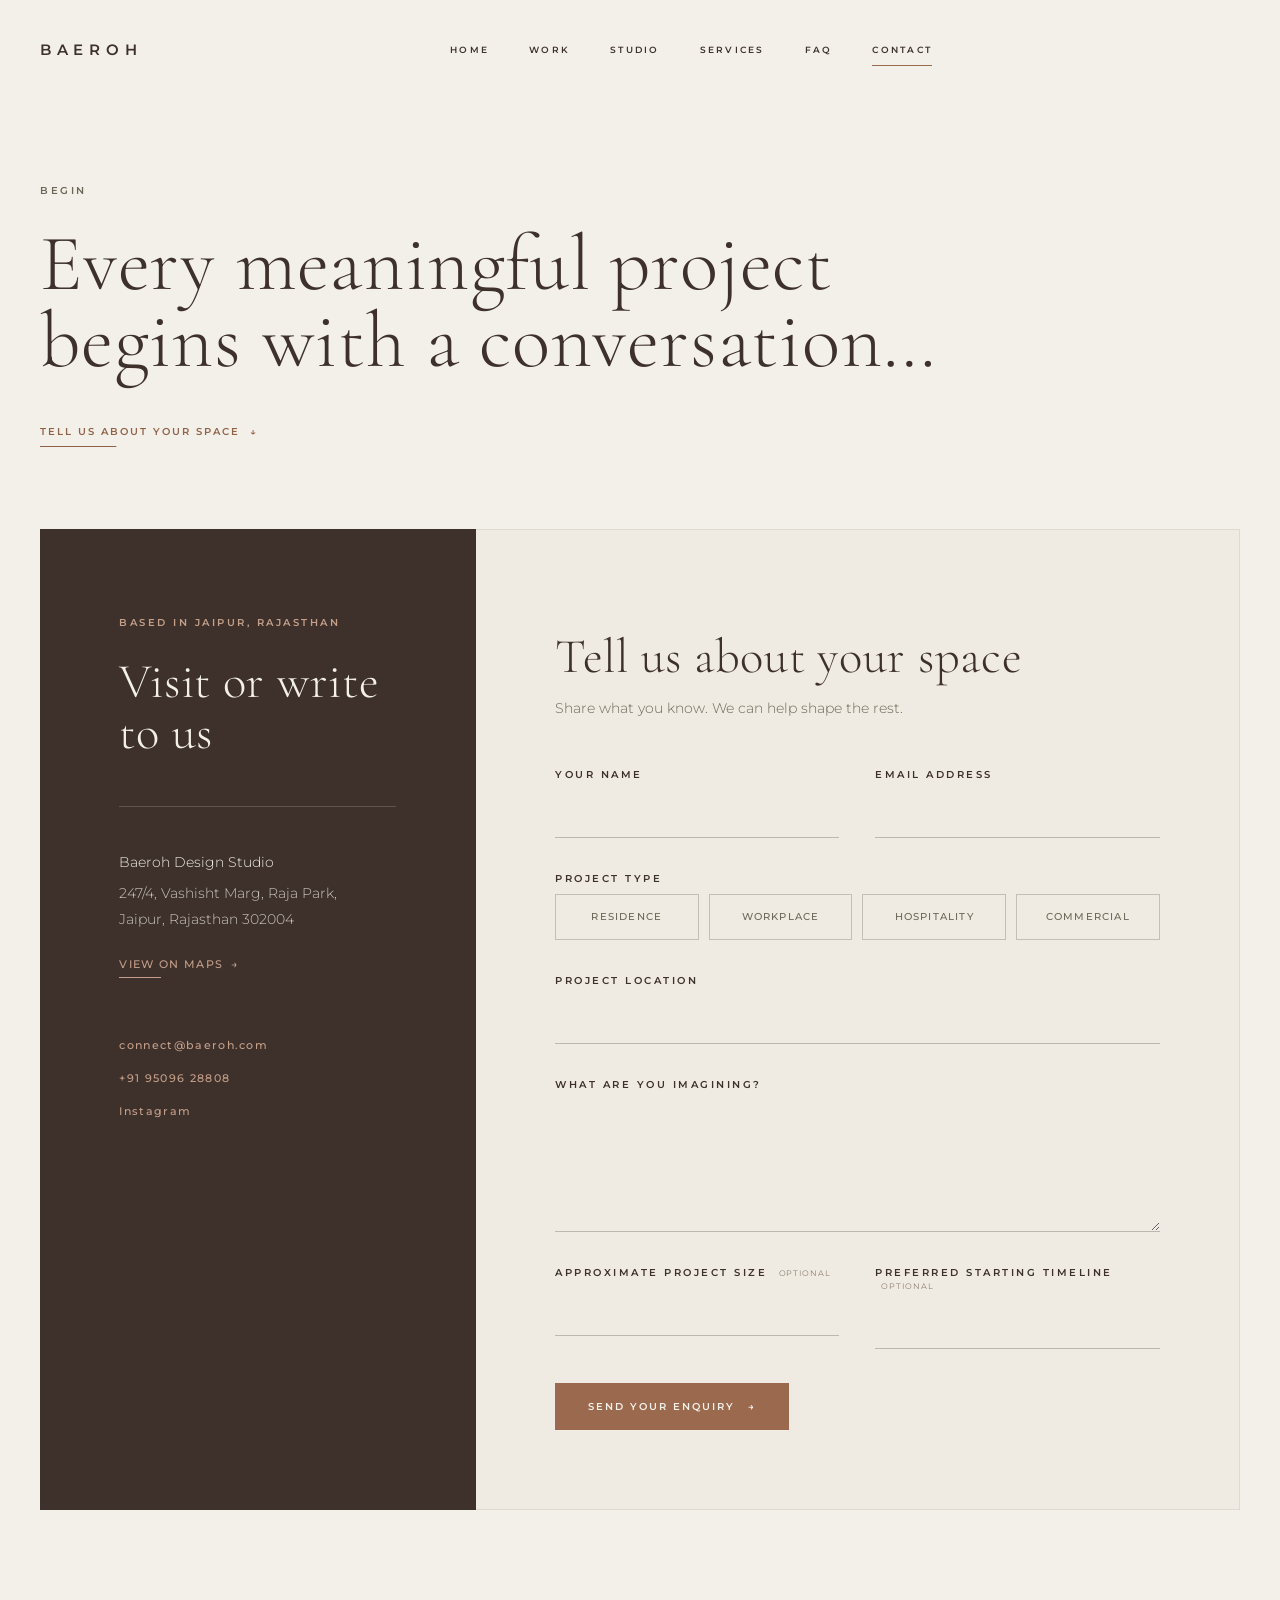
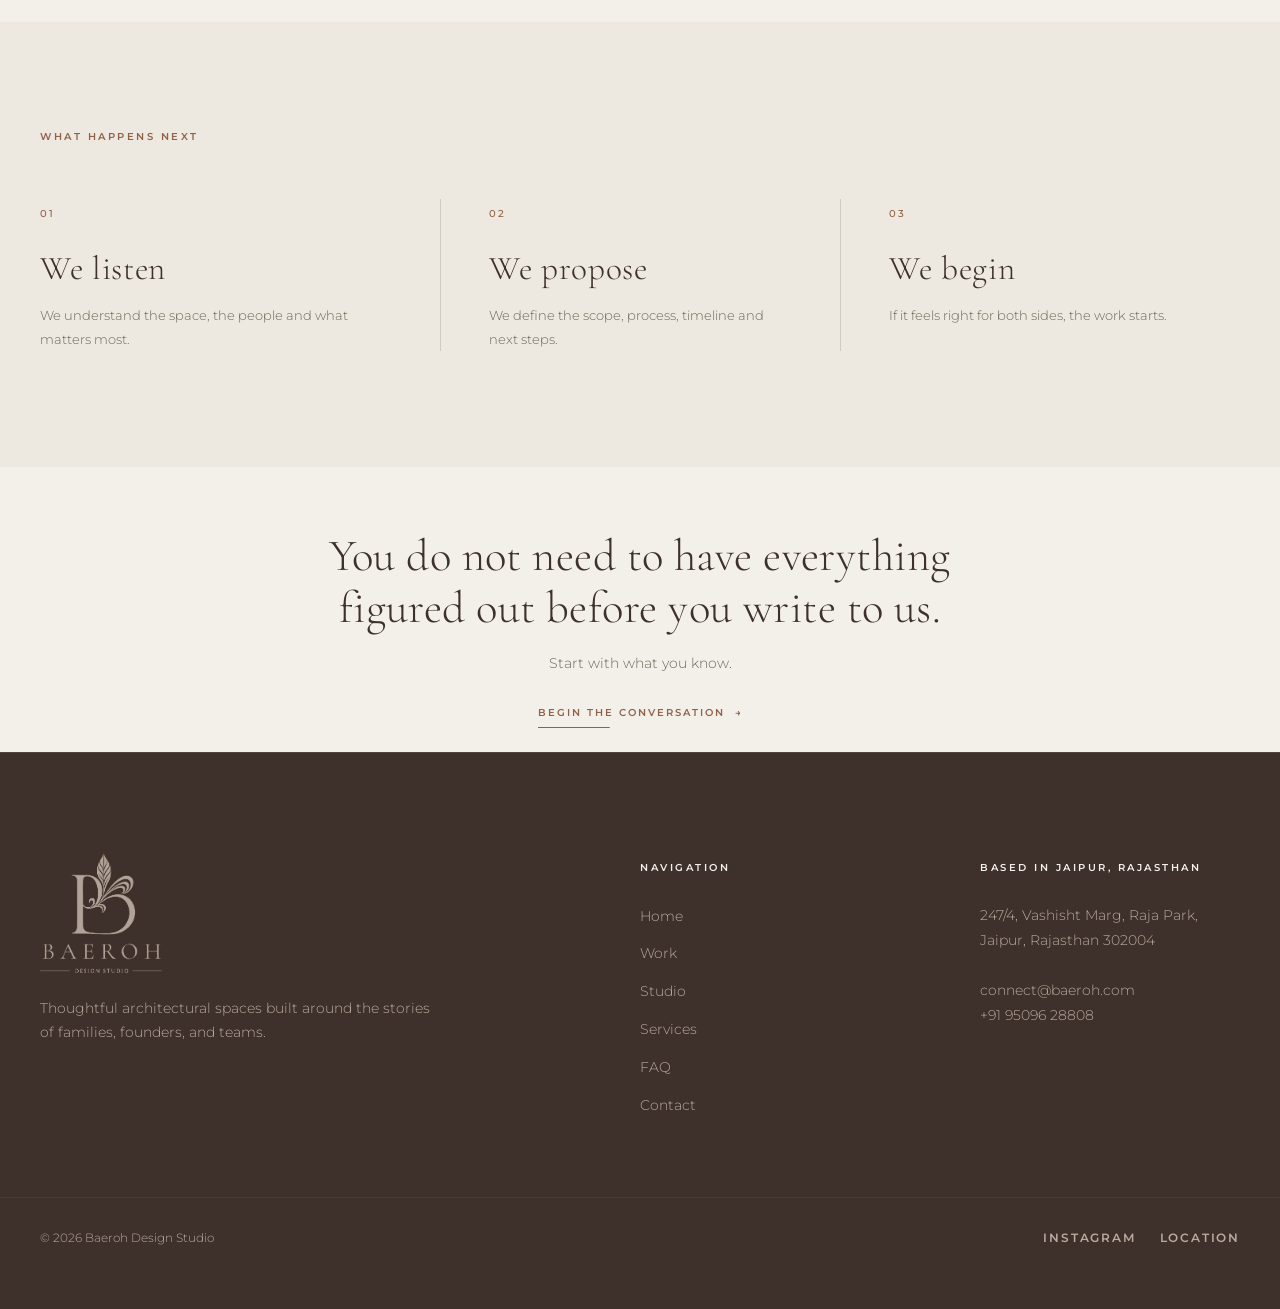
==== contact.html @ a04943b4 "Remove project card border and update stylesheet cache version" ====
<!DOCTYPE html>
<html lang="en">
<head>
  <meta charset="UTF-8">
  <meta name="viewport" content="width=device-width, initial-scale=1.0">
  <script>
    try {
      if (!sessionStorage.getItem('baeroh-loader-seen')) {
        document.documentElement.classList.add('site-loader-enabled');
      }
    } catch (error) {
      document.documentElement.classList.add('site-loader-enabled');
    }
  </script>
  <style>html.site-loader-enabled { background: #3E312B; }</style>
  <title>Contact | Baeroh Interior Architecture &amp; Design</title>
  <meta name="description" content="Get in touch with Baeroh. Start a conversation about your interior architecture or design project in Jaipur, Rajasthan or globally.">
  <link rel="stylesheet" href="style.css?v=9.0">
  <link rel="icon" type="image/png" href="assets/favicon.png?v=6.0">
</head>
<body class="page-contact">
  <div class="site-loader" id="site-loader" role="status" aria-label="Loading Baeroh">
    <div class="site-loader__content">
      <img class="site-loader__logo" src="assets/logo.png" width="614" height="602" alt="Baeroh">
      <span class="site-loader__bar" aria-hidden="true">
        <span class="site-loader__progress"></span>
      </span>
    </div>
  </div>

  <!-- Header -->
  <header id="main-header">
    <div class="container header-inner">
      <a href="index.html" class="logo">BAEROH</a>
      <nav>
        <a href="index.html">Home</a>
        <a href="work.html">Work</a>
        <a href="studio.html">Studio</a>
        <a href="services.html">Services</a>
        <a href="faq.html" data-faq-trigger>FAQ</a>
        <a href="contact.html" class="active">Contact</a>
      </nav>
      
      <div style="display: flex; align-items: center; gap: 30px;">
        <button type="button" class="menu-toggle" aria-label="Toggle Menu" aria-expanded="false" aria-controls="mobile-menu">
          <span></span>
          <span></span>
          <span></span>
        </button>
      </div>
    </div>
  </header>

  <!-- Mobile Menu -->
  <div class="mobile-nav" id="mobile-menu" aria-hidden="true" inert>
    <a href="index.html">Home</a>
    <a href="work.html">Work</a>
    <a href="studio.html">Studio</a>
    <a href="services.html">Services</a>
    <a href="faq.html" data-faq-trigger>FAQ</a>
    <a href="contact.html">Contact</a>
  </div>

  <!-- Contact Hero -->
  <section class="contact-hero fade-in-up">
    <div class="container contact-hero__inner">
      <span class="font-label">Begin</span>
      <h1 class="contact-hero__title">
        <span>Every meaningful project</span>
        <span>begins with a conversation…</span>
      </h1>
      <a class="contact-text-link" href="#contact-enquiry">
        Tell us about your space <span aria-hidden="true">↓</span>
      </a>
    </div>
  </section>

  <!-- Contact and Enquiry -->
  <section class="contact-enquiry fade-in-up" id="contact-enquiry">
    <div class="container contact-enquiry__shell">
      <div class="contact-enquiry__grid">
        <aside class="contact-enquiry__details" aria-labelledby="contact-details-title">
          <span class="font-label">Based in Jaipur, Rajasthan</span>
          <h2 id="contact-details-title">Visit or write to us</h2>

          <div class="contact-enquiry__divider" aria-hidden="true"></div>

          <address class="contact-enquiry__address">
            <span>Baeroh Design Studio</span>
            247/4, Vashisht Marg, Raja Park,<br>
            Jaipur, Rajasthan 302004
          </address>

          <a class="contact-panel-link contact-panel-link--map" href="https://www.google.com/maps/place/Baeroh+Design+Studio/@26.8921555,75.8314193,17z/data=!3m1!4b1!4m6!3m5!1s0x396db7003423f92f:0xc23689486fbf39b3!8m2!3d26.8921555!4d75.8314193!16s%2Fg%2F11zbff_2l9?entry=ttu&amp;g_ep=EgoyMDI2MDcyNy4wIKXMDSoASAFQAw%3D%3D" target="_blank" rel="noopener noreferrer">View on Maps <span aria-hidden="true">→</span></a>

          <div class="contact-enquiry__links">
            <a class="contact-panel-link" href="mailto:connect@baeroh.com">connect@baeroh.com</a>
            <a class="contact-panel-link" href="tel:+919509628808">+91 95096 28808</a>
            <a class="contact-panel-link" href="https://www.instagram.com/baerohdesigns/" target="_blank" rel="noopener noreferrer">Instagram</a>
          </div>
        </aside>

        <div class="contact-enquiry__form-panel">
          <h2>Tell us about your space</h2>
          <p class="contact-enquiry__form-intro">Share what you know. We can help shape the rest.</p>

          <form class="contact-form" id="contact-form" novalidate>
            <div class="form-row-2">
              <div class="form-group">
                <label for="name" class="font-label">Your name</label>
                <input type="text" id="name" name="name" autocomplete="name" required aria-invalid="false" aria-describedby="name-error">
                <span class="field-error-msg" id="name-error" role="alert" hidden>Please enter your name.</span>
              </div>
              <div class="form-group">
                <label for="email" class="font-label">Email address</label>
                <input type="email" id="email" name="email" autocomplete="email" required aria-invalid="false" aria-describedby="email-error">
                <span class="field-error-msg" id="email-error" role="alert" hidden>Please enter a valid email address.</span>
              </div>
            </div>

            <fieldset class="form-group contact-project-type" aria-invalid="false" aria-describedby="project-type-error">
              <legend class="font-label">Project type</legend>
              <div class="contact-project-type__options">
                <label>
                  <input type="radio" name="project_type" value="Residence" required aria-invalid="false">
                  <span>Residence</span>
                </label>
                <label>
                  <input type="radio" name="project_type" value="Workplace" required aria-invalid="false">
                  <span>Workplace</span>
                </label>
                <label>
                  <input type="radio" name="project_type" value="Hospitality" required aria-invalid="false">
                  <span>Hospitality</span>
                </label>
                <label>
                  <input type="radio" name="project_type" value="Commercial" required aria-invalid="false">
                  <span>Commercial</span>
                </label>
              </div>
              <span class="field-error-msg" id="project-type-error" role="alert" hidden>Please select a project type.</span>
            </fieldset>

            <div class="form-group">
              <label for="project-location" class="font-label">Project location</label>
              <input type="text" id="project-location" name="project_location" required aria-invalid="false" aria-describedby="project-location-error">
              <span class="field-error-msg" id="project-location-error" role="alert" hidden>Please enter the project location.</span>
            </div>

            <div class="form-group">
              <label for="message" class="font-label">What are you imagining?</label>
              <textarea id="message" name="message" rows="5" required aria-invalid="false" aria-describedby="message-error"></textarea>
              <span class="field-error-msg" id="message-error" role="alert" hidden>Please tell us a little about your project.</span>
            </div>

            <div class="form-row-2 contact-form__optional-row">
              <div class="form-group">
                <label for="project-size" class="font-label">Approximate project size <span>Optional</span></label>
                <input type="text" id="project-size" name="project_size">
              </div>
              <div class="form-group">
                <label for="project-timeline" class="font-label">Preferred starting timeline <span>Optional</span></label>
                <input type="text" id="project-timeline" name="project_timeline">
              </div>
            </div>

            <div>
              <button type="submit" class="btn btn-primary contact-form__submit">Send your enquiry <span aria-hidden="true">→</span></button>
            </div>
            <div id="form-confirmation" class="form-confirmation" role="status" aria-live="polite" hidden>
              Your enquiry is ready. WhatsApp will open so you can send it directly to our studio.
            </div>
          </form>
        </div>
      </div>
    </div>
  </section>

  <!-- What Happens Next -->
  <section class="contact-next fade-in-up" aria-labelledby="contact-next-title">
    <div class="container">
      <h2 class="font-label contact-next__eyebrow" id="contact-next-title">What happens next</h2>
      <div class="contact-next__grid">
        <article class="contact-next__step">
          <span class="contact-next__number">01</span>
          <h3>We listen</h3>
          <p>We understand the space, the people and what matters most.</p>
        </article>
        <article class="contact-next__step">
          <span class="contact-next__number">02</span>
          <h3>We propose</h3>
          <p>We define the scope, process, timeline and next steps.</p>
        </article>
        <article class="contact-next__step">
          <span class="contact-next__number">03</span>
          <h3>We begin</h3>
          <p>If it feels right for both sides, the work starts.</p>
        </article>
      </div>
    </div>
  </section>

  <!-- Closing Invitation -->
  <section class="contact-closing fade-in-up">
    <div class="container contact-closing__inner">
      <h2>
        <span>You do not need to have everything</span>
        <span>figured out before you write to us.</span>
      </h2>
      <p>Start with what you know.</p>
      <a class="contact-text-link" href="#contact-enquiry">
        Begin the conversation <span aria-hidden="true">→</span>
      </a>
    </div>
  </section>

  <!-- Footer -->
  <footer>
    <div class="container footer-grid">
      <div class="footer-brand">
        <img src="assets/logo.png" width="614" height="602" alt="Baeroh Logo" class="footer-logo" loading="lazy">
        <p class="font-body-copy" style="font-size: 14px;">Thoughtful architectural spaces built around the stories of families, founders, and teams.</p>
      </div>
      <div class="footer-links">
        <span class="font-label" style="color: var(--color-ivory);">Navigation</span>
        <ul style="margin-top: 24px;">
          <li><a href="index.html">Home</a></li>
          <li><a href="work.html">Work</a></li>
          <li><a href="studio.html">Studio</a></li>
          <li><a href="services.html">Services</a></li>
          <li><a href="faq.html" data-faq-trigger>FAQ</a></li>
          <li><a href="contact.html">Contact</a></li>
        </ul>
      </div>
      <div class="footer-links">
        <span class="font-label" style="color: var(--color-ivory);">Based in Jaipur, Rajasthan</span>
        <p style="margin-top: 24px; font-size: 14px; color: var(--color-taupe); line-height: 1.8;">
          <a href="https://www.google.com/maps/place/Baeroh+Design+Studio/@26.8921555,75.8314193,17z/data=!3m1!4b1!4m6!3m5!1s0x396db7003423f92f:0xc23689486fbf39b3!8m2!3d26.8921555!4d75.8314193!16s%2Fg%2F11zbff_2l9?entry=ttu&amp;g_ep=EgoyMDI2MDcyNy4wIKXMDSoASAFQAw%3D%3D" target="_blank" rel="noopener noreferrer" style="color: inherit; text-decoration: none;">247/4, Vashisht Marg, Raja Park,<br>Jaipur, Rajasthan 302004</a><br>
          <br>
          <a href="mailto:connect@baeroh.com">connect@baeroh.com</a><br>
          <a href="tel:+919509628808">+91 95096 28808</a>
        </p>
      </div>
    </div>
    <div class="container footer-bottom">
      <p>&copy; 2026 Baeroh Design Studio</p>
      <div class="social-links">
        <a href="https://www.instagram.com/baerohdesigns/" target="_blank" rel="noopener noreferrer">Instagram</a>
        <a href="https://www.google.com/maps/place/Baeroh+Design+Studio/@26.8921555,75.8314193,17z/data=!3m1!4b1!4m6!3m5!1s0x396db7003423f92f:0xc23689486fbf39b3!8m2!3d26.8921555!4d75.8314193!16s%2Fg%2F11zbff_2l9?entry=ttu&amp;g_ep=EgoyMDI2MDcyNy4wIKXMDSoASAFQAw%3D%3D" target="_blank" rel="noopener noreferrer">Location</a>
      </div>
    </div>
  </footer>


  <!-- Scripts -->
  <script src="script.js?v=7.9"></script>
</body>
</html>
---- style.css ----
/* 
  Baeroh Design Studio CSS Reference & Design System
  Based on the Baeroh Colour & Typography Specification
*/

/* Imports & Fonts */
@import url('https://fonts.googleapis.com/css2?family=Cormorant+Garamond:ital,wght@0,300;0,400;0,500;0,600;1,300;1,400;1,500;1,600&family=Montserrat:ital,wght@0,300;0,400;0,600;0,700;1,300;1,400;1,600;1,700&display=swap');

:root {
  /* Color Tokens */
  --color-ivory: #F3F0EA;
  --color-sand: #D2C4B2;
  --color-taupe: #B8AA9D;
  --color-charcoal: #3E312B;
  --color-olive: #6B6857;
  --color-cinnamon: #9B6A4E;
  --color-cinnamon-tint: #C49F8A;
  --color-cinnamon-deep: #906348;
  --color-sandstone: #8D806F;
  --color-where-help: #D5C6B3;

  /* Typography */
  --font-display: 'Cormorant Garamond', serif;
  --font-body: 'Montserrat', sans-serif;

  /* Grid & Spacing */
  --max-width: 1280px;
  --header-height: 100px;
  --header-height-fixed: 80px;
}

/* Reset & Base Styles */
* {
  box-sizing: border-box;
  margin: 0;
  padding: 0;
}

html {
  scroll-behavior: smooth;
  background-color: var(--color-ivory);
  color: var(--color-charcoal);
  font-family: var(--font-body);
  font-weight: 300; /* Body copy is Light (300) */
  -webkit-font-smoothing: antialiased;
  max-width: 100%;
  overflow-x: hidden;
  scrollbar-width: none;
  -ms-overflow-style: none;
}

body {
  max-width: 100%;
  overflow-x: hidden;
  line-height: 1.7;
  font-size: 15px;
  scrollbar-width: none;
  -ms-overflow-style: none;
}

/* Branded page loader */
.site-loader {
  position: fixed;
  inset: 0;
  z-index: 20000;
  display: none;
  place-items: center;
  overflow: hidden;
  min-height: 100vh;
  min-height: 100svh;
  padding:
    env(safe-area-inset-top)
    env(safe-area-inset-right)
    env(safe-area-inset-bottom)
    env(safe-area-inset-left);
  background: var(--color-charcoal);
  clip-path: inset(0);
  opacity: 0;
  visibility: hidden;
  pointer-events: none;
  transition:
    opacity 250ms ease-out,
    visibility 250ms step-start,
    clip-path 500ms cubic-bezier(0.22, 1, 0.36, 1);
}

html.site-loader-enabled,
html.site-loader-enabled body {
  overflow: hidden;
}

html.site-loader-enabled .site-loader {
  display: grid;
}

.site-loader.is-active {
  opacity: 1;
  visibility: visible;
  pointer-events: auto;
}

.site-loader__content {
  display: flex;
  flex-direction: column;
  align-items: center;
  gap: clamp(26px, 3.2vh, 36px);
  transform: translateY(-4vh);
  transition:
    opacity 250ms ease-out,
    transform 250ms ease-out;
}

.site-loader__logo {
  display: block;
  width: clamp(142px, 13vw, 188px);
  height: auto;
  opacity: 0;
  transform: translateY(8px);
  transition:
    opacity 450ms ease-out 80ms,
    transform 450ms cubic-bezier(0.22, 1, 0.36, 1) 80ms;
}

.site-loader.is-active .site-loader__logo {
  opacity: 1;
  transform: translateY(0);
}

.site-loader__bar {
  position: relative;
  display: block;
  width: 240px;
  height: 2px;
  overflow: hidden;
  background: rgba(243, 240, 234, 0.18);
  opacity: 0;
  transition: opacity 300ms ease-out 230ms;
}

.site-loader.is-active .site-loader__bar {
  opacity: 1;
}

.site-loader__progress {
  position: absolute;
  inset: 0;
  background: var(--color-cinnamon);
  transform: scaleX(0);
  transform-origin: left center;
  transition: transform 320ms ease-out;
}

.site-loader.is-content-leaving .site-loader__content {
  opacity: 0;
  transform: translateY(calc(-4vh - 6px));
}

.site-loader.is-leaving {
  clip-path: inset(0 0 100% 0);
  pointer-events: none;
}

@media (max-width: 768px) {
  .site-loader__content {
    gap: 26px;
  }

  .site-loader__logo {
    width: 138px;
  }

  .site-loader__bar {
    width: 170px;
  }
}

@media (prefers-reduced-motion: reduce) {
  .site-loader,
  .site-loader__content,
  .site-loader__logo,
  .site-loader__bar,
  .site-loader__progress {
    transform: none;
    transition:
      opacity 180ms ease-out,
      visibility 180ms step-start;
  }

  .site-loader.is-leaving {
    clip-path: inset(0);
    opacity: 0;
    visibility: hidden;
  }
}

h1, h2, h3, h4, h5, h6 {
  font-family: var(--font-display);
  font-weight: 400;
  text-transform: uppercase;
  letter-spacing: 0.18em;
}

a {
  color: inherit;
  text-decoration: none;
  transition: color 0.3s ease, border-color 0.3s ease;
}

:where(a, button, input, textarea, select, [tabindex]):focus-visible {
  outline: 2px solid var(--color-cinnamon);
  outline-offset: 4px;
}

/* Hide the document scrollbar without disabling scrolling. */
html::-webkit-scrollbar,
body::-webkit-scrollbar {
  width: 0;
  height: 0;
  display: none;
}

/* Typography Classes */
.font-display-hero {
  font-family: var(--font-display);
  font-weight: 300;
  font-size: clamp(44px, 6vw, 84px);
  line-height: 1.1;
  text-transform: uppercase;
  letter-spacing: 0.18em;
  overflow-wrap: break-word;
  word-wrap: break-word;
}

@media (max-width: 768px) {
  .font-display-hero {
    font-size: clamp(28px, 8vw, 48px);
    letter-spacing: 0.1em;
  }
}

.font-display-section {
  font-family: var(--font-display);
  font-weight: 400;
  font-size: clamp(28px, 4vw, 46px);
  line-height: 1.25;
  text-transform: uppercase;
  letter-spacing: 0.18em;
}

.font-display-lead {
  font-family: var(--font-display);
  font-weight: 300;
  font-size: clamp(16px, 2vw, 22px);
  line-height: 1.5;
}

.font-body-copy {
  font-family: var(--font-body);
  font-weight: 300;
  font-size: 15px;
  line-height: 1.7;
}

/* Capitalized labels */
.font-label {
  font-family: var(--font-body);
  font-weight: 600;
  font-size: 10px;
  line-height: 1.3;
  text-transform: uppercase;
  letter-spacing: 0.25em;
  color: var(--color-olive);
}

.font-quote {
  font-family: var(--font-body);
  font-style: italic;
  font-weight: 300;
  font-size: clamp(16px, 2.2vw, 26px);
  line-height: 1.5;
}

/* Emphasis inside body copy is italic Cormorant Garamond, not bold Montserrat */
.em-serif {
  font-family: var(--font-display);
  font-style: italic;
  font-weight: 400;
}

/* Layout Utilities */
.container {
  width: 100%;
  max-width: var(--max-width);
  margin: 0 auto;
  padding: 0 40px;
}

@media (max-width: 768px) {
  .container {
    padding: 0 24px;
  }
}

section {
  padding: 120px 0;
  position: relative;
}

@media (max-width: 768px) {
  section {
    padding: 80px 0;
  }
}

.bg-sand {
  background-color: var(--color-sand);
}

.bg-charcoal {
  background-color: var(--color-charcoal);
  color: var(--color-ivory);
}

.bg-charcoal .font-label {
  color: var(--color-taupe);
}

.bg-charcoal .cinnamon-text {
  color: var(--color-cinnamon-tint);
}

.cinnamon-text {
  color: var(--color-cinnamon-deep);
}

.methodology-heading {
  margin-top: 20px;
  color: var(--color-ivory);
  font-size: clamp(30px, 2.8vw, 42px);
  letter-spacing: 0.12em;
  white-space: nowrap;
}

.methodology-intro {
  max-width: none;
}

@media (max-width: 768px) {
  .methodology-heading {
    font-size: clamp(28px, 8vw, 38px);
    white-space: normal;
  }
}

/* Header & Navigation */
header {
  position: fixed;
  top: 0;
  left: 0;
  width: 100%;
  height: var(--header-height);
  z-index: 1100;
  display: flex;
  align-items: center;
  transition: all 0.5s cubic-bezier(0.16, 1, 0.3, 1);
  background-color: transparent;
}

header.scrolled {
  height: var(--header-height-fixed);
  background-color: rgba(243, 240, 234, 0.95);
  backdrop-filter: blur(10px);
  border-bottom: 1px solid var(--color-sandstone);
}

header .header-inner {
  display: flex;
  justify-content: space-between;
  align-items: center;
  width: 100%;
}

.logo {
  display: flex;
  align-items: center;
  font-family: var(--font-body);
  font-weight: 600;
  font-size: 15px;
  text-transform: uppercase;
  letter-spacing: 0.38em;
  color: var(--color-charcoal);
  transition: color 0.4s ease, opacity 0.3s ease;
  text-decoration: none;
}

.logo:hover {
  opacity: 0.85;
}

header.header-transparent .logo {
  color: #ffffff;
}

header.scrolled .logo {
  color: var(--color-charcoal);
}

header.menu-open .logo {
  color: var(--color-charcoal) !important;
}

header nav {
  display: flex;
  gap: 40px;
}

header nav a {
  position: relative;
  font-family: var(--font-body);
  font-weight: 600;
  font-size: 9px;
  text-transform: uppercase;
  letter-spacing: 0.25em;
  padding: 8px 0;
  color: var(--color-charcoal);
  transition: color 0.4s ease;
}

header.header-transparent nav a {
  color: #ffffff;
}

header nav a::after {
  content: '';
  position: absolute;
  bottom: 0;
  left: 0;
  width: 100%;
  height: 1px;
  background-color: var(--color-cinnamon);
  transform: scaleX(0);
  transform-origin: right;
  transition: transform 0.4s cubic-bezier(0.16, 1, 0.3, 1);
}

header nav a:hover::after,
header nav a.active::after {
  transform: scaleX(1);
  transform-origin: left;
}

.search-icon-btn {
  color: var(--color-charcoal);
  transition: color 0.4s ease;
}

header.header-transparent .search-icon-btn {
  color: #ffffff;
}

/* Mobile Menu Toggle */
.menu-toggle {
  display: none;
  flex-direction: column;
  justify-content: space-between;
  width: 22px;
  height: 11px;
  padding: 0;
  background: transparent;
  border: none;
  cursor: pointer;
  z-index: 110;
}
body.modal-active .menu-toggle {
  display: none !important;
}

.menu-toggle span {
  width: 100%;
  height: 1px;
  background-color: var(--color-charcoal);
  transition: all 0.3s ease;
}

header.header-transparent .menu-toggle span {
  background-color: #ffffff;
}

@media (max-width: 768px) {
  :root {
    --header-height: 72px;
    --header-height-fixed: 64px;
  }

  header nav {
    display: none;
  }

  .menu-toggle {
    display: flex;
  }

  header .container {
    padding-inline: 22px;
  }
}

/* Mobile Fullscreen Menu */
.mobile-nav {
  position: fixed;
  top: 0;
  left: 0;
  width: 100%;
  height: 100vh;
  height: 100dvh;
  background-color: var(--color-ivory);
  z-index: 1090;
  display: flex;
  flex-direction: column;
  justify-content: center;
  align-items: center;
  gap: 24px;
  opacity: 0;
  pointer-events: none;
  transition: opacity 0.5s ease;
}

.mobile-nav.active {
  opacity: 1;
  pointer-events: auto;
}

.mobile-nav a {
  font-family: var(--font-body);
  font-weight: 600;
  font-size: 16px;
  text-transform: uppercase;
  letter-spacing: 0.25em;
  color: var(--color-charcoal);
  transition: color 0.3s ease;
}

.mobile-nav a:hover {
  color: var(--color-cinnamon);
}

.menu-toggle.active span:nth-child(1) {
  transform: translateY(5px) rotate(45deg);
}

.menu-toggle.active span:nth-child(2) {
  opacity: 0;
}

.menu-toggle.active span:nth-child(3) {
  transform: translateY(-5px) rotate(-45deg);
}

.menu-toggle.active span {
  background-color: var(--color-charcoal) !important;
}

/* Hero Section & Slider (Norm Architects style) */
.hero-slider {
  position: relative;
  width: 100%;
  height: 100vh;
  overflow: hidden;
  background-color: #000000;
}

.slide {
  position: absolute;
  top: 0;
  left: 0;
  width: 100%;
  height: 100%;
  opacity: 0;
  transition: opacity 1.5s cubic-bezier(0.25, 0.46, 0.45, 0.94);
  display: flex;
  flex-direction: column;
  justify-content: flex-end;
  align-items: center;
  z-index: 1;
}

.slide.active {
  opacity: 1;
  z-index: 2;
}

.slide-bg {
  position: absolute;
  top: 0;
  left: 0;
  width: 100%;
  height: 100%;
  background-size: cover;
  background-position: center;
  transform: scale(1.02);
  transition: transform 8s cubic-bezier(0.25, 0.46, 0.45, 0.94);
  filter: brightness(0.7);
}

.slide.active .slide-bg {
  transform: scale(1);
}

.slide-content {
  position: absolute;
  left: 50%;
  bottom: 80px;
  z-index: 3;
  color: #ffffff;
  text-align: center;
  width: 100%;
  max-width: 800px;
  padding: 0 40px;
  margin-bottom: 0;
  transform: translateX(-50%);
  opacity: 1;
}

.slide-title {
  font-family: var(--font-display);
  font-weight: 400;
  font-size: 15px;
  text-transform: uppercase;
  letter-spacing: 0.35em;
  margin-bottom: 24px;
  color: #ffffff;
}

.slide-cta-btn {
  display: inline-flex;
  align-items: center;
  justify-content: center;
  margin-top: 10px;
  text-decoration: none;
  backdrop-filter: blur(6px);
  background-color: rgba(255, 255, 255, 0.12);
  border: 1px solid rgba(255, 255, 255, 0.4);
  color: #ffffff;
  padding: 12px 32px;
  border-radius: 50px;
  font-family: var(--font-body);
  font-weight: 600;
  font-size: 11px;
  letter-spacing: 0.2em;
  text-transform: uppercase;
  transition: all 0.35s cubic-bezier(0.16, 1, 0.3, 1);
}

.slide-cta-btn:hover {
  background-color: #ffffff;
  color: var(--color-charcoal);
  border-color: #ffffff;
  transform: translateY(-2px);
  box-shadow: 0 8px 24px rgba(0, 0, 0, 0.2);
}

.slide-desc {
  display: none;
}

/* Slider Controls */
.slider-arrow {
  position: absolute;
  top: 50%;
  transform: translateY(-50%);
  background: transparent;
  border: none;
  color: rgba(255, 255, 255, 0.6);
  cursor: pointer;
  z-index: 10;
  padding: 16px;
  display: flex;
  align-items: center;
  justify-content: center;
  transition: color 0.3s ease, transform 0.3s ease;
  outline: none;
}

.slider-arrow svg {
  width: 28px;
  height: 28px;
  stroke: currentColor;
  transition: transform 0.3s cubic-bezier(0.16, 1, 0.3, 1);
}

.slider-arrow:hover {
  color: #ffffff;
}

.prev-arrow {
  left: 30px;
}

.prev-arrow:hover svg {
  transform: translateX(-4px);
}

.next-arrow {
  right: 30px;
}

.next-arrow:hover svg {
  transform: translateX(4px);
}

.slider-dots {
  position: absolute;
  bottom: 40px;
  left: 50%;
  width: 120px;
  height: 32px;
  transform: translate(-50%, 5px);
  z-index: 10;
  display: flex;
  align-items: center;
  gap: 0;
  opacity: 0;
  pointer-events: none;
  transition:
    opacity 320ms ease-out,
    transform 320ms cubic-bezier(0.22, 1, 0.36, 1);
}

.slider-dots::before {
  content: '';
  position: absolute;
  top: 50%;
  left: 0;
  width: 100%;
  height: 2px;
  background: rgba(243, 240, 234, 0.25);
  transform: translateY(-50%);
}

.hero-slider:hover .slider-dots,
.hero-slider:focus-within .slider-dots,
.slider-dots.is-visible {
  opacity: 1;
  pointer-events: auto;
  transform: translate(-50%, 0);
}

.slider-dot {
  position: relative;
  flex: 1 1 33.333%;
  width: 40px;
  height: 32px;
  padding: 0;
  border: 0;
  background: transparent;
  cursor: pointer;
}

.slider-dot::after {
  content: '';
  position: absolute;
  top: 50%;
  left: 0;
  width: 100%;
  height: 2px;
  background: transparent;
  transform: translateY(-50%);
  transition: background-color 360ms ease-out;
}

.slider-dot.active::after {
  background-color: var(--color-cinnamon-tint);
}

.slider-dot:focus-visible {
  outline: 1px solid rgba(243, 240, 234, 0.8);
  outline-offset: 1px;
}

/* Buttons */
.btn-group {
  display: flex;
  gap: 20px;
  justify-content: center;
  margin-top: 40px;
}

.btn {
  display: inline-block;
  font-family: var(--font-body);
  font-weight: 600;
  font-size: 10px;
  text-transform: uppercase;
  letter-spacing: 0.2em;
  padding: 16px 32px;
  border: 1px solid var(--color-ivory);
  background-color: transparent;
  color: var(--color-ivory);
  cursor: pointer;
  transition: all 0.3s ease;
}

.btn:hover {
  background-color: var(--color-ivory);
  color: var(--color-charcoal);
}

.btn-primary {
  background-color: var(--color-cinnamon);
  border-color: var(--color-cinnamon);
}

.btn-primary:hover {
  background-color: var(--color-cinnamon-deep);
  border-color: var(--color-cinnamon-deep);
  color: var(--color-ivory);
}

.btn-dark {
  border-color: var(--color-charcoal);
  color: var(--color-charcoal);
}

.btn-dark:hover {
  background-color: var(--color-charcoal);
  color: var(--color-ivory);
}

/* Hero Slider Responsiveness Optimization */
@media (max-width: 768px) {
  .hero-slider {
    height: 80vh;
    height: 80dvh;
  }
  .slide-content {
    bottom: 60px;
    padding: 0 24px;
  }
  .slide-desc {
    font-size: 12px;
    max-width: 580px;
    margin: 0 auto;
  }
  .prev-arrow {
    left: 12px;
  }
  .next-arrow {
    right: 12px;
  }
  .slider-arrow {
    font-size: 20px;
    padding: 10px;
  }

  /* Optimize Background Position focal points for mobile view */
  .slide:nth-of-type(1) .slide-bg {
    background-position: 35% center;
  }
  .slide:nth-of-type(2) .slide-bg {
    background-position: 75% center;
  }
  .slide:nth-of-type(3) .slide-bg {
    background-position: 40% center;
  }
  .slide:nth-of-type(4) .slide-bg {
    background-position: 25% center;
  }
}

@media (max-width: 500px) {
  .slide-content {
    bottom: 80px;
  }
}

/* Text Section & Spacing */
.text-lead-container {
  max-width: 800px;
  margin: 0 auto 60px auto;
  text-align: center;
}

.text-lead-container h2 {
  margin-bottom: 24px;
}

.narrative-editorial {
  background-color: var(--color-ivory);
  overflow: hidden;
  padding: 60px 0 50px;
}

.narrative-editorial-inner {
  width: 100%;
  max-width: 1400px;
  margin: 0 auto;
  padding: 0 7vw;
  display: grid;
  grid-template-columns: minmax(0, 58%) minmax(0, 42%);
  gap: clamp(48px, 6vw, 90px);
  align-items: center;
}

.narrative-copy {
  display: grid;
  grid-template-columns: 1px minmax(0, 1fr);
  gap: 34px;
  align-items: start;
  max-width: 620px;
  animation: narrativeFadeUp 900ms cubic-bezier(0.16, 1, 0.3, 1) both;
}

.narrative-rule {
  width: 1px;
  height: 100%;
  min-height: 220px;
  background: linear-gradient(180deg, var(--color-cinnamon), rgba(155, 106, 78, 0.08));
}

.narrative-label {
  color: var(--color-cinnamon);
  letter-spacing: 0.32em;
}

.narrative-editorial-title {
  margin-top: 14px;
  max-width: 560px;
  font-family: var(--font-display);
  font-weight: 400;
  font-size: clamp(36px, 4vw, 54px);
  line-height: 1.08;
  text-transform: uppercase;
  letter-spacing: 0.14em;
  color: var(--color-charcoal);
}

.narrative-kicker {
  margin-top: 16px;
  max-width: 520px;
  font-family: var(--font-display);
  font-weight: 300;
  font-size: clamp(18px, 1.8vw, 24px);
  line-height: 1.35;
  color: var(--color-sandstone);
}

.narrative-body {
  margin-top: 14px;
  max-width: 520px;
  font-family: var(--font-body);
  font-weight: 300;
  font-size: clamp(15px, 1.2vw, 17px);
  line-height: 1.7;
  color: var(--color-olive);
}

.narrative-italic {
  margin-top: 16px;
  max-width: 520px;
  font-family: var(--font-display) !important;
  font-style: normal !important;
  font-weight: 400;
  font-size: clamp(22px, 2.5vw, 32px);
  line-height: 1.28;
  color: var(--color-charcoal);
}

.narrative-statement {
  margin-top: 20px;
  font-family: var(--font-body) !important;
  font-weight: 700 !important;
  font-size: clamp(28px, 3.2vw, 44px) !important;
  line-height: 1.05;
  color: var(--color-cinnamon);
}

.narrative-visual {
  margin: 0 auto;
  max-width: 420px;
  width: 100%;
  animation: narrativeImageReveal 1000ms cubic-bezier(0.16, 1, 0.3, 1) 120ms both;
}

.narrative-image-wrap {
  position: relative;
  overflow: hidden;
  aspect-ratio: 4 / 3.8;
  background-color: var(--color-sand);
  border-radius: 2px;
  box-shadow: 0 26px 60px rgba(62, 49, 43, 0.08);
}

.narrative-image-wrap::after {
  content: '';
  position: absolute;
  inset: 0;
  background: linear-gradient(135deg, rgba(155, 106, 78, 0.08), rgba(62, 49, 43, 0.12));
  pointer-events: none;
}

.narrative-image-wrap img {
  width: 100%;
  height: 100%;
  display: block;
  object-fit: cover;
  object-position: center;
  transform: scale(1);
  animation: narrativeImageSettle 1000ms cubic-bezier(0.16, 1, 0.3, 1) 120ms both;
}

.narrative-visual figcaption {
  margin-top: 16px;
  font-family: var(--font-body);
  font-weight: 600;
  font-size: 10px;
  letter-spacing: 0.25em;
  line-height: 1.4;
  text-transform: uppercase;
  color: var(--color-sandstone);
}

.philosophy-strip {
  background-color: var(--color-ivory);
  padding: 26px 7vw;
  border-top: 1px solid rgba(141, 128, 111, 0.32);
  border-bottom: 1px solid rgba(141, 128, 111, 0.32);
}

.philosophy-strip p {
  margin: 0 auto;
  max-width: 1400px;
  text-align: center;
  font-family: var(--font-body);
  font-weight: 600;
  font-size: 10px;
  line-height: 1.6;
  letter-spacing: 0.28em;
  text-transform: uppercase;
  color: var(--color-sandstone);
}

.philosophy-strip span {
  color: var(--color-cinnamon);
  margin: 0 18px;
}

.approach-editorial {
  position: relative;
  overflow: hidden;
  background-color: var(--color-charcoal);
  padding: 120px 0 80px;
  border-top: 1px solid rgba(243, 240, 234, 0.15);
  border-bottom: 1px solid rgba(243, 240, 234, 0.15);
  color: var(--color-ivory);
}

.approach-editorial-bg {
  position: absolute;
  inset: 0;
  background-size: cover;
  background-position: center;
  background-repeat: no-repeat;
  filter: brightness(0.85);
  transform: scale(1.02);
  transition: transform 1.5s cubic-bezier(0.16, 1, 0.3, 1);
  z-index: 1;
}

.approach-editorial:hover .approach-editorial-bg {
  transform: scale(1.04);
}

.approach-editorial-mask {
  position: absolute;
  inset: 0;
  background: linear-gradient(135deg, rgba(25, 20, 17, 0.82) 0%, rgba(45, 35, 30, 0.72) 50%, rgba(20, 16, 14, 0.85) 100%);
  backdrop-filter: blur(1px);
  z-index: 2;
}

.approach-editorial-shell {
  position: relative;
  z-index: 3;
  width: 100%;
  max-width: 1400px;
  margin: 0 auto;
  padding: 0 7vw;
}

.approach-editorial-inner {
  display: flex;
  justify-content: center;
  align-items: center;
  text-align: center;
}

.approach-editorial-heading {
  border-left: none;
  padding-left: 0;
  text-align: center;
  animation: narrativeFadeUp 820ms cubic-bezier(0.16, 1, 0.3, 1) both;
}

.approach-editorial-heading .font-label {
  color: var(--color-cinnamon-tint);
  letter-spacing: 0.32em;
}

.approach-editorial-heading h2 {
  margin-top: 20px;
  font-family: var(--font-display);
  font-weight: 400;
  font-size: clamp(24px, 2.7vw, 42px);
  line-height: 1.2;
  letter-spacing: 0.05em;
  text-transform: uppercase;
  color: var(--color-ivory);
  white-space: nowrap;
}

@media (max-width: 900px) {
  .approach-editorial-heading h2 {
    white-space: normal;
  }
}

.approach-editorial-body {
  max-width: 570px;
  margin-top: 34px;
  font-family: var(--font-body);
  font-weight: 300;
  font-size: clamp(16px, 1.35vw, 19px);
  line-height: 1.85;
  color: var(--color-taupe);
}

.approach-editorial-copy {
  max-width: 560px;
  animation: narrativeFadeUp 820ms cubic-bezier(0.16, 1, 0.3, 1) 120ms both;
}

.approach-editorial-divider {
  width: 100%;
  height: 1px;
  margin: 0 0 50px;
  background-color: rgba(243, 240, 234, 0.2);
}

.approach-editorial-statement {
  margin: 0;
  font-family: var(--font-body);
  font-weight: 300;
  font-size: clamp(20px, 1.8vw, 28px);
  line-height: 1.6;
  letter-spacing: 0.02em;
  color: var(--color-ivory);
  text-shadow: 0 2px 14px rgba(0, 0, 0, 0.4);
}

.approach-editorial-detail {
  margin: 62px 0 0;
  text-align: center;
  font-family: var(--font-display);
  font-weight: 400;
  font-size: 14px;
  line-height: 1.5;
  letter-spacing: 0.22em;
  text-transform: uppercase;
  color: var(--color-ivory);
}

.approach-editorial-detail span {
  color: var(--color-cinnamon-tint);
  margin: 0 24px;
}

@keyframes narrativeFadeUp {
  from {
    opacity: 0;
    transform: translateY(28px);
  }
  to {
    opacity: 1;
    transform: translateY(0);
  }
}

@keyframes narrativeImageReveal {
  from {
    opacity: 0;
    clip-path: inset(0 0 100% 0);
  }
  to {
    opacity: 1;
    clip-path: inset(0 0 0 0);
  }
}

@keyframes narrativeImageSettle {
  from {
    transform: scale(1.03);
  }
  to {
    transform: scale(1);
  }
}

@media (max-width: 1024px) {
  .narrative-editorial {
    padding: 100px 0 90px;
  }

  .narrative-editorial-inner {
    grid-template-columns: 1fr;
    gap: 58px;
  }

  .narrative-copy {
    max-width: 720px;
  }

  .narrative-visual {
    margin-right: 0;
    max-width: 760px;
  }

  .approach-editorial-inner {
    column-gap: 54px;
  }

  .approach-editorial-heading h2 {
    font-size: clamp(36px, 4vw, 42px);
  }

  .approach-editorial-statement {
    font-size: clamp(31px, 3.8vw, 38px);
  }
}

@media (max-width: 768px) {
  .narrative-editorial {
    padding: 82px 0 72px;
  }

  .narrative-editorial-inner {
    padding: 0 24px;
    gap: 42px;
  }

  .narrative-copy {
    grid-template-columns: 1fr;
    gap: 22px;
  }

  .narrative-rule {
    width: 72px;
    height: 1px;
    min-height: 1px;
    background: linear-gradient(90deg, var(--color-cinnamon), rgba(155, 106, 78, 0.08));
  }

  .narrative-editorial-title {
    font-size: clamp(34px, 10vw, 46px);
    letter-spacing: 0.1em;
  }

  .narrative-kicker,
  .narrative-body,
  .narrative-italic {
    max-width: none;
  }

  .narrative-image-wrap {
    aspect-ratio: 4 / 5;
  }

  .philosophy-strip {
    padding: 22px 24px;
  }

  .philosophy-strip p {
    text-align: left;
  }

  .philosophy-strip span {
    margin: 0 10px;
  }

  .approach-editorial {
    padding: 76px 0 56px;
  }

  .approach-editorial-shell {
    padding: 0 24px;
  }

  .approach-editorial-inner {
    grid-template-columns: minmax(0, 1fr);
    gap: 48px;
  }

  .approach-editorial-heading {
    padding-left: 22px;
    min-width: 0;
  }

  .approach-editorial-heading h2 {
    margin-top: 24px;
    font-size: clamp(34px, 9.4vw, 42px);
    line-height: 1.14;
    letter-spacing: 0.035em;
    overflow-wrap: anywhere;
  }

  .approach-editorial-body {
    margin-top: 26px;
    font-size: 15px;
    line-height: 1.78;
  }

  .approach-editorial-copy {
    width: 100%;
    min-width: 0;
    max-width: none;
  }

  .approach-editorial-divider {
    margin: 0 0 30px;
  }

  .approach-statement-card {
    padding: 30px 22px;
  }

  .approach-statement-card .approach-editorial-statement {
    font-size: clamp(22px, 6vw, 30px);
    line-height: 1.34;
  }

  .approach-editorial-statement {
    font-size: clamp(28px, 8vw, 34px);
    line-height: 1.34;
  }

  .approach-editorial-detail {
    margin-top: 44px;
    font-size: 12px;
    letter-spacing: 0.18em;
  }

  .approach-editorial-detail span {
    margin: 0 12px;
  }
}

@media (prefers-reduced-motion: reduce) {
  .narrative-copy,
  .narrative-visual,
  .narrative-image-wrap img,
  .approach-editorial-heading,
  .approach-editorial-copy,
  .process-intro {
    animation: none;
  }
}

.bullet-list {
  list-style: none;
  margin-bottom: 40px;
  display: flex;
  flex-direction: column;
  gap: 15px;
}

.bullet-list li {
  font-family: var(--font-display);
  font-size: 24px;
  line-height: 1.4;
  color: var(--color-olive);
  position: relative;
  padding-left: 0;
  transition: color 0.3s ease;
}

.bullet-list li:hover {
  color: var(--color-charcoal);
}

/* Two Column Layouts */
.grid-2col {
  display: grid;
  grid-template-columns: 1fr 1fr;
  gap: 80px;
  align-items: center;
}

@media (max-width: 900px) {
  .grid-2col {
    grid-template-columns: 1fr;
    gap: 40px;
  }
}

.text-block h3 {
  margin-bottom: 24px;
  color: var(--color-cinnamon);
}

.text-block p {
  margin-bottom: 20px;
  color: var(--color-olive);
}

/* Staggered Editorial Project Gallery */
.project-gallery-title {
  margin-bottom: 60px;
  text-align: center;
}

.project-gallery {
  display: grid;
  grid-template-columns: repeat(12, 1fr);
  gap: 40px;
  row-gap: 80px;
}

@media (max-width: 768px) {
  .project-gallery {
    display: flex;
    flex-direction: column;
    gap: 40px;
  }
}

.project-card {
  position: relative;
  cursor: pointer;
  overflow: hidden;
}

.project-card .img-wrapper {
  overflow: hidden;
  position: relative;
  aspect-ratio: 4 / 5;
  background-color: var(--color-sand);
}

.project-card img {
  width: 100%;
  height: 100%;
  object-fit: cover;
  transition: transform 1.2s cubic-bezier(0.16, 1, 0.3, 1);
}

.project-card:hover img {
  transform: scale(1.04);
}

.project-card .project-info {
  margin-top: 16px;
  display: flex;
  justify-content: space-between;
  align-items: baseline;
}

.project-card .project-title {
  font-family: var(--font-display);
  font-size: 20px;
  font-weight: 400;
  color: var(--color-charcoal);
}

.project-card .project-category {
  font-family: var(--font-body);
  font-size: 9px;
  font-weight: 600;
  text-transform: uppercase;
  letter-spacing: 0.15em;
  color: var(--color-olive);
}

/* Staggering sizes for editorial layout */
.project-card.size-wide {
  grid-column: span 7;
}

.project-card.size-narrow {
  grid-column: span 5;
}

.project-card.shift-down {
  transform: translateY(60px);
}

@media (max-width: 768px) {
  .project-card.shift-down {
    transform: translateY(0);
  }
}

/* Approach & Where We Help Grid */
.approach-grid {
  display: grid;
  grid-template-columns: repeat(4, 1fr);
  gap: 40px;
  margin-top: 60px;
}

.approach-grid--three {
  grid-template-columns: repeat(3, minmax(0, 1fr));
}

@media (max-width: 900px) {
  .approach-grid {
    grid-template-columns: 1fr 1fr;
  }
}

@media (max-width: 480px) {
  .approach-grid {
    grid-template-columns: 1fr;
  }
}

.approach-card {
  border-top: 1px solid var(--color-sand);
  padding-top: 24px;
}

.approach-card.dark-border {
  border-top-color: rgba(243, 240, 234, 0.15);
}

.bg-sand .approach-card {
  border-top-color: rgba(62, 49, 43, 0.22);
}

.approach-number {
  font-family: var(--font-body);
  font-weight: 600;
  font-size: 10px;
  letter-spacing: 0.25em;
  color: var(--color-cinnamon);
  margin-bottom: 16px;
  display: block;
}

.approach-title {
  font-family: var(--font-display);
  font-size: 20px;
  font-weight: 400;
  margin-bottom: 12px;
  color: var(--color-charcoal);
}

.approach-desc {
  font-size: 14px;
  color: var(--color-olive);
}

.bg-charcoal .approach-desc {
  color: var(--color-taupe);
}

/* Services Page: premium Design Support cards */
.design-services-section {
  position: relative;
  overflow: hidden;
  padding: calc(var(--header-height) + clamp(34px, 4vw, 60px)) 0 0;
  background: var(--color-ivory);
  border-top: 1px solid rgba(62, 49, 43, 0.14);
}

.design-services-inner {
  width: 100%;
  max-width: 1600px;
  margin: 0 auto;
  padding: 0 clamp(22px, 4.5vw, 72px);
}

.design-services-intro {
  display: grid;
  grid-template-columns: minmax(0, 1.25fr) minmax(300px, 0.65fr);
  gap: clamp(48px, 9vw, 150px);
  align-items: start;
}

.design-services-label {
  display: block;
  margin-bottom: clamp(16px, 1.7vw, 22px);
  color: var(--color-cinnamon-deep);
}

.design-services-heading {
  margin: 0;
  font-family: var(--font-display);
  font-weight: 400;
  font-size: clamp(54px, 5.1vw, 82px);
  line-height: 0.95;
  letter-spacing: 0.09em;
  text-transform: uppercase;
  color: var(--color-charcoal);
}

.design-services-intro > p {
  max-width: 430px;
  margin: clamp(28px, 3vw, 44px) 0 0;
  font-family: var(--font-body);
  font-weight: 300;
  font-size: clamp(14px, 1.05vw, 16px);
  line-height: 1.8;
  color: var(--color-olive);
}

.design-services-rule {
  display: block;
  width: 100%;
  height: 1px;
  margin: clamp(26px, 2.8vw, 38px) 0 18px;
  background: rgba(141, 128, 111, 0.42);
}

.design-services-grid {
  display: grid;
  grid-template-columns: repeat(3, minmax(0, 1fr));
  grid-auto-rows: 1fr;
  gap: clamp(16px, 1.4vw, 22px);
}

.design-service-card {
  --design-card-active-ink: #FFFDF9;
  position: relative;
  isolation: isolate;
  display: flex;
  min-width: 0;
  min-height: 322px;
  flex-direction: column;
  padding: clamp(22px, 2vw, 30px);
  overflow: hidden;
  background: rgba(255, 253, 249, 0.28);
  border: 1px solid rgba(141, 128, 111, 0.38);
  border-radius: 20px;
  color: var(--color-charcoal);
  box-shadow: 0 1px 2px rgba(62, 49, 43, 0.025);
  transition:
    transform 400ms cubic-bezier(0.16, 1, 0.3, 1),
    background-color 400ms ease,
    border-color 400ms ease,
    box-shadow 400ms ease,
    color 400ms ease;
}

.design-service-card::before {
  content: '';
  position: absolute;
  z-index: -1;
  inset: 0;
  background-image:
    linear-gradient(rgba(255, 253, 249, 0.09) 1px, transparent 1px),
    linear-gradient(90deg, rgba(255, 253, 249, 0.09) 1px, transparent 1px);
  background-position: 18px 18px;
  background-size: 58px 58px;
  opacity: 0;
  pointer-events: none;
  transition: opacity 400ms ease;
}

.design-service-number {
  display: block;
  margin-bottom: 14px;
  font-family: var(--font-display);
  font-size: 20px;
  font-weight: 500;
  line-height: 1;
  letter-spacing: 0.03em;
  color: var(--color-cinnamon-deep);
  transition: color 400ms ease;
}

.design-service-content {
  display: grid;
  grid-template-columns: minmax(110px, 0.82fr) minmax(0, 1.35fr);
  gap: clamp(18px, 2vw, 30px);
  align-items: center;
  flex: 1;
}

.design-service-icon {
  width: 100%;
  color: var(--color-cinnamon);
  transition: color 400ms ease, transform 400ms cubic-bezier(0.16, 1, 0.3, 1);
}

.design-service-icon svg {
  display: block;
  width: 100%;
  max-width: 158px;
  height: auto;
  overflow: visible;
}

.design-service-copy {
  min-width: 0;
}

.design-service-copy h2 {
  margin: 0;
  font-family: var(--font-display);
  font-size: clamp(24px, 1.8vw, 30px);
  font-weight: 400;
  line-height: 1;
  letter-spacing: 0.015em;
  text-transform: uppercase;
  color: var(--color-charcoal);
  transition: color 400ms ease;
}

.design-service-divider {
  display: block;
  width: 100%;
  height: 1px;
  margin: 13px 0 11px;
  background: rgba(141, 128, 111, 0.58);
  transition: background-color 400ms ease;
}

.design-service-copy p {
  margin: 0;
  font-family: var(--font-body);
  font-size: 13px;
  font-weight: 300;
  line-height: 1.62;
  color: var(--color-olive);
  transition: color 400ms ease;
}

.design-service-link {
  display: inline-flex;
  align-items: center;
  align-self: flex-start;
  gap: 18px;
  margin-top: 16px;
  padding: 4px 0 5px;
  border-bottom: 1px solid transparent;
  font-family: var(--font-body);
  font-size: 10px;
  font-weight: 600;
  line-height: 1;
  letter-spacing: 0.18em;
  text-transform: uppercase;
  color: var(--color-cinnamon-deep);
  transition: color 400ms ease, border-color 400ms ease;
}

.design-service-link span {
  display: inline-block;
  font-size: 17px;
  line-height: 1;
  transition: transform 400ms cubic-bezier(0.16, 1, 0.3, 1);
}

.design-service-link:hover {
  border-color: currentColor;
}

.design-service-link:focus-visible {
  outline: 2px solid currentColor;
  outline-offset: 4px;
  border-color: currentColor;
}

.design-service-card:focus-within {
  background-color: var(--color-cinnamon);
  border-color: var(--color-cinnamon);
  color: var(--design-card-active-ink);
  box-shadow: 0 12px 30px rgba(62, 49, 43, 0.12);
  transform: translateY(-4px);
}

.design-service-card:focus-within::before {
  opacity: 0.72;
}

.design-service-card:focus-within .design-service-number,
.design-service-card:focus-within .design-service-icon,
.design-service-card:focus-within .design-service-copy h2,
.design-service-card:focus-within .design-service-copy p,
.design-service-card:focus-within .design-service-link {
  color: var(--design-card-active-ink);
}

.design-service-card:focus-within .design-service-divider {
  background-color: rgba(255, 253, 249, 0.68);
}

.design-service-card:focus-within .design-service-icon {
  transform: translateY(-2px);
}

.design-service-card:focus-within .design-service-link span {
  transform: translateX(5px);
}

@media (hover: hover) and (pointer: fine) {
  .design-service-card:hover {
    background-color: var(--color-cinnamon);
    border-color: var(--color-cinnamon);
    color: var(--design-card-active-ink);
    box-shadow: 0 12px 30px rgba(62, 49, 43, 0.12);
    transform: translateY(-4px);
  }

  .design-service-card:hover::before {
    opacity: 0.72;
  }

  .design-service-card:hover .design-service-number,
  .design-service-card:hover .design-service-icon,
  .design-service-card:hover .design-service-copy h2,
  .design-service-card:hover .design-service-copy p,
  .design-service-card:hover .design-service-link {
    color: var(--design-card-active-ink);
  }

  .design-service-card:hover .design-service-divider {
    background-color: rgba(255, 253, 249, 0.68);
  }

  .design-service-card:hover .design-service-icon {
    transform: translateY(-2px);
  }

  .design-service-card:hover .design-service-link span {
    transform: translateX(5px);
  }
}

@media (hover: none) {
  .design-service-card:active {
    border-color: rgba(155, 106, 78, 0.68);
    transform: scale(0.995);
  }
}

.design-services-closing {
  margin: clamp(46px, 5vw, 74px) calc(-1 * clamp(22px, 4.5vw, 72px)) 0;
  padding: clamp(28px, 3vw, 44px) clamp(22px, 4.5vw, 72px) clamp(34px, 3.5vw, 52px);
  border-top: 1px solid rgba(243, 240, 234, 0.1);
  background: var(--color-charcoal);
  text-align: center;
}

.design-services-closing p {
  margin: 0;
  font-family: var(--font-display);
  font-size: clamp(30px, 3.2vw, 48px);
  font-weight: 400;
  line-height: 1.12;
  letter-spacing: 0.035em;
  color: var(--color-ivory);
}

.design-services-closing a {
  display: inline-flex;
  align-items: center;
  gap: 18px;
  margin-top: 13px;
  padding-bottom: 6px;
  border-bottom: 1px solid rgba(243, 240, 234, 0.24);
  font-family: var(--font-body);
  font-size: 11px;
  font-weight: 600;
  letter-spacing: 0.2em;
  text-transform: uppercase;
  color: var(--color-taupe);
}

.design-services-closing a:hover,
.design-services-closing a:focus-visible {
  color: var(--color-ivory);
  border-bottom-color: rgba(243, 240, 234, 0.62);
}

.design-services-closing a span {
  display: inline-block;
  font-size: 18px;
  transition: transform 400ms cubic-bezier(0.16, 1, 0.3, 1);
}

.design-services-closing a:hover span,
.design-services-closing a:focus-visible span {
  transform: translateX(5px);
}

.design-services-closing a:focus-visible {
  outline: 2px solid var(--color-ivory);
  outline-offset: 5px;
}

@media (max-width: 1100px) {
  .design-services-intro {
    grid-template-columns: minmax(0, 1fr) minmax(270px, 0.7fr);
    gap: 46px;
  }

  .design-services-heading {
    font-size: clamp(48px, 6.5vw, 64px);
  }

  .design-services-grid {
    grid-template-columns: repeat(2, minmax(0, 1fr));
  }

  .design-service-card {
    min-height: 314px;
  }

  .design-service-copy h2 {
    font-size: clamp(25px, 2.8vw, 30px);
  }
}

@media (max-width: 720px) {
  .design-services-section {
    padding-top: calc(var(--header-height-fixed) + 30px);
  }

  .design-services-inner {
    padding: 0 clamp(18px, 5vw, 28px);
  }

  .design-services-intro {
    display: block;
  }

  .design-services-label {
    margin-bottom: 17px;
  }

  .design-services-heading {
    font-size: clamp(40px, 13vw, 60px);
    line-height: 0.98;
    letter-spacing: 0.075em;
  }

  .design-services-intro > p {
    max-width: 520px;
    margin-top: 20px;
    font-size: 14px;
  }

  .design-services-rule {
    margin: 24px 0 16px;
  }

  .design-services-grid {
    grid-template-columns: 1fr;
    gap: 14px;
  }

  .design-service-card {
    min-height: 0;
    padding: 22px;
  }

  .design-service-content {
    grid-template-columns: minmax(100px, 0.72fr) minmax(0, 1.28fr);
    gap: 18px;
  }

  .design-service-icon svg {
    max-width: 132px;
  }

  .design-service-copy h2 {
    font-size: clamp(24px, 7.2vw, 29px);
  }

  .design-service-copy p {
    font-size: 13px;
  }

  .design-services-closing {
    margin-right: calc(-1 * clamp(18px, 5vw, 28px));
    margin-left: calc(-1 * clamp(18px, 5vw, 28px));
  }
}

@media (max-width: 360px) {
  .design-services-heading {
    font-size: 38px;
  }

  .design-service-card {
    padding: 20px;
    border-radius: 18px;
  }

  .design-service-content {
    grid-template-columns: 1fr;
    gap: 8px;
  }

  .design-service-icon {
    width: 118px;
  }

  .design-service-copy h2 {
    font-size: 25px;
  }

  .design-service-divider {
    margin: 11px 0 10px;
  }

  .design-services-closing p {
    font-size: 29px;
  }
}

@media (prefers-reduced-motion: reduce) {
  .design-service-card,
  .design-service-card::before,
  .design-service-number,
  .design-service-icon,
  .design-service-copy h2,
  .design-service-divider,
  .design-service-copy p,
  .design-service-link,
  .design-service-link span,
  .design-services-closing a span {
    transition-duration: 0.01ms !important;
  }
}

.process-chapter {
  background-color: var(--color-ivory);
  border-top: 1px solid rgba(62, 49, 43, 0.12);
  overflow: hidden;
  padding: clamp(58px, 5.5vw, 82px) 0 clamp(50px, 4.5vw, 70px);
}

.process-horizontal-inner {
  width: 100%;
  max-width: 1540px;
  margin: 0 auto;
  padding: 0 clamp(28px, 7vw, 112px);
}

.process-intro {
  max-width: 900px;
  animation: narrativeFadeUp 900ms cubic-bezier(0.16, 1, 0.3, 1) both;
}

.process-label {
  color: var(--color-cinnamon);
  letter-spacing: 0.32em;
}

.process-title {
  margin-top: 18px;
  max-width: 880px;
  font-family: var(--font-display);
  font-weight: 400;
  font-size: clamp(44px, 4.5vw, 68px);
  line-height: 1.02;
  text-transform: uppercase;
  letter-spacing: 0.13em;
  color: var(--color-charcoal);
}

.process-body {
  margin-top: 20px;
  max-width: 620px;
  font-family: var(--font-body);
  font-weight: 300;
  font-size: clamp(16px, 1.25vw, 18px);
  line-height: 1.62;
  color: var(--color-olive);
}

.process-timeline-scroller {
  margin-top: clamp(36px, 4vw, 56px);
  padding: 8px 0 10px;
  overflow-x: auto;
  overflow-y: hidden;
  overscroll-behavior-inline: contain;
  scrollbar-width: none;
  -webkit-overflow-scrolling: touch;
}

.process-timeline-scroller::-webkit-scrollbar {
  display: none;
}

.process-timeline {
  --process-progress: 0%;
  position: relative;
  min-width: 760px;
  display: grid;
  grid-template-columns: repeat(6, minmax(0, 1fr));
}

.process-timeline-line {
  position: absolute;
  z-index: 0;
  top: 13px;
  left: calc(100% / 12);
  right: calc(100% / 12);
  display: block;
  height: 1px;
  background: rgba(62, 49, 43, 0.34);
}

.process-timeline-line i {
  display: block;
  width: var(--process-progress);
  height: 100%;
  background: var(--color-cinnamon);
  transition: width 400ms cubic-bezier(0.16, 1, 0.3, 1);
}

.process-tab {
  position: relative;
  z-index: 1;
  min-height: 94px;
  padding: 4px 10px 8px;
  display: flex;
  flex-direction: column;
  align-items: center;
  border: 0;
  background: transparent;
  color: var(--color-charcoal);
  cursor: pointer;
  text-align: center;
  scroll-snap-align: center;
}

.process-marker {
  box-sizing: border-box;
  width: 18px;
  height: 18px;
  flex: 0 0 18px;
  border: 1px solid var(--color-sandstone);
  border-radius: 50%;
  background: var(--color-ivory);
  transition: border-color 380ms ease, background-color 380ms ease, box-shadow 380ms ease;
}

.process-tab-number {
  margin-top: 20px;
  font-family: var(--font-body);
  font-weight: 500;
  font-size: 12px;
  line-height: 1;
  letter-spacing: 0.2em;
  transition: color 380ms ease;
}

.process-tab-heading {
  margin-top: 8px;
  font-family: var(--font-display);
  font-weight: 400;
  font-size: clamp(18px, 1.55vw, 23px);
  line-height: 1.2;
  letter-spacing: 0.045em;
  transition: color 380ms ease;
}

.process-tab-description {
  display: none;
}

.process-tab.is-active {
  color: var(--color-cinnamon);
}

.process-tab.is-active .process-marker {
  border-color: var(--color-cinnamon);
  background: var(--color-cinnamon);
  box-shadow: 0 0 0 5px var(--color-ivory), 0 0 0 6px rgba(155, 106, 78, 0.52);
}

.process-tab:focus-visible {
  outline: 1px solid var(--color-cinnamon);
  outline-offset: -2px;
}

.process-active-content {
  max-width: 920px;
  margin: clamp(24px, 3vw, 38px) auto 0 auto;
  text-align: center;
}

.process-panel {
  margin-bottom: 44px;
  display: flex;
  flex-direction: column;
  align-items: center;
  text-align: center;
}

.js .process-active-content {
  display: grid;
  min-height: clamp(128px, 12vw, 176px);
}

.js .process-panel {
  grid-area: 1 / 1;
  margin-bottom: 0;
  opacity: 0;
  visibility: hidden;
  pointer-events: none;
  transform: translateY(12px);
  transition: opacity 380ms ease, transform 420ms cubic-bezier(0.16, 1, 0.3, 1), visibility 380ms step-end;
}

.js .process-panel.is-active {
  opacity: 1;
  visibility: visible;
  pointer-events: auto;
  transform: translateY(0);
  transition: opacity 380ms ease, transform 420ms cubic-bezier(0.16, 1, 0.3, 1), visibility 0ms step-start;
}

.process-active-label {
  display: block;
  font-family: var(--font-body);
  font-weight: 600;
  font-size: 10px;
  line-height: 1.4;
  letter-spacing: 0.3em;
  text-transform: uppercase;
  color: var(--color-cinnamon-deep);
  text-align: center;
}

.process-active-hairline {
  display: block;
  width: 138px;
  height: 1px;
  margin-top: 14px;
  margin-inline: auto;
  background: var(--color-cinnamon);
}

.process-panel p {
  max-width: 900px;
  margin: 16px auto 0 auto;
  font-family: var(--font-display);
  font-weight: 300;
  font-size: clamp(26px, 2.55vw, 36px);
  line-height: 1.28;
  letter-spacing: 0.015em;
  color: var(--color-charcoal);
  text-align: center;
}

@media (max-width: 768px) {
  .process-chapter {
    padding: 34px 0 28px;
  }

  .process-horizontal-inner {
    padding-inline: 24px;
  }

  .process-title {
    margin-top: 14px;
    font-size: clamp(32px, 9.8vw, 42px);
    line-height: 1.06;
    letter-spacing: 0.075em;
  }

  .process-body {
    margin-top: 16px;
    max-width: 560px;
    font-size: 15px;
    line-height: 1.6;
  }

  .process-timeline-scroller {
    margin: 30px -24px 0;
    padding: 8px 24px 12px;
    scroll-snap-type: x mandatory;
    scroll-padding-inline: 24px;
  }

  .process-timeline {
    min-width: 720px;
  }

  .process-tab {
    min-width: 112px;
    min-height: 96px;
    padding-inline: 7px;
  }

  .process-tab-heading {
    font-size: 19px;
  }

  .process-active-content {
    margin-top: 22px;
  }

  .js .process-active-content {
    min-height: 176px;
  }

  .process-panel p {
    margin-top: 15px;
    font-size: clamp(24px, 7.3vw, 30px);
    line-height: 1.32;
  }
}

@media (max-width: 480px) {
  .process-horizontal-inner {
    padding-inline: 18px;
  }

  .process-title {
    font-size: clamp(31px, 9.6vw, 40px);
  }

  .process-timeline-scroller {
    margin-inline: -18px;
    padding-inline: 18px;
    scroll-padding-inline: 18px;
  }

  .process-active-hairline {
    width: 108px;
  }
}

/* Mobile-only editorial process stepper. Desktop and tablet retain the timeline. */
@media (max-width: 767px) {
  .process-timeline-scroller {
    margin: 30px 0 0;
    padding: 0;
    overflow: visible;
    overscroll-behavior-inline: auto;
    scroll-snap-type: none;
  }

  .process-timeline {
    min-width: 0;
    display: flex;
    flex-direction: column;
  }

  .process-timeline-line {
    top: 13px;
    bottom: 13px;
    left: 51px;
    right: auto;
    width: 1px;
    height: auto;
  }

  .process-timeline-line i {
    display: none;
  }

  .process-tab {
    width: 100%;
    min-width: 0;
    min-height: 70px;
    padding: 0 0 30px;
    display: grid;
    grid-template-columns: 30px 18px minmax(0, 1fr);
    column-gap: 12px;
    align-items: start;
    text-align: left;
    scroll-snap-align: none;
  }

  .process-tab:last-child {
    min-height: 18px;
    padding-bottom: 0;
  }

  .process-marker {
    grid-column: 2;
    grid-row: 1;
  }

  .process-tab-number {
    grid-column: 1;
    grid-row: 1;
    margin-top: 3px;
    font-size: 11px;
    letter-spacing: 0.12em;
  }

  .process-tab-heading {
    grid-column: 3;
    grid-row: 1;
    margin-top: -2px;
    font-size: 21px;
    line-height: 1.05;
    text-transform: uppercase;
    letter-spacing: 0.055em;
  }

  .process-tab-description {
    grid-column: 3;
    grid-row: 2;
    max-width: 480px;
    margin-top: 10px;
    font-family: var(--font-body);
    font-size: 14px;
    font-weight: 300;
    line-height: 1.55;
    color: var(--color-olive);
  }

  .process-tab.is-active .process-tab-description {
    display: block;
  }

  .process-active-content,
  .js .process-active-content {
    display: none !important;
  }
}

@media (prefers-reduced-motion: reduce) {
  .process-intro {
    animation: none;
  }

  .process-timeline-line i,
  .process-marker,
  .process-tab-number,
  .process-tab-heading,
  .process-panel {
    transition-duration: 0.01ms !important;
  }
}

/* Philosophy Page Details */
.philosophy-grid {
  display: grid;
  grid-template-columns: 1fr 1.2fr;
  gap: 100px;
  margin-top: 60px;
}

@media (max-width: 900px) {
  .philosophy-grid {
    grid-template-columns: 1fr;
    gap: 40px;
  }
}

.studio-concept-img {
  width: 100%;
  aspect-ratio: 4 / 3;
  object-fit: cover;
  background-color: var(--color-sand);
}

/* Contact Form */
.contact-section-inner {
  max-width: 800px;
  margin: 0 auto;
}

.contact-form {
  margin-top: 60px;
  display: flex;
  flex-direction: column;
  gap: 40px;
}

.form-row-2 {
  display: grid;
  grid-template-columns: 1fr 1fr;
  gap: 40px;
}

@media (max-width: 600px) {
  .form-row-2 {
    grid-template-columns: 1fr;
    gap: 40px;
  }
}

.form-group {
  display: flex;
  flex-direction: column;
  position: relative;
}

.form-group label {
  margin-bottom: 10px;
}

.form-group input,
.form-group textarea {
  background-color: transparent;
  border: none;
  border-bottom: 1px solid var(--color-sand);
  padding: 12px 0;
  color: var(--color-charcoal);
  font-family: var(--font-body);
  font-weight: 300;
  font-size: 15px;
  outline: none;
  transition: border-color 0.3s ease;
}

.bg-charcoal .form-group input,
.bg-charcoal .form-group textarea {
  border-bottom-color: rgba(243, 240, 234, 0.2);
  color: var(--color-ivory);
}

.bg-sand .form-group input,
.bg-sand .form-group textarea {
  border-bottom-color: rgba(62, 49, 43, 0.25);
  color: var(--color-charcoal);
}

.form-group input:focus,
.form-group textarea:focus {
  border-bottom-color: var(--color-cinnamon);
}

.bg-charcoal .form-group input:focus,
.bg-charcoal .form-group textarea:focus {
  border-bottom-color: var(--color-cinnamon-tint);
}

/* Footer */
footer {
  background-color: var(--color-charcoal);
  color: var(--color-ivory);
  padding: 100px 0 60px 0;
  border-top: 1px solid rgba(243, 240, 234, 0.1);
}

.footer-grid {
  display: grid;
  grid-template-columns: 2fr 1fr 1fr;
  gap: 80px;
  margin-bottom: 80px;
}

@media (max-width: 768px) {
  .footer-grid {
    grid-template-columns: 1fr;
    gap: 40px;
  }
}

.footer-brand h2 {
  font-family: var(--font-display);
  font-size: clamp(24px, 4vw, 36px);
  font-weight: 300;
  letter-spacing: 0.15em;
  margin-bottom: 16px;
  text-transform: uppercase;
}

.footer-brand p {
  color: var(--color-taupe);
  max-width: 400px;
}

.footer-links h4 {
  margin-bottom: 24px;
}

.footer-links ul {
  list-style: none;
  display: flex;
  flex-direction: column;
  gap: 12px;
}

.footer-links a {
  color: var(--color-taupe);
  font-size: 14px;
}

.footer-links a:hover {
  color: var(--color-ivory);
}

.footer-bottom {
  border-top: 1px solid rgba(243, 240, 234, 0.05);
  padding-top: 30px;
  display: flex;
  justify-content: space-between;
  align-items: center;
  flex-wrap: wrap;
  gap: 20px;
}

.footer-bottom p {
  font-size: 12px;
  color: var(--color-taupe);
}

.social-links {
  display: flex;
  gap: 24px;
}

.social-links a {
  font-size: 12px;
  text-transform: uppercase;
  font-weight: 600;
  letter-spacing: 0.15em;
  color: var(--color-taupe);
}

.social-links a:hover {
  color: var(--color-cinnamon-tint);
}

/* Animations */
.fade-in-up {
  opacity: 0;
  transform: translateY(30px);
  transition: opacity 1s cubic-bezier(0.16, 1, 0.3, 1), transform 1s cubic-bezier(0.16, 1, 0.3, 1);
}

.fade-in-up.appeared {
  opacity: 1;
  transform: translateY(0);
}

/* Homepage - Interactive Story Split */
.story-split {
  position: relative;
  display: flex;
  width: 100%;
  min-height: max(720px, calc(100svh - var(--header-height)));
  padding: 0;
  overflow: hidden;
  background: var(--color-charcoal);
  border-block: 1px solid rgba(210, 196, 178, 0.55);
}

.story-panel {
  position: relative;
  isolation: isolate;
  flex: 0 0 50%;
  min-width: 0;
  min-height: inherit;
  overflow: hidden;
}

.story-panel--origin {
  background-color: #2E2623;
  color: var(--color-ivory);
}

.story-panel--name {
  background-color: #CFC2B2;
  color: var(--color-charcoal);
  border-left: 1px solid rgba(243, 240, 234, 0.78);
}

.story-panel:focus-visible {
  outline: 2px solid currentColor;
  outline-offset: -10px;
}

.story-split__image {
  position: absolute;
  inset: 0;
  z-index: -2;
  width: 100%;
  height: 100%;
  object-fit: cover;
  opacity: 0;
  transform: scale(1.04);
  transition:
    opacity 600ms ease,
    transform 820ms cubic-bezier(0.22, 1, 0.36, 1);
}

.story-split__image--origin {
  object-position: center;
}

.story-split__image--name {
  object-position: center;
}

.story-panel::before {
  content: '';
  position: absolute;
  inset: 0;
  z-index: -1;
  pointer-events: none;
  opacity: 0;
  transition: opacity 600ms ease;
}

.story-panel--origin::before {
  background: linear-gradient(
    90deg,
    rgba(46, 38, 35, 0.88) 0%,
    rgba(46, 38, 35, 0.72) 58%,
    rgba(46, 38, 35, 0.62) 100%
  );
}

.story-panel--name::before {
  background: linear-gradient(
    90deg,
    rgba(207, 194, 178, 0.9) 0%,
    rgba(207, 194, 178, 0.76) 55%,
    rgba(207, 194, 178, 0.62) 100%
  );
}

.story-split[data-active="origin"] .story-panel--origin::before,
.story-split[data-active="origin"] .story-split__image--origin,
.story-split[data-active="name"] .story-panel--name::before,
.story-split[data-active="name"] .story-split__image--name,
.story-panel--origin:focus-within::before,
.story-panel--origin:focus-within .story-split__image--origin,
.story-panel--name:focus-within::before,
.story-panel--name:focus-within .story-split__image--name {
  opacity: 1;
}

.story-split[data-active="origin"] .story-split__image--origin,
.story-split[data-active="name"] .story-split__image--name,
.story-panel:focus-within .story-split__image {
  transform: scale(1);
}

@media (hover: hover) and (pointer: fine) and (min-width: 769px) {
  .story-panel--origin:hover::before,
  .story-panel--origin:hover .story-split__image--origin,
  .story-panel--name:hover::before,
  .story-panel--name:hover .story-split__image--name {
    opacity: 1;
  }

  .story-panel:hover .story-split__image {
    transform: scale(1);
  }
}

.story-split__inner {
  position: relative;
  z-index: 2;
  display: flex;
  flex-direction: column;
  width: 100%;
  min-height: inherit;
  padding: clamp(54px, 6vw, 96px) clamp(42px, 5vw, 82px) clamp(48px, 5vw, 78px);
}

.story-split__column {
  display: flex;
  flex: 1;
  flex-direction: column;
  min-width: 0;
}

.story-split__label {
  font-family: var(--font-body);
  font-weight: 400;
  text-transform: uppercase;
}

.story-split__label {
  font-size: clamp(10px, 0.85vw, 13px);
  letter-spacing: 0.28em;
}

.story-panel--origin .story-split__label {
  color: var(--color-sand);
}

.story-split__title {
  display: flex;
  flex-direction: column;
  margin: clamp(48px, 6vh, 74px) 0 0;
  font-family: var(--font-display);
  font-weight: 300;
  font-size: clamp(54px, 5.35vw, 90px);
  line-height: 0.98;
  letter-spacing: 0.075em;
  text-transform: uppercase;
}

.story-split__title--origin {
  color: var(--color-ivory);
}

.story-split__title--name {
  color: var(--color-charcoal);
}

.story-split__lead {
  margin-top: clamp(18px, 2.2vh, 26px);
  font-family: var(--font-display);
  font-size: clamp(27px, 2.4vw, 40px);
  line-height: 1.2;
}

.story-split__lead--origin {
  color: var(--color-sand);
}

.story-split__statements {
  max-width: 590px;
  max-height: 0;
  margin-top: 0;
  overflow: hidden;
  opacity: 0;
  visibility: hidden;
  transform: translateY(14px);
  list-style: none;
  font-family: var(--font-body);
  font-weight: 400;
  font-size: clamp(13px, 1vw, 15px);
  line-height: 1.55;
  letter-spacing: 0.035em;
  transition:
    max-height 420ms cubic-bezier(0.22, 1, 0.36, 1),
    margin-top 420ms cubic-bezier(0.22, 1, 0.36, 1),
    opacity 320ms ease,
    transform 420ms cubic-bezier(0.22, 1, 0.36, 1),
    visibility 0s linear 420ms;
}

.story-split__statements li {
  display: grid;
  grid-template-columns: 16px minmax(0, 1fr);
  gap: 12px;
  align-items: start;
  padding: 10px 0;
}

.story-split__statements li::before {
  content: '';
  width: 16px;
  height: 1px;
  margin-top: 0.75em;
  background: var(--color-cinnamon);
  opacity: 0.9;
}

.story-panel--name:is(:hover, :focus-within) .story-split__statements,
.story-split[data-active="name"] .story-panel--name .story-split__statements {
  max-height: 220px;
  margin-top: clamp(18px, 2.2vh, 26px);
  opacity: 1;
  visibility: visible;
  transform: translateY(0);
  transition-delay: 0s;
}

.story-split__footer {
  margin-top: 0;
  padding-top: clamp(20px, 2.5vh, 30px);
}

.story-split__details {
  max-width: 560px;
  max-height: 0;
  margin-top: 0;
  overflow: hidden;
  opacity: 0;
  visibility: hidden;
  transform: translateY(14px);
  font-family: var(--font-body);
  font-weight: 400;
  font-size: clamp(13px, 1vw, 15px);
  line-height: 1.75;
  letter-spacing: 0.035em;
  transition:
    max-height 420ms cubic-bezier(0.22, 1, 0.36, 1),
    margin-top 420ms cubic-bezier(0.22, 1, 0.36, 1),
    opacity 320ms ease,
    transform 420ms cubic-bezier(0.22, 1, 0.36, 1),
    visibility 0s linear 420ms;
}

.story-panel:is(:hover, :focus-within) .story-split__details,
.story-split[data-active="origin"] .story-panel--origin .story-split__details,
.story-split[data-active="name"] .story-panel--name .story-split__details {
  max-height: 440px;
  margin-top: 20px;
  opacity: 1;
  visibility: visible;
  transform: translateY(0);
  transition-delay: 0s;
}

.story-split__details p + p {
  margin-top: 16px;
}

.story-split__detail-lead {
  font-family: inherit;
  font-size: inherit;
  line-height: inherit;
}

.story-split__detail-quote {
  font-family: inherit !important;
  font-style: normal !important;
  font-size: inherit;
  line-height: inherit;
}

.story-split__detail-signoff {
  font-family: var(--font-body) !important;
  font-weight: 700 !important;
  font-style: italic !important;
  font-size: clamp(20px, 1.8vw, 26px) !important;
  line-height: 1.2;
}

.story-panel--origin .story-split__details {
  color: rgba(243, 240, 234, 0.9);
}

.story-panel--name .story-split__details {
  color: rgba(62, 49, 43, 0.92);
}

.story-split__hint {
  display: none;
}

@media (hover: hover) and (pointer: fine) and (min-width: 769px) {
  .story-split__hint {
    position: absolute;
    left: 50%;
    bottom: 22px;
    z-index: 4;
    display: inline-flex;
    align-items: center;
    gap: 12px;
    margin: 0;
    padding: 9px 12px 8px;
    border: 0;
    border-bottom: 1px solid rgba(243, 240, 234, 0.72);
    background: rgba(30, 23, 20, 0.14);
    color: var(--color-ivory);
    font-family: var(--font-body);
    font-size: 10px;
    font-weight: 600;
    line-height: 1;
    letter-spacing: 0.24em;
    text-transform: uppercase;
    text-shadow: 0 1px 8px rgba(30, 23, 20, 0.68);
    cursor: pointer;
    opacity: 0.92;
    transform: translateX(-50%);
    transition: color 240ms ease, border-color 240ms ease, background-color 240ms ease;
  }

  .story-split__hint:hover {
    border-color: var(--color-cinnamon-tint);
    background: rgba(30, 23, 20, 0.28);
    color: var(--color-cinnamon-tint);
  }

  .story-split__hint:focus-visible {
    outline: 2px solid var(--color-ivory);
    outline-offset: 4px;
  }

  .story-split__hint-arrow {
    display: inline-block;
    font-size: 15px;
    letter-spacing: 0;
    animation: storyHintNudge 1800ms ease-in-out infinite;
  }
}

@keyframes storyHintNudge {
  0%, 100% {
    transform: scaleX(0.86);
  }
  50% {
    transform: scaleX(1.08);
  }
}

@media (max-width: 1100px) and (min-width: 769px) {
  .story-split__inner {
    padding-inline: 42px;
  }

  .story-split__title {
    font-size: clamp(48px, 5.2vw, 58px);
  }
}

@media (max-width: 768px) {
  .story-split {
    display: block;
    min-height: 0;
  }

  .story-panel {
    width: 100%;
    min-height: auto;
  }

  .story-panel--name {
    border-top: 1px solid rgba(243, 240, 234, 0.78);
    border-left: 0;
  }

  .story-split[data-active] .story-panel {
    flex-basis: auto;
  }

  .story-split__image,
  .story-panel::before {
    opacity: 0;
    transform: scale(1);
  }

  .story-split__inner {
    min-height: auto;
    padding: 48px 24px 44px;
  }

  .story-split__title {
    margin-top: 24px;
    font-size: clamp(34px, 9.5vw, 48px);
    line-height: 1.05;
  }

  .story-split__title--name {
    font-size: clamp(38px, 10.5vw, 54px);
    line-height: 1.05;
  }

  .story-split__lead {
    font-size: clamp(20px, 5.5vw, 26px);
  }

  .story-split__statements {
    max-height: none;
    margin-top: 20px;
    overflow: visible;
    opacity: 1;
    visibility: visible;
    transform: none;
    font-size: 13px;
  }

  .story-split__details {
    max-height: none;
    margin-top: 20px;
    overflow: visible;
    opacity: 1;
    visibility: visible;
    transform: none;
  }

  .story-split__hint {
    display: none;
  }
}

@media (max-width: 360px) {
  .story-split__inner {
    padding-inline: 18px;
    padding-block: 36px 32px;
  }

  .story-split__title {
    font-size: clamp(28px, 8.5vw, 36px);
    letter-spacing: 0.055em;
  }

  .story-split__title--name {
    font-size: clamp(32px, 9.5vw, 40px);
  }
}

@media (prefers-reduced-motion: reduce) {
  .story-panel {
    transition: none;
  }

  .story-split__image {
    transform: scale(1);
    transition: opacity 160ms linear;
  }

  .story-panel::before,
  .story-split__statements,
  .story-split__details {
    transition-duration: 160ms;
  }

  .story-split__hint-arrow {
    animation: none;
  }
}

/* Studio Page - restrained editorial system */
.page-studio .studio-main {
  overflow: hidden;
  background: var(--color-ivory);
}

/* Studio content remains available if JavaScript fails. */
.page-studio .fade-in-up {
  opacity: 1;
  transform: none;
}

.js .page-studio .fade-in-up {
  opacity: 0;
  transform: translateY(18px);
  transition: opacity 650ms cubic-bezier(0.16, 1, 0.3, 1), transform 650ms cubic-bezier(0.16, 1, 0.3, 1);
}

.js .page-studio .fade-in-up.appeared {
  opacity: 1;
  transform: translateY(0);
}

.page-studio .studio-intro {
  padding: clamp(100px, 8vw, 140px) 0 clamp(60px, 5vw, 80px);
  background: var(--color-ivory);
}

.page-studio .studio-intro__split {
  display: grid;
  grid-template-columns: 1.05fr 0.95fr;
  gap: clamp(32px, 5vw, 64px);
  align-items: stretch;
}

.page-studio .studio-intro__text-side {
  display: flex;
  flex-direction: column;
  justify-content: space-between;
  padding: clamp(24px, 2.5vw, 36px) 0 clamp(24px, 2.5vw, 36px) clamp(24px, 2.5vw, 36px);
  border-left: 1px solid rgba(197, 160, 131, 0.4);
}

.page-studio .studio-intro__text-inner {
  display: flex;
  flex-direction: column;
}

.page-studio .studio-intro__title {
  font-family: var(--font-display);
  font-size: clamp(48px, 5.2vw, 84px);
  font-weight: 300;
  line-height: 0.95;
  letter-spacing: 0.08em;
  color: var(--color-charcoal);
  text-transform: uppercase;
  margin-bottom: clamp(32px, 4vw, 52px);
}

.page-studio .studio-intro__copy {
  max-width: 480px;
  color: var(--color-olive);
  font-family: var(--font-body);
  font-size: clamp(15px, 1.15vw, 17px);
  line-height: 1.75;
  margin-bottom: clamp(40px, 5vw, 72px);
}

.page-studio .studio-intro__meta {
  display: flex;
  align-items: center;
  gap: 10px;
  font-family: var(--font-body);
  font-size: clamp(11px, 0.85vw, 13px);
  font-weight: 600;
  letter-spacing: 0.22em;
  color: var(--color-cinnamon);
  text-transform: uppercase;
}

.page-studio .studio-intro__image-side {
  width: 100%;
  height: 100%;
  min-height: 480px;
  max-height: 720px;
  border-radius: 4px;
  overflow: hidden;
  display: flex;
  box-shadow: 0 10px 30px rgba(0, 0, 0, 0.05);
}

.page-studio .studio-intro__image {
  width: 100%;
  height: 100%;
  object-fit: cover;
  object-position: center;
  display: block;
}

.page-studio .studio-philosophy {
  min-height: 0;
  padding: 40px 0;
  background: var(--color-sand);
}

.page-studio .studio-philosophy__inner {
  display: grid;
  grid-template-columns: minmax(150px, 0.25fr) minmax(0, 1fr);
  gap: clamp(36px, 6vw, 90px);
  align-items: center;
}

.page-studio .studio-philosophy__label {
  position: relative;
  padding-top: 18px;
  color: var(--color-cinnamon);
}

.page-studio .studio-philosophy__label::before {
  content: '';
  position: absolute;
  top: 0;
  left: 0;
  width: 54px;
  height: 1px;
  background: var(--color-cinnamon);
}

.page-studio .studio-philosophy__statement {
  max-width: 980px;
  font-family: var(--font-display);
  font-size: clamp(30px, 2.9vw, 42px);
  font-weight: 300;
  line-height: 1.12;
  letter-spacing: 0.015em;
  color: var(--color-charcoal);
  text-transform: none;
}

.page-studio .studio-practice {
  position: relative;
  isolation: isolate;
  min-height: 430px;
  overflow: hidden;
  padding: 52px 0;
  color: var(--color-ivory);
  background: var(--color-charcoal);
  border-block: 1px solid rgba(210, 196, 178, 0.32);
}

.page-studio .studio-practice::before {
  content: '';
  position: absolute;
  inset: 0;
  z-index: -1;
  background: rgba(30, 23, 20, 0.74);
}

.page-studio .studio-practice__image {
  position: absolute;
  inset: 0;
  z-index: -2;
  width: 100%;
  height: 100%;
  object-fit: cover;
  object-position: center;
}

.page-studio .studio-practice__inner {
  width: 100%;
}

.page-studio .studio-practice__header {
  max-width: 720px;
}

.page-studio .studio-practice__label {
  color: var(--color-sand);
}

.page-studio .studio-practice__title {
  margin-top: 18px;
  font-family: var(--font-display);
  font-size: clamp(52px, 5.4vw, 78px);
  font-weight: 300;
  line-height: 0.95;
  letter-spacing: 0.09em;
  color: var(--color-ivory);
  text-transform: uppercase;
}

.page-studio .studio-practice__stages {
  position: relative;
  display: grid;
  grid-template-columns: repeat(4, minmax(0, 1fr));
  gap: clamp(24px, 3vw, 44px);
  margin-top: 44px;
  list-style: none;
}

.page-studio .studio-practice__stages::before {
  content: '';
  position: absolute;
  top: 9px;
  right: 0;
  left: 0;
  height: 1px;
  background: rgba(243, 240, 234, 0.34);
}

.page-studio .studio-practice__stage {
  position: relative;
  min-width: 0;
  padding-top: 36px;
  outline: none;
}

.page-studio .studio-practice__stage::before {
  content: '';
  position: absolute;
  top: 4px;
  left: 0;
  z-index: 2;
  width: 11px;
  height: 11px;
  border: 1px solid var(--color-sand);
  border-radius: 50%;
  background: var(--color-charcoal);
  transition: background-color 300ms ease, border-color 300ms ease, box-shadow 300ms ease;
}

.page-studio .studio-practice__stage::after {
  content: '';
  position: absolute;
  top: 9px;
  left: 0;
  width: 100%;
  height: 1px;
  background: var(--color-cinnamon-tint);
  transform: scaleX(0);
  transform-origin: left;
  transition: transform 350ms ease;
}

.page-studio .studio-practice__number {
  color: var(--color-sand);
  font-family: var(--font-body);
  font-size: 10px;
  font-weight: 600;
  letter-spacing: 0.24em;
}

.page-studio .studio-practice__stage-title {
  margin-top: 14px;
  font-family: var(--font-display);
  font-size: clamp(24px, 2.2vw, 32px);
  font-weight: 400;
  line-height: 1.1;
  letter-spacing: 0.11em;
  color: var(--color-ivory);
  text-transform: uppercase;
  transition: color 300ms ease;
}

.page-studio .studio-practice__stage p {
  max-width: 245px;
  margin-top: 14px;
  color: rgba(243, 240, 234, 0.86);
  font-size: 13px;
  line-height: 1.65;
}

.page-studio .studio-practice__stage:is(:hover, :focus-visible)::before {
  border-color: var(--color-cinnamon-tint);
  background: var(--color-cinnamon);
  box-shadow: 0 0 0 5px rgba(196, 159, 138, 0.16);
}

.page-studio .studio-practice__stage:is(:hover, :focus-visible)::after {
  transform: scaleX(1);
}

.page-studio .studio-practice__stage:is(:hover, :focus-visible) .studio-practice__stage-title {
  color: var(--color-cinnamon-tint);
}

.page-studio .studio-practice__stage:focus-visible {
  outline: 1px solid rgba(243, 240, 234, 0.78);
  outline-offset: 10px;
}

.page-studio .studio-beliefs {
  padding: 44px 0;
  background: var(--color-ivory);
}

.page-studio .studio-beliefs__title {
  font-family: var(--font-display);
  font-size: clamp(42px, 4.2vw, 58px);
  font-weight: 300;
  line-height: 1;
  letter-spacing: 0.1em;
  color: var(--color-charcoal);
  text-transform: uppercase;
}

.page-studio .studio-beliefs__grid {
  display: grid;
  grid-template-columns: repeat(3, minmax(0, 1fr));
  margin-top: 34px;
  list-style: none;
}

.page-studio .studio-belief {
  min-width: 0;
  padding: 4px clamp(30px, 4vw, 56px) 8px;
  border-left: 1px solid rgba(141, 128, 111, 0.48);
}

.page-studio .studio-belief:first-child {
  padding-left: 0;
  border-left: 0;
}

.page-studio .studio-belief:last-child {
  padding-right: 0;
}

.page-studio .studio-belief__number {
  color: var(--color-cinnamon);
  font-family: var(--font-body);
  font-size: 10px;
  font-weight: 600;
  letter-spacing: 0.24em;
}

.page-studio .studio-belief h3 {
  margin-top: 20px;
  font-family: var(--font-display);
  font-size: clamp(27px, 2.4vw, 35px);
  font-weight: 400;
  line-height: 1.08;
  letter-spacing: 0.08em;
  color: var(--color-charcoal);
  text-transform: uppercase;
}

.page-studio .studio-belief p {
  max-width: 320px;
  margin-top: 18px;
  color: var(--color-olive);
  font-size: 14px;
  line-height: 1.7;
}

.page-studio .studio-founder {
  padding: 44px 0;
  background: var(--color-charcoal);
  color: var(--color-ivory);
}

.page-studio .studio-founder__inner {
  max-width: 1160px;
}

.page-studio .studio-founder blockquote {
  max-width: 1080px;
  font-family: var(--font-display);
  font-size: clamp(38px, 4.2vw, 58px);
  font-style: italic;
  font-weight: 300;
  line-height: 1.14;
  letter-spacing: 0.01em;
  color: var(--color-ivory);
}

.page-studio .studio-founder p {
  margin-top: 24px;
  color: var(--color-cinnamon-tint);
  font-family: var(--font-body);
  font-size: 10px;
  font-weight: 600;
  letter-spacing: 0.24em;
  text-transform: uppercase;
}

@media (max-width: 1024px) {
  .page-studio .studio-intro__split {
    grid-template-columns: 1fr 1fr;
    gap: 36px;
  }

  .page-studio .studio-practice__stages {
    gap: 24px;
  }

  .page-studio .studio-belief {
    padding-inline: 28px;
  }
}

@media (max-width: 768px) {
  .page-studio .studio-intro {
    padding: 110px 0 54px;
  }

  .page-studio .studio-intro__split,
  .page-studio .studio-philosophy__inner {
    grid-template-columns: 1fr;
  }

  .page-studio .studio-intro__split {
    gap: 32px;
  }

  .page-studio .studio-intro__text-side {
    padding: 16px 0 16px 20px;
  }

  .page-studio .studio-intro__image-side {
    height: 420px;
    min-height: auto;
  }

  .page-studio .studio-intro__title {
    max-width: 640px;
    font-size: clamp(40px, 12vw, 64px);
    line-height: 0.98;
    letter-spacing: 0.075em;
    margin-bottom: 24px;
  }

  .page-studio .studio-intro__copy {
    font-size: 15px;
  }

  .page-studio .studio-philosophy {
    min-height: 0;
    padding: 48px 0 52px;
  }

  .page-studio .studio-philosophy__inner {
    gap: 30px;
  }

  .page-studio .studio-philosophy__statement {
    font-size: clamp(30px, 8.5vw, 42px);
    line-height: 1.16;
  }

  .page-studio .studio-practice {
    min-height: 0;
    padding: 64px 0 70px;
  }

  .page-studio .studio-practice::before {
    background: rgba(30, 23, 20, 0.8);
  }

  .page-studio .studio-practice__title {
    font-size: clamp(48px, 14vw, 68px);
  }

  .page-studio .studio-practice__stages {
    display: flex;
    flex-direction: column;
    gap: 0;
    margin-top: 54px;
    padding-left: 4px;
  }

  .page-studio .studio-practice__stages::before {
    top: 5px;
    right: auto;
    bottom: 5px;
    left: 9px;
    width: 1px;
    height: auto;
  }

  .page-studio .studio-practice__stage {
    min-height: 132px;
    padding: 0 0 38px 46px;
  }

  .page-studio .studio-practice__stage:last-child {
    min-height: 0;
    padding-bottom: 0;
  }

  .page-studio .studio-practice__stage::before {
    top: 0;
    left: 0;
  }

  .page-studio .studio-practice__stage::after {
    top: 5px;
    left: 5px;
    width: 1px;
    height: 100%;
    transform: scaleY(0);
    transform-origin: top;
  }

  .page-studio .studio-practice__stage:is(:hover, :focus-visible)::after {
    transform: scaleY(1);
  }

  .page-studio .studio-practice__stage-title {
    margin-top: 10px;
    font-size: 28px;
  }

  .page-studio .studio-practice__stage p {
    max-width: 420px;
    margin-top: 10px;
  }

  .page-studio .studio-beliefs {
    padding: 68px 0 72px;
  }

  .page-studio .studio-beliefs__title {
    font-size: clamp(40px, 11vw, 56px);
    line-height: 1.06;
  }

  .page-studio .studio-beliefs__grid {
    grid-template-columns: 1fr;
    margin-top: 42px;
  }

  .page-studio .studio-belief,
  .page-studio .studio-belief:first-child,
  .page-studio .studio-belief:last-child {
    padding: 32px 0;
    border-top: 1px solid rgba(141, 128, 111, 0.46);
    border-left: 0;
  }

  .page-studio .studio-belief:first-child {
    padding-top: 0;
    border-top: 0;
  }

  .page-studio .studio-belief:last-child {
    padding-bottom: 0;
  }

  .page-studio .studio-founder {
    padding: 68px 0 72px;
  }

  .page-studio .studio-founder blockquote {
    font-size: clamp(34px, 10vw, 48px);
    line-height: 1.18;
  }
}

@media (max-width: 360px) {
  .page-studio .studio-intro__title {
    font-size: 42px;
    letter-spacing: 0.06em;
  }

  .page-studio .studio-philosophy__statement {
    font-size: 29px;
  }

  .page-studio .studio-founder blockquote {
    font-size: 32px;
  }
}

@media (prefers-reduced-motion: reduce) {
  .js .page-studio .fade-in-up,
  .js .page-studio .fade-in-up.appeared {
    opacity: 1;
    transform: none;
    transition: none;
  }

  .page-studio .studio-practice__stage::before,
  .page-studio .studio-practice__stage::after,
  .page-studio .studio-practice__stage-title {
    transition: none;
  }
}

/* Studio Page - manifesto concept (scoped replacement) */
.page-studio .studio-main {
  overflow: clip;
  background: var(--color-ivory);
}

.page-studio .studio-hero {
  position: relative;
  isolation: isolate;
  display: flex;
  min-height: 680px;
  height: 100vh;
  height: 100svh;
  padding: 0;
  overflow: hidden;
  color: var(--color-ivory);
  background: #211915;
}

.page-studio .studio-hero__media,
.page-studio .studio-hero__media img,
.page-studio .studio-hero__overlay {
  position: absolute;
  inset: 0;
  width: 100%;
  height: 100%;
}

.page-studio .studio-hero__media {
  z-index: -2;
}

.page-studio .studio-hero__media img {
  display: block;
  object-fit: cover;
  object-position: 50% 52%;
}

.page-studio .studio-hero__overlay {
  z-index: -1;
  background:
    linear-gradient(90deg, rgba(30, 23, 20, 0.8) 0%, rgba(30, 23, 20, 0.64) 28%, rgba(30, 23, 20, 0.24) 62%, rgba(30, 23, 20, 0.34) 100%),
    linear-gradient(0deg, rgba(30, 23, 20, 0.54) 0%, rgba(30, 23, 20, 0.08) 52%, rgba(30, 23, 20, 0.3) 100%);
}

.page-studio .studio-hero__content {
  display: flex;
  flex-direction: column;
  justify-content: center;
  width: 100%;
  max-width: none;
  padding: calc(var(--header-height) + 40px) clamp(32px, 6vw, 112px) 74px;
  transform: translateY(-3vh);
}

.page-studio .studio-kicker {
  margin-bottom: clamp(20px, 2.4vw, 34px);
  color: var(--color-cinnamon-tint);
  font-family: var(--font-body);
  font-size: 10px;
  font-weight: 600;
  line-height: 1.4;
  letter-spacing: 0.28em;
  text-transform: uppercase;
}

.page-studio .studio-hero__title {
  display: flex;
  flex-direction: column;
  max-width: 700px;
  color: var(--color-ivory);
  font-family: var(--font-display);
  font-size: clamp(66px, 6.2vw, 108px);
  font-weight: 300;
  line-height: 0.88;
  letter-spacing: 0.075em;
  text-transform: uppercase;
  text-wrap: balance;
}

.page-studio .studio-hero__title span + span {
  margin-top: 0.08em;
}

.page-studio .studio-hero__scroll {
  position: absolute;
  right: clamp(32px, 6vw, 112px);
  bottom: clamp(30px, 4vw, 58px);
  display: inline-flex;
  align-items: center;
  gap: 14px;
  padding: 8px 0;
  color: rgba(243, 240, 234, 0.92);
  font-family: var(--font-body);
  font-size: 9px;
  font-weight: 600;
  line-height: 1;
  letter-spacing: 0.25em;
  text-transform: uppercase;
}

.page-studio .studio-hero__scroll::after {
  content: '';
  position: absolute;
  right: 0;
  bottom: 0;
  left: 0;
  height: 1px;
  background: var(--color-cinnamon-tint);
  transform: scaleX(0);
  transform-origin: right;
  transition: transform 350ms cubic-bezier(0.16, 1, 0.3, 1);
}

.page-studio .studio-hero__scroll:hover::after,
.page-studio .studio-hero__scroll:focus-visible::after {
  transform: scaleX(1);
  transform-origin: left;
}

.page-studio .studio-hero__scroll:focus-visible,
.page-studio .studio-founder-manifesto__cta:focus-visible {
  outline: 1px solid var(--color-cinnamon-tint);
  outline-offset: 8px;
}

.page-studio .studio-manifesto {
  padding: clamp(86px, 8vw, 132px) 0 clamp(72px, 7vw, 112px);
  background: var(--color-ivory);
  border-bottom: 1px solid rgba(141, 128, 111, 0.38);
}

.page-studio .studio-manifesto__inner {
  display: flex;
  flex-direction: column;
  align-items: center;
  max-width: 980px;
  text-align: center;
}

.page-studio .studio-manifesto h2 {
  max-width: 880px;
  color: var(--color-charcoal);
  font-family: var(--font-display);
  font-size: clamp(38px, 3.4vw, 58px);
  font-weight: 300;
  line-height: 1.12;
  letter-spacing: 0.01em;
  text-transform: none;
  text-wrap: balance;
}

.page-studio .studio-manifesto p {
  margin-top: clamp(30px, 3vw, 44px);
  color: var(--color-cinnamon);
  font-family: var(--font-body);
  font-size: 9px;
  font-weight: 600;
  line-height: 1.4;
  letter-spacing: 0.3em;
  text-transform: uppercase;
}

.page-studio .studio-manifesto__rule {
  display: block;
  width: min(560px, 72vw);
  height: 1px;
  margin-top: clamp(38px, 4vw, 58px);
  background: var(--color-cinnamon);
}

.page-studio .studio-accordion {
  padding: 0;
  background: var(--color-ivory);
}

.page-studio .studio-accordion__items {
  border-bottom: 1px solid rgba(141, 128, 111, 0.46);
}

.page-studio .studio-accordion__item {
  border-top: 1px solid rgba(141, 128, 111, 0.46);
  background: transparent;
  transition: background-color 320ms ease;
}

.page-studio .studio-accordion__item:first-child {
  border-top: 0;
}

.page-studio .studio-accordion__item.is-open,
.page-studio .studio-accordion__item:has(.studio-accordion__trigger[aria-expanded='true']) {
  background: rgba(210, 196, 178, 0.09);
}

.page-studio .studio-accordion__item h2 {
  font: inherit;
}

.page-studio .studio-accordion__trigger {
  display: grid;
  grid-template-columns: 54px minmax(0, 1fr) 28px;
  gap: clamp(20px, 3vw, 52px);
  align-items: center;
  width: 100%;
  padding: clamp(30px, 3vw, 46px) clamp(32px, 6vw, 112px);
  border: 0;
  color: var(--color-charcoal);
  background: transparent;
  font-family: var(--font-body);
  text-align: left;
  cursor: pointer;
}

.page-studio .studio-accordion__number {
  color: var(--color-cinnamon);
  font-family: var(--font-display);
  font-size: 19px;
  font-weight: 500;
  line-height: 1;
  letter-spacing: 0.12em;
}

.page-studio .studio-accordion__label {
  font-size: 12px;
  font-weight: 600;
  line-height: 1.4;
  letter-spacing: 0.32em;
  text-transform: uppercase;
}

.page-studio .studio-accordion__icon {
  position: relative;
  display: block;
  width: 20px;
  height: 20px;
  justify-self: end;
}

.page-studio .studio-accordion__icon::before,
.page-studio .studio-accordion__icon::after {
  content: '';
  position: absolute;
  top: 50%;
  left: 50%;
  width: 18px;
  height: 1px;
  background: var(--color-cinnamon);
  transform: translate(-50%, -50%);
  transition: transform 320ms ease, opacity 320ms ease;
}

.page-studio .studio-accordion__icon::after {
  transform: translate(-50%, -50%) rotate(90deg);
}

.page-studio .studio-accordion__trigger[aria-expanded='true'] .studio-accordion__icon::after {
  opacity: 0;
  transform: translate(-50%, -50%) rotate(0deg);
}

.page-studio .studio-accordion__trigger:focus-visible {
  outline: 1px solid var(--color-cinnamon);
  outline-offset: -8px;
}

.page-studio .studio-accordion__panel {
  display: grid;
  grid-template-rows: 0fr;
  opacity: 0;
  visibility: hidden;
  transition: grid-template-rows 420ms cubic-bezier(0.16, 1, 0.3, 1), opacity 320ms ease, visibility 0s linear 420ms;
}

.page-studio .studio-accordion__item.is-open .studio-accordion__panel,
.page-studio .studio-accordion__item:has(.studio-accordion__trigger[aria-expanded='true']) .studio-accordion__panel {
  grid-template-rows: 1fr;
  opacity: 1;
  visibility: visible;
  transition: grid-template-rows 420ms cubic-bezier(0.16, 1, 0.3, 1), opacity 380ms ease 60ms, visibility 0s linear 0s;
}

.page-studio .studio-accordion__panel-inner {
  min-height: 0;
  overflow: hidden;
}

.page-studio .studio-accordion__copy {
  position: relative;
  max-width: 1180px;
  margin-left: clamp(106px, 12vw, 230px);
  padding: 4px clamp(32px, 6vw, 112px) clamp(52px, 5vw, 78px) clamp(44px, 5vw, 78px);
}

.page-studio .studio-accordion__copy::before {
  content: '';
  position: absolute;
  top: 4px;
  bottom: clamp(52px, 5vw, 78px);
  left: 0;
  width: 1px;
  background: var(--color-cinnamon);
}

.page-studio .studio-accordion__copy h3 {
  color: var(--color-charcoal);
  font-family: var(--font-display);
  font-size: clamp(30px, 3vw, 48px);
  font-weight: 400;
  line-height: 1.08;
  letter-spacing: 0.075em;
  text-transform: uppercase;
}

.page-studio .studio-accordion__copy > p:not(.studio-accordion__values) {
  max-width: 620px;
  margin-top: 14px;
  color: var(--color-charcoal);
  font-family: var(--font-display);
  font-size: clamp(18px, 1.5vw, 22px);
  font-weight: 400;
  line-height: 1.5;
}

.page-studio .studio-accordion__values {
  display: flex;
  flex-wrap: wrap;
  gap: 12px;
  margin-top: 24px;
  color: var(--color-cinnamon);
  font-family: var(--font-body);
  font-size: 9px;
  font-weight: 600;
  line-height: 1.5;
  letter-spacing: 0.3em;
  text-transform: uppercase;
}

.page-studio .studio-accordion__values span {
  color: var(--color-sandstone);
}

.page-studio .studio-founder-manifesto {
  padding: clamp(86px, 8vw, 130px) 0 clamp(82px, 7vw, 116px);
  color: var(--color-ivory);
  background:
    radial-gradient(circle at 50% 12%, rgba(196, 159, 138, 0.1), transparent 44%),
    linear-gradient(135deg, #332923 0%, #211b18 100%);
  border-bottom: 1px solid rgba(210, 196, 178, 0.24);
}

.page-studio .studio-founder-manifesto__inner {
  display: flex;
  flex-direction: column;
  align-items: center;
  max-width: 980px;
  text-align: center;
}

.page-studio .studio-founder-manifesto blockquote {
  max-width: 850px;
  color: var(--color-sand);
  font-family: var(--font-display);
  font-size: clamp(40px, 4.3vw, 68px);
  font-style: italic;
  font-weight: 300;
  line-height: 1.08;
  letter-spacing: 0.005em;
  text-wrap: balance;
}

.page-studio .studio-founder-manifesto p {
  margin-top: clamp(28px, 3vw, 40px);
  color: rgba(243, 240, 234, 0.8);
  font-family: var(--font-body);
  font-size: 9px;
  font-weight: 600;
  line-height: 1.4;
  letter-spacing: 0.3em;
  text-transform: uppercase;
}

.page-studio .studio-founder-manifesto__cta {
  display: inline-flex;
  align-items: center;
  gap: 16px;
  margin-top: 38px;
  padding: 0 0 10px;
  border-bottom: 1px solid var(--color-cinnamon);
  color: var(--color-cinnamon-tint);
  font-family: var(--font-body);
  font-size: 10px;
  font-weight: 600;
  line-height: 1.4;
  letter-spacing: 0.28em;
  text-transform: uppercase;
}

.page-studio .studio-founder-manifesto__cta span {
  font-size: 18px;
  line-height: 0;
  transition: transform 300ms ease;
}

.page-studio .studio-founder-manifesto__cta:hover span,
.page-studio .studio-founder-manifesto__cta:focus-visible span {
  transform: translateX(5px);
}

@media (max-width: 768px) {
  .page-studio .studio-hero {
    min-height: 620px;
  }

  .page-studio .studio-hero__media img {
    object-position: 43% center;
  }

  .page-studio .studio-hero__overlay {
    background:
      linear-gradient(90deg, rgba(30, 23, 20, 0.82) 0%, rgba(30, 23, 20, 0.62) 60%, rgba(30, 23, 20, 0.36) 100%),
      linear-gradient(0deg, rgba(30, 23, 20, 0.58) 0%, rgba(30, 23, 20, 0.1) 50%, rgba(30, 23, 20, 0.32) 100%);
  }

  .page-studio .studio-hero__content {
    justify-content: center;
    padding: calc(var(--header-height) + 18px) 24px 92px;
    transform: translateY(-2vh);
  }

  .page-studio .studio-kicker {
    margin-bottom: 24px;
  }

  .page-studio .studio-hero__title {
    max-width: 540px;
    font-size: clamp(56px, 16vw, 78px);
    line-height: 0.9;
    letter-spacing: 0.06em;
  }

  .page-studio .studio-hero__scroll {
    right: 24px;
    bottom: 28px;
  }

  .page-studio .studio-manifesto {
    padding: 72px 0 66px;
  }

  .page-studio .studio-manifesto h2 {
    font-size: clamp(32px, 9vw, 44px);
    line-height: 1.16;
  }

  .page-studio .studio-manifesto p {
    margin-top: 28px;
    font-size: 8px;
    letter-spacing: 0.24em;
  }

  .page-studio .studio-manifesto__rule {
    width: min(420px, 76vw);
    margin-top: 36px;
  }

  .page-studio .studio-accordion__trigger {
    grid-template-columns: 38px minmax(0, 1fr) 22px;
    gap: 16px;
    padding: 28px 24px;
  }

  .page-studio .studio-accordion__number {
    font-size: 17px;
  }

  .page-studio .studio-accordion__label {
    font-size: 10px;
    letter-spacing: 0.25em;
  }

  .page-studio .studio-accordion__copy {
    max-width: none;
    margin-left: 62px;
    padding: 2px 24px 44px 26px;
  }

  .page-studio .studio-accordion__copy::before {
    top: 2px;
    bottom: 44px;
  }

  .page-studio .studio-accordion__copy h3 {
    font-size: clamp(27px, 8.6vw, 38px);
    line-height: 1.1;
    letter-spacing: 0.055em;
  }

  .page-studio .studio-accordion__copy > p:not(.studio-accordion__values) {
    margin-top: 12px;
    font-size: 18px;
    line-height: 1.5;
  }

  .page-studio .studio-accordion__values {
    gap: 8px;
    margin-top: 20px;
    font-size: 8px;
    letter-spacing: 0.23em;
  }

  .page-studio .studio-founder-manifesto {
    padding: 78px 0 74px;
  }

  .page-studio .studio-founder-manifesto blockquote {
    font-size: clamp(36px, 10.8vw, 50px);
    line-height: 1.12;
  }
}

@media (max-width: 360px) {
  .page-studio .studio-hero__title {
    font-size: 52px;
  }

  .page-studio .studio-hero__scroll {
    font-size: 8px;
    letter-spacing: 0.19em;
  }

  .page-studio .studio-accordion__copy {
    margin-left: 48px;
    padding-left: 20px;
  }

  .page-studio .studio-accordion__copy h3 {
    font-size: 26px;
  }
}

@media (prefers-reduced-motion: reduce) {
  html:has(body.page-studio) {
    scroll-behavior: auto;
  }

  .page-studio .studio-hero__scroll::after,
  .page-studio .studio-accordion__item,
  .page-studio .studio-accordion__icon::before,
  .page-studio .studio-accordion__icon::after,
  .page-studio .studio-accordion__panel,
  .page-studio .studio-founder-manifesto__cta span {
    transition: none;
  }
}

/* Modal or Project Detail lightbox */
.project-modal {
  position: fixed;
  top: 0;
  left: 0;
  width: 100%;
  height: 100vh;
  background-color: var(--color-ivory);
  z-index: 1500;
  opacity: 0;
  pointer-events: none;
  transition: opacity 0.6s cubic-bezier(0.16, 1, 0.3, 1);
  overflow-y: auto;
}

.project-modal.active {
  opacity: 1;
  pointer-events: auto;
}

.modal-close {
  position: fixed;
  top: 40px;
  right: 40px;
  background: transparent;
  border: none;
  cursor: pointer;
  z-index: 1200;
  display: flex;
  align-items: center;
  gap: 12px;
  font-family: var(--font-body);
  font-weight: 600;
  font-size: 10px;
  text-transform: uppercase;
  letter-spacing: 0.2em;
  color: var(--color-charcoal);
  transition: top 0.5s cubic-bezier(0.16, 1, 0.3, 1), color 0.4s ease;
}

header.scrolled ~ .project-modal .modal-close {
  top: 30px;
}

@media (max-width: 768px) {
  .modal-close {
    top: 30px;
    right: 24px;
  }
}

.modal-close span {
  width: 16px;
  height: 16px;
  position: relative;
}

.modal-close span::before,
.modal-close span::after {
  content: '';
  position: absolute;
  top: 7px;
  left: 0;
  width: 100%;
  height: 1px;
  background-color: var(--color-charcoal);
  transition: transform 0.3s ease;
}

.modal-close span::before {
  transform: rotate(45deg);
}

.modal-close span::after {
  transform: rotate(-45deg);
}

.modal-close:hover span::before {
  transform: rotate(135deg);
}

.modal-close:hover span::after {
  transform: rotate(45deg);
}

.modal-content {
  padding: 0;
}

/* Modal Detail Grid (Norm Architects style) */
.modal-detail-grid {
  display: grid;
  grid-template-columns: 1.1fr 2fr 1.2fr;
  gap: 80px;
  align-items: start;
}

.modal-meta-col {
  display: flex;
  flex-direction: column;
  gap: 0;
}

.modal-detail-meta-item {
  border-top: none;
  padding-top: 0;
  margin-bottom: 35px;
}

.modal-detail-meta-item:last-child {
  margin-bottom: 0;
}

.modal-detail-meta-item .font-label {
  color: var(--color-olive);
  font-family: var(--font-body);
  font-weight: 600;
  font-size: 10px;
  letter-spacing: 0.2em;
  text-transform: uppercase;
  margin-bottom: 6px;
  display: block;
}

.modal-detail-meta-item .meta-value {
  font-family: var(--font-display);
  font-weight: 300;
  font-size: 17px;
  color: var(--color-charcoal);
}

.modal-narrative-col {
  font-family: var(--font-display);
}

.modal-narrative-col p {
  font-size: clamp(18px, 2.3vw, 23px);
  line-height: 1.8;
  color: var(--color-charcoal);
  text-align: left;
  font-weight: 300;
  margin-bottom: 40px;
}

.modal-narrative-col p:last-child {
  margin-bottom: 0;
}

.modal-narrative-col p.modal-narrative-secondary {
  text-indent: 100px;
}

.modal-sidebar-col {
  display: flex;
  flex-direction: column;
}

.modal-sidebar-caption {
  font-family: var(--font-body);
  font-weight: 300;
  font-size: 11px;
  line-height: 1.6;
  color: var(--color-olive);
  margin-top: 20px;
  text-align: left;
}

header.header-transparent ~ .project-modal .modal-close {
  color: #ffffff;
}

header.header-transparent ~ .project-modal .modal-close span::before,
header.header-transparent ~ .project-modal .modal-close span::after {
  background-color: #ffffff;
}

@media (max-width: 900px) {
  .modal-detail-grid {
    grid-template-columns: 1fr;
    gap: 50px;
  }
  .modal-scrolled-body {
    padding: 60px 0 !important;
  }
  .modal-scrolled-body > .container {
    padding: 0 40px !important;
  }
}

/* Recent Projects Horizontal Grid Layout (Norm Architects style) */
.recent-row {
  display: flex;
  align-items: stretch;
  justify-content: space-between;
  position: relative;
  width: 100%;
}

.vertical-recent-text {
  display: flex;
  flex-direction: column;
  justify-content: flex-start;
  align-items: center;
  font-family: var(--font-body);
  font-weight: 600;
  font-size: 8px;
  line-height: 2.2;
  text-transform: uppercase;
  letter-spacing: 0.15em;
  color: var(--color-olive);
  opacity: 0.45;
  padding-top: 15px;
  width: 20px;
  user-select: none;
}

.recent-grid-row {
  display: flex;
  gap: 3%;
  width: 100%;
  justify-content: space-between;
}

.recent-col {
  display: flex;
  flex-direction: column;
  cursor: pointer;
  width: 31.3%;
  text-align: center;
}

.recent-col:focus-visible,
.home-accordion-card:focus-visible {
  outline: 2px solid var(--color-cinnamon);
  outline-offset: 4px;
}

.recent-img-wrapper {
  overflow: hidden;
  position: relative;
  width: 100%;
  aspect-ratio: 1 / 1;
  background-color: var(--color-sand);
}

.recent-img-wrapper img {
  width: 100%;
  height: 100%;
  object-fit: cover;
  display: block;
  transition: transform 1.2s cubic-bezier(0.16, 1, 0.3, 1);
}

.recent-col:hover .recent-img-wrapper img {
  transform: scale(1.03);
}

/* VIEW Overlay on hover (universal for all project images) */
.recent-img-wrapper::after {
  display: none;
}

.recent-col:hover .recent-img-wrapper::after {
  opacity: 0;
}

.recent-project-title {
  font-family: var(--font-display);
  font-weight: 600;
  font-size: 13px;
  text-transform: uppercase;
  letter-spacing: 0.25em;
  margin-top: 24px;
  margin-bottom: 12px;
  color: var(--color-charcoal);
  line-height: 1.4;
  text-align: center;
}

.recent-project-desc {
  font-family: var(--font-body);
  font-weight: 600;
  font-size: 11px;
  line-height: 1.6;
  color: var(--color-olive);
  margin-bottom: 16px;
  text-align: center;
  flex-grow: 1;
}

.recent-project-meta {
  font-family: var(--font-body);
  font-weight: 700;
  font-size: 8px;
  text-transform: uppercase;
  letter-spacing: 0.2em;
  color: var(--color-olive);
  opacity: 0.85;
  margin-top: auto !important;
}

@media (max-width: 1024px) {
  .vertical-recent-text {
    display: none;
  }
  .project-grid-container {
    display: grid;
    grid-template-columns: repeat(2, 1fr);
    gap: 60px 40px;
  }
  .recent-row, .recent-grid-row {
    display: contents;
  }
  .recent-col {
    width: 100% !important;
    margin-top: 0 !important;
  }
  .recent-col .recent-img-wrapper {
    aspect-ratio: 1 / 1 !important;
  }
}

@media (max-width: 600px) {
  .project-grid-container {
    grid-template-columns: 1fr;
    gap: 50px;
  }
  .recent-col .recent-img-wrapper {
    aspect-ratio: 4 / 3 !important;
  }
}

.footer-logo {
  height: 120px;
  width: auto;
  margin-bottom: 24px;
  display: block;
  opacity: 0.95;
}

/* Philosophy Page Gallery (Perfectly Aligned Grid) */
.philosophy-gallery {
  display: grid;
  grid-template-columns: repeat(3, 1fr);
  gap: 40px;
  align-items: start;
  margin-top: 60px;
}

.gallery-col {
  display: flex;
  flex-direction: column;
}

.gallery-img {
  width: 100%;
  aspect-ratio: 3 / 4;
  object-fit: cover;
  box-shadow: 0 20px 40px rgba(0, 0, 0, 0.04);
  transition: transform 0.6s cubic-bezier(0.16, 1, 0.3, 1);
}

.philosophy-gallery .gallery-col:nth-child(2) .gallery-img {
  object-position: 28% center;
}

.gallery-img:hover {
  transform: scale(1.02);
}

.gallery-caption {
  font-family: var(--font-body);
  font-size: 10px;
  letter-spacing: 0.15em;
  text-transform: uppercase;
  color: var(--color-olive);
  opacity: 0.8;
  margin-top: 16px;
  text-align: left;
}

@media (max-width: 600px) {
  .philosophy-gallery {
    grid-template-columns: 1fr;
    gap: 40px;
  }
  
  .gallery-caption {
    margin-top: 10px;
    margin-bottom: 20px;
  }
}

/* Home Page 6-Image Project Grid (With Space Between Projects) */
.home-collage-grid {
  display: grid;
  grid-template-columns: repeat(3, 1fr);
  gap: 24px;
  margin: 0 auto;
  padding: 0 40px;
  max-width: 1400px;
  width: 100%;
}

.home-collage-item {
  position: relative;
  overflow: hidden;
  aspect-ratio: 4 / 3;
  width: 100%;
  cursor: pointer;
  background-color: var(--color-sand);
  border-radius: 4px;
  margin: 0;
  padding: 0;
}

.home-collage-item img {
  width: 100%;
  height: 100%;
  object-fit: cover;
  display: block;
  transition: transform 0.8s cubic-bezier(0.16, 1, 0.3, 1);
}

.home-collage-item:hover img {
  transform: scale(1.05);
}

.collage-overlay {
  display: none !important;
  opacity: 0 !important;
}

.home-collage-item:hover .collage-overlay {
  display: none !important;
  opacity: 0 !important;
}

.collage-overlay .recent-project-title {
  color: var(--color-ivory);
  margin-top: 0;
  margin-bottom: 8px;
  text-align: left;
  font-size: clamp(14px, 1.2vw, 18px);
}

.collage-overlay .recent-project-meta {
  color: var(--color-taupe);
  text-align: left;
  font-size: 9px;
}

@media (max-width: 1024px) {
  .home-collage-grid {
    gap: 20px;
    padding: 0 30px;
  }
}

@media (max-width: 900px) {
  .home-collage-grid {
    grid-template-columns: repeat(2, 1fr);
    gap: 20px;
  }
}

@media (max-width: 550px) {
  .home-collage-grid {
    grid-template-columns: 1fr;
    gap: 16px;
    padding: 0 20px;
  }
  .collage-overlay {
    opacity: 1;
    background: linear-gradient(to top, rgba(30, 24, 21, 0.85) 0%, transparent 80%);
    padding: 20px;
  }
}

/* Work Page Categorized & Uneven Layouts (3 images -> 1 large image -> 2 images) */
.work-section-title {
  font-family: var(--font-display);
  font-size: clamp(24px, 2.8vw, 36px);
  font-weight: 400;
  text-transform: uppercase;
  letter-spacing: 0.18em;
  color: var(--color-charcoal);
  border-bottom: 1px solid rgba(62, 49, 43, 0.18);
  padding-bottom: 16px;
  margin-bottom: 40px;
}

.work-grid-row-3 .recent-col,
.work-grid-row-1 .recent-col,
.work-grid-row-2 .recent-col {
  width: 100% !important;
  text-align: left;
}

.work-grid-row-3 .recent-project-title,
.work-grid-row-1 .recent-project-title,
.work-grid-row-2 .recent-project-title {
  text-align: left;
}

.work-grid-row-3 .recent-project-desc,
.work-grid-row-1 .recent-project-desc,
.work-grid-row-2 .recent-project-desc {
  text-align: left;
}

/* Uneven Row 1: 3 Column Grid */
.work-grid-row-3 {
  display: grid;
  grid-template-columns: repeat(3, 1fr);
  gap: 40px;
  margin-bottom: 70px;
  width: 100%;
}

.work-grid-row-3 .recent-img-wrapper {
  width: 100%;
  aspect-ratio: 1 / 1;
}

/* Uneven Row 2: 1 Large Feature Image Banner */
.work-grid-row-1 {
  display: grid;
  grid-template-columns: 1fr;
  margin-bottom: 70px;
  width: 100%;
}

.work-grid-row-1 .recent-img-wrapper {
  width: 100%;
  aspect-ratio: 21 / 9;
  max-height: 520px;
}

.work-grid-row-1 .recent-project-title {
  font-size: clamp(18px, 1.8vw, 24px);
  margin-top: 20px;
}

/* Uneven Row 3: 2 Column Grid */
.work-grid-row-2 {
  display: grid;
  grid-template-columns: repeat(2, 1fr);
  gap: 50px;
  margin-bottom: 50px;
  width: 100%;
}

.work-grid-row-2 .recent-img-wrapper {
  width: 100%;
  aspect-ratio: 16 / 10;
}

/* Responsiveness for Work Page Uneven Layout */
@media (max-width: 900px) {
  .work-grid-row-3 {
    grid-template-columns: repeat(2, 1fr);
    gap: 30px;
  }
  .work-grid-row-2 {
    grid-template-columns: 1fr;
    gap: 40px;
  }
  .work-grid-row-1 .recent-img-wrapper {
    aspect-ratio: 16 / 9;
  }
}

@media (max-width: 600px) {
  .work-grid-row-3 {
    grid-template-columns: 1fr;
    gap: 40px;
  }
  .work-grid-row-1 .recent-img-wrapper {
    aspect-ratio: 4 / 3;
  }
}

/* Global Mobile Compatibility Enhancements */
@media (max-width: 768px) {
  /* Work Page Container & Spacing Fixes */
  .fade-in-up .container[style*="padding: 0 50px"],
  body > section .container[style*="padding: 0 50px"] {
    padding: 0 20px !important;
  }
  .work-section-title {
    font-size: clamp(20px, 5vw, 26px);
    margin-bottom: 24px;
  }
  .work-section-title[style*="margin-top: 120px"] {
    margin-top: 50px !important;
  }

  /* Contact Page & Hero Section Spacing */
  section[style*="padding-top: 180px"] {
    padding-top: 100px !important;
    padding-bottom: 30px !important;
  }
  section.contact-form-section {
    padding: 50px 0 !important;
  }
  .contact-form-section .grid-2col[style*="gap: 100px"] {
    gap: 36px !important;
  }

  /* Approach & Where We Help Section */
  .bg-sand .grid-2col[style*="gap: 80px"] {
    gap: 36px !important;
  }
}

/* Studio Belief Showcase Gallery (Between Beliefs and The Name) */
.studio-belief-gallery {
  display: grid;
  grid-template-columns: repeat(3, 1fr);
  gap: 30px;
  align-items: center;
}

.studio-belief-item {
  overflow: hidden;
  border-radius: 2px;
  aspect-ratio: 4 / 5;
  background-color: var(--color-sand);
  box-shadow: 0 16px 45px rgba(62, 49, 43, 0.08);
}

.studio-belief-item img {
  width: 100%;
  height: 100%;
  object-fit: cover;
  display: block;
  transition: transform 0.8s cubic-bezier(0.16, 1, 0.3, 1);
}

.studio-belief-item:hover img {
  transform: scale(1.04);
}

@media (max-width: 768px) {
  .studio-belief-gallery {
    grid-template-columns: 1fr;
    gap: 24px;
  }
}

/* Home Page Gallery Section (Off-White Ivory Background Theme) */
.home-gallery-section {
  background-color: var(--color-ivory) !important;
  color: var(--color-charcoal) !important;
  padding: 40px 0 !important;
}

.home-accordion-container {
  display: flex;
  flex-direction: row;
  width: 100%;
  max-width: 1400px;
  margin: 0 auto;
  padding: 0 24px;
  height: 520px;
  gap: 12px;
}

.home-accordion-card {
  flex: 1;
  position: relative;
  overflow: hidden;
  cursor: pointer;
  height: 100%;
  border-radius: 2px;
  transition: flex 0.6s cubic-bezier(0.16, 1, 0.3, 1), transform 0.6s cubic-bezier(0.16, 1, 0.3, 1);
}

.home-accordion-container:hover .home-accordion-card {
  flex: 0.8;
}

.home-accordion-container .home-accordion-card:hover {
  flex: 2.2;
}

.home-accordion-img-wrap {
  width: 100%;
  height: 100%;
  position: relative;
  overflow: hidden;
  background-color: rgba(0, 0, 0, 0.2);
}

.home-accordion-img-wrap img {
  width: 100%;
  height: 100%;
  object-fit: cover;
  display: block;
  transition: transform 0.8s cubic-bezier(0.16, 1, 0.3, 1);
}

.home-accordion-card:hover .home-accordion-img-wrap img {
  transform: scale(1.05);
}

.home-accordion-img-wrap::after {
  content: '';
  position: absolute;
  inset: 0;
  background: linear-gradient(to top, rgba(0, 0, 0, 0.85) 0%, rgba(0, 0, 0, 0.25) 50%, transparent 100%);
  pointer-events: none;
  z-index: 1;
}

.home-accordion-overlay {
  position: absolute;
  bottom: 28px;
  left: 28px;
  right: 28px;
  z-index: 2;
  color: var(--color-ivory);
  text-align: left;
  display: flex;
  flex-direction: column;
  justify-content: flex-end;
}

.home-accordion-title {
  font-family: var(--font-body) !important;
  font-weight: 400 !important;
  font-size: clamp(12px, 0.95vw, 14px) !important;
  letter-spacing: 0.1em !important;
  text-transform: uppercase;
  color: #F3F0EA !important;
  margin: 0;
  text-shadow: 0 2px 10px rgba(0, 0, 0, 0.6);
  transition: transform 0.4s ease;
}

.home-accordion-desc {
  font-family: var(--font-body);
  font-weight: 400;
  font-size: 13px;
  line-height: 1.55;
  color: rgba(243, 240, 234, 0.88);
  margin-top: 10px;
  max-height: 0;
  opacity: 0;
  overflow: hidden;
  transform: translateY(12px);
  transition: max-height 0.5s ease, opacity 0.5s ease, transform 0.5s ease;
}

.home-accordion-card:hover .home-accordion-desc {
  max-height: 120px;
  opacity: 1;
  transform: translateY(0);
}

.btn-outline-light {
  background: transparent;
  color: var(--color-ivory);
  border: 1px solid var(--color-ivory);
}

.btn-outline-light:hover {
  background-color: var(--color-ivory);
  color: var(--color-charcoal);
  border-color: var(--color-ivory);
}

@media (max-width: 900px) {
  .home-accordion-container {
    height: 440px;
    gap: 8px;
    padding: 0 16px;
  }
}

@media (max-width: 768px) {
  .home-accordion-overlay {
    bottom: 20px;
    left: 20px;
    right: 20px;
  }

  .home-accordion-desc,
  .home-accordion-card:hover .home-accordion-desc {
    display: none !important;
    opacity: 0 !important;
    max-height: 0 !important;
    height: 0 !important;
    margin: 0 !important;
  }
}

@media (max-width: 650px) {
  .home-accordion-container {
    flex-direction: column;
    height: auto;
    gap: 16px;
  }

  .home-accordion-card {
    height: 260px;
    flex: 1 !important;
  }

  .home-accordion-desc,
  .home-accordion-card:hover .home-accordion-desc {
    display: none !important;
    opacity: 0 !important;
    max-height: 0 !important;
    height: 0 !important;
    margin: 0 !important;
  }
}

/* --------------------------------------------------------------------------
   Studio / Inside the Practice
   All selectors are page-scoped so the redesign cannot affect other pages.
   -------------------------------------------------------------------------- */
.page-studio {
  background: var(--color-ivory);
}

.page-studio #main-header {
  background: rgba(243, 240, 234, 0.97);
  border-bottom: 1px solid rgba(141, 128, 111, 0.28);
}

.page-studio .studio-main {
  overflow: clip;
  padding-top: var(--header-height);
}

.page-studio .studio-inside-label {
  color: var(--color-cinnamon-deep);
  font-family: var(--font-body);
  font-size: 10px;
  font-weight: 600;
  letter-spacing: 0.24em;
  line-height: 1.3;
  text-transform: uppercase;
}

.page-studio .studio-inside-intro {
  display: grid;
  grid-template-columns: minmax(0, 44fr) minmax(0, 56fr);
  min-height: clamp(620px, 48vw, 740px);
  padding: 0;
}

.page-studio .studio-inside-intro__copy {
  display: flex;
  align-items: center;
  padding: clamp(58px, 6vw, 92px) clamp(42px, 7vw, 116px);
}

.page-studio .studio-inside-intro__copy-inner {
  border-left: 1px solid var(--color-cinnamon-tint);
  max-width: 520px;
  padding: 2px 0 2px clamp(24px, 3.2vw, 52px);
}

.page-studio .studio-inside-intro h1 {
  color: var(--color-charcoal);
  font-size: clamp(50px, 5.1vw, 82px);
  font-weight: 300;
  letter-spacing: 0.12em;
  line-height: 0.98;
  margin-top: clamp(24px, 3vw, 44px);
}

.page-studio .studio-inside-intro h1 span {
  display: block;
}

.page-studio .studio-inside-intro h1 span + span {
  margin-top: 0.14em;
}

.page-studio .studio-inside-intro__body {
  color: var(--color-charcoal);
  font-family: var(--font-display);
  font-size: clamp(17px, 1.45vw, 22px);
  line-height: 1.55;
  margin-top: clamp(28px, 3.5vw, 48px);
  max-width: 390px;
}

.page-studio .studio-inside-intro__location {
  color: var(--color-cinnamon-deep);
  font-size: 9px;
  font-weight: 600;
  letter-spacing: 0.25em;
  margin-top: clamp(30px, 4vw, 58px);
  text-transform: uppercase;
}

.page-studio .studio-inside-intro__location span {
  margin: 0 0.65em;
}

.page-studio .studio-inside-intro__media {
  min-height: 100%;
  overflow: hidden;
}

.page-studio .studio-inside-intro__media img {
  display: block;
  filter: saturate(0.72) sepia(0.12) contrast(0.96);
  height: 100%;
  object-fit: cover;
  object-position: 50% 61%;
  width: 100%;
}

.page-studio .studio-inside-philosophy {
  background: rgba(210, 196, 178, 0.42);
  padding: clamp(38px, 4.2vw, 58px) 0;
  text-align: center;
}

.page-studio .studio-inside-philosophy p {
  color: var(--color-charcoal);
  font-family: var(--font-display);
  font-size: clamp(20px, 2.2vw, 32px);
  font-weight: 400;
  letter-spacing: 0.005em;
  line-height: 1.28;
  margin: 0 auto;
  max-width: 1000px;
}

.page-studio .studio-inside-philosophy span {
  display: none;
}

.page-studio .studio-table {
  background: var(--color-ivory);
  padding: clamp(72px, 8vw, 112px) 0 clamp(32px, 3vw, 44px);
}

.page-studio .studio-table__header {
  background: transparent;
  border: 0;
  display: block;
  height: auto;
  margin-bottom: clamp(28px, 3.4vw, 44px);
  position: static;
  width: auto;
}

.page-studio .studio-table__header h2 {
  color: var(--color-charcoal);
  font-size: clamp(34px, 4vw, 58px);
  font-weight: 400;
  letter-spacing: 0.07em;
  line-height: 1.05;
  margin-top: 12px;
}

.page-studio .studio-table__image-wrap {
  aspect-ratio: 2.18 / 1;
  background: var(--color-sand);
  overflow: hidden;
  position: relative;
}

.page-studio .studio-table__image-wrap::after {
  background: linear-gradient(90deg, rgba(30, 23, 20, 0.08), transparent 36%, transparent 64%, rgba(30, 23, 20, 0.08));
  content: '';
  inset: 0;
  pointer-events: none;
  position: absolute;
}

.page-studio .studio-table__image-wrap > img {
  display: block;
  filter: sepia(0.2) saturate(0.7) contrast(0.9) brightness(0.82);
  height: 100%;
  object-fit: cover;
  object-position: center 48%;
  width: 100%;
}

.page-studio .studio-table-marker {
  align-items: center;
  background: none;
  border: 0;
  color: rgba(243, 240, 234, 0.68);
  cursor: pointer;
  display: flex;
  font-family: var(--font-body);
  font-size: clamp(8px, 0.72vw, 11px);
  font-weight: 600;
  gap: 10px;
  left: var(--marker-x);
  letter-spacing: 0.08em;
  padding: 8px;
  position: absolute;
  text-transform: uppercase;
  top: var(--marker-y);
  transform: translate(-8px, -50%);
  transition: color 350ms ease, opacity 350ms ease;
  z-index: 2;
}

.page-studio .studio-table-marker i {
  background: currentColor;
  display: block;
  height: 1px;
  opacity: 0.82;
  position: relative;
  transition: width 350ms ease;
  width: clamp(38px, 5vw, 78px);
}

.page-studio .studio-table-marker i::after {
  background: rgba(62, 49, 43, 0.7);
  border: 1px solid currentColor;
  border-radius: 50%;
  content: '';
  height: 6px;
  position: absolute;
  right: -3px;
  top: -3px;
  width: 6px;
}

.page-studio .studio-table-marker--right {
  flex-direction: row-reverse;
  transform: translate(calc(-100% + 8px), -50%);
}

.page-studio .studio-table-marker--right i::after {
  left: -3px;
  right: auto;
}

.page-studio .studio-table-marker.is-active {
  color: #e4ad88;
}

.page-studio .studio-table-marker:not(.is-active) {
  opacity: 0.7;
}

.page-studio .studio-table-marker:focus-visible,
.page-studio .studio-table-tab:focus-visible,
.page-studio .studio-team__cta:focus-visible {
  outline: 2px solid var(--color-cinnamon);
  outline-offset: 4px;
}

.page-studio .studio-table__tabs {
  display: grid;
  grid-template-columns: repeat(4, minmax(0, 1fr));
  margin-top: 28px;
}

.page-studio .studio-table-tab {
  background: transparent;
  border: 0;
  border-right: 1px solid rgba(141, 128, 111, 0.38);
  color: var(--color-charcoal);
  cursor: pointer;
  padding: 2px 20px 12px;
  text-align: center;
  transition: color 350ms ease, opacity 350ms ease;
}

.page-studio .studio-table-tab:last-child {
  border-right: 0;
}

.page-studio .studio-table-tab span,
.page-studio .studio-table-tab strong {
  display: block;
}

.page-studio .studio-table-tab span {
  color: var(--color-cinnamon-deep);
  font-family: var(--font-body);
  font-size: 10px;
  font-weight: 500;
  letter-spacing: 0.16em;
  margin-bottom: 8px;
}

.page-studio .studio-table-tab strong {
  font-family: var(--font-display);
  font-size: clamp(17px, 1.65vw, 24px);
  font-weight: 400;
  letter-spacing: 0.07em;
  text-transform: uppercase;
}

.page-studio .studio-table-tab:not(.is-active) {
  opacity: 0.62;
}

.page-studio .studio-table-tab.is-active {
  color: var(--color-cinnamon-deep);
}

.page-studio .studio-table__description {
  color: var(--color-olive);
  font-family: var(--font-display);
  font-size: clamp(18px, 1.65vw, 24px);
  font-weight: 400;
  letter-spacing: 0.015em;
  line-height: 1.5;
  margin-top: clamp(28px, 3vw, 44px);
  margin-left: auto;
  margin-right: auto;
  min-height: 1.5em;
  max-width: 600px;
  text-align: center;
}

/* Studio Team Section */
.page-studio .studio-team {
  padding: clamp(36px, 3vw, 48px) 0 clamp(42px, 4vw, 56px);
  background-color: var(--color-where-help);
  border-top: 1px solid rgba(62, 49, 43, 0.12);
}

.page-studio .studio-team__header {
  max-width: 1120px;
  margin: 0 auto clamp(34px, 3.5vw, 48px);
  text-align: center;
}

.page-studio .studio-team__header .studio-inside-label {
  font-size: 10px;
  font-weight: 600;
}

.page-studio .studio-team__title {
  max-width: none;
  margin: 12px auto 0;
  color: var(--color-charcoal);
  font-family: var(--font-display);
  font-size: clamp(32px, 3.4vw, 48px);
  font-weight: 300;
  line-height: 1.1;
  letter-spacing: 0.015em;
  text-transform: none;
  white-space: nowrap;
}

.page-studio .studio-team__intro {
  max-width: none;
  margin: 18px auto 0;
  color: var(--color-olive);
  font-family: var(--font-body);
  font-size: clamp(12px, 0.95vw, 14px);
  line-height: 1.7;
  white-space: nowrap;
}

.page-studio .studio-team__grid {
  display: grid;
  grid-template-columns: repeat(3, minmax(0, 1fr));
  gap: clamp(26px, 3.4vw, 48px);
  max-width: 1120px;
  margin: 0 auto;
}

.page-studio .studio-team__card {
  min-width: 0;
}

.page-studio .studio-team__card figure {
  margin: 0;
}

.page-studio .studio-team__img-wrap {
  position: relative;
  width: 100%;
  aspect-ratio: 4 / 5;
  overflow: hidden;
}

.page-studio .studio-team__img-wrap img {
  display: block;
  width: 100%;
  height: 100%;
  object-fit: cover;
  object-position: center;
  transition: transform 360ms cubic-bezier(0.22, 1, 0.36, 1);
}

.page-studio .studio-team__card:hover .studio-team__img-wrap img {
  transform: scale(1.025);
}

.page-studio .studio-team__info {
  display: flex;
  flex-direction: column;
  align-items: flex-start;
  min-height: 120px;
  padding-top: clamp(16px, 1.7vw, 22px);
  text-align: left;
}

.page-studio .studio-team__name {
  margin: 0;
  color: var(--color-charcoal);
  font-family: var(--font-display);
  font-size: clamp(23px, 2.1vw, 30px);
  font-weight: 400;
  line-height: 1.15;
  letter-spacing: 0.025em;
  text-transform: none;
}

.page-studio .studio-team__role {
  margin: 8px 0 0;
  color: var(--color-cinnamon-deep);
  font-family: var(--font-body);
  font-size: 9px;
  font-weight: 600;
  line-height: 1.5;
  letter-spacing: 0.24em;
  text-transform: uppercase;
}

.page-studio .studio-team__philosophy {
  margin-top: 14px;
  color: var(--color-olive);
  font-family: var(--font-display);
  font-size: clamp(16px, 1.4vw, 19px);
  font-style: italic;
  line-height: 1.55;
}

.page-studio .studio-team__progress {
  display: none;
}

.page-studio .studio-team__closing {
  max-width: 1120px;
  margin: clamp(26px, 2.5vw, 38px) auto 0;
  padding-top: clamp(20px, 2vw, 30px);
  border-top: 1px solid rgba(141, 128, 111, 0.38);
  text-align: center;
}

.page-studio .studio-team__closing-lead {
  color: var(--color-charcoal);
  font-family: var(--font-display);
  font-size: clamp(26px, 2.5vw, 36px);
  font-weight: 300;
  line-height: 1.15;
  white-space: nowrap;
}

.page-studio .studio-team__closing-lead + p {
  max-width: none;
  margin: 14px auto 0;
  color: var(--color-olive);
  font-family: var(--font-body);
  font-size: clamp(13px, 1vw, 15px);
  line-height: 1.7;
  white-space: nowrap;
}

@media (max-width: 980px) and (min-width: 769px) {
  .page-studio .studio-team__grid {
    gap: 22px;
  }

  .page-studio .studio-team__info {
    min-height: 174px;
  }
}

@media (max-width: 768px) {
  .page-studio .studio-team {
    padding: 36px 0 44px;
  }

  .page-studio .studio-team__header {
    margin-bottom: 34px;
  }

  .page-studio .studio-team__title {
    font-size: clamp(30px, 8.5vw, 38px);
    line-height: 1.12;
    white-space: normal;
  }

  .page-studio .studio-team__intro {
    margin-top: 22px;
    font-size: 13px;
    line-height: 1.75;
    white-space: normal;
  }

  .page-studio .studio-team__grid {
    display: flex;
    max-width: none;
    gap: 18px;
    overflow-x: auto;
    overscroll-behavior-inline: contain;
    scroll-padding-inline: 0;
    scroll-snap-type: x mandatory;
    scrollbar-width: none;
    -webkit-overflow-scrolling: touch;
  }

  .page-studio .studio-team__grid::-webkit-scrollbar {
    display: none;
  }

  .page-studio .studio-team__card {
    flex: 0 0 100%;
    scroll-snap-align: start;
    scroll-snap-stop: always;
  }

  .page-studio .studio-team__info {
    min-height: 0;
    padding-top: 18px;
  }

  .page-studio .studio-team__name {
    font-size: 28px;
  }

  .page-studio .studio-team__role {
    margin-top: 9px;
  }

  .page-studio .studio-team__philosophy {
    margin-top: 14px;
    font-size: 18px;
  }

  .page-studio .studio-team__progress {
    display: block;
    margin-top: 20px;
    color: var(--color-cinnamon-deep);
    font-family: var(--font-body);
    font-size: 10px;
    font-weight: 600;
    letter-spacing: 0.24em;
    text-align: center;
  }

  .page-studio .studio-team__closing {
    margin-top: 30px;
    padding-top: 24px;
  }

  .page-studio .studio-team__closing-lead {
    font-size: clamp(28px, 8.2vw, 36px);
    white-space: normal;
  }

  .page-studio .studio-team__closing-lead + p {
    font-size: 14px;
    line-height: 1.7;
    white-space: normal;
  }
}

.page-studio .studio-principles {
  background: var(--color-charcoal);
  color: var(--color-ivory);
  padding: 38px 0;
}

.page-studio .studio-principles__grid {
  display: grid;
  grid-template-columns: repeat(3, minmax(0, 1fr));
}

.page-studio .studio-principles p {
  border-right: 1px solid rgba(210, 196, 178, 0.35);
  padding: 0 28px;
  text-align: center;
}

.page-studio .studio-principles p:last-child {
  border-right: 0;
}

.page-studio .studio-principles span,
.page-studio .studio-principles strong {
  display: block;
}

.page-studio .studio-principles span {
  color: var(--color-cinnamon-tint);
  font-size: 12px;
  font-weight: 400;
  letter-spacing: 0.12em;
  margin-bottom: 8px;
}

.page-studio .studio-principles strong {
  font-family: var(--font-display);
  font-size: clamp(19px, 2vw, 28px);
  font-weight: 400;
  letter-spacing: 0.04em;
  text-transform: uppercase;
}

.page-studio .studio-conversation {
  background: var(--color-ivory);
  color: var(--color-charcoal);
  padding: clamp(36px, 3.5vw, 50px) 0 clamp(24px, 2.5vw, 34px);
  text-align: center;
}

.page-studio .studio-conversation h2 {
  color: var(--color-charcoal);
  font-size: clamp(24px, 2.4vw, 36px);
  font-weight: 400;
  letter-spacing: 0;
  line-height: 1.05;
  text-transform: none;
}

.page-studio .studio-conversation__designation {
  margin-top: 10px;
  color: var(--color-cinnamon-deep);
  font-family: var(--font-body);
  font-size: 11px;
  font-weight: 600;
  letter-spacing: 0.22em;
  text-transform: uppercase;
}

.page-studio .studio-team__cta {
  border-bottom: 1px solid var(--color-cinnamon);
  color: var(--color-cinnamon-deep);
  display: inline-flex;
  font-size: 10px;
  font-weight: 600;
  gap: 16px;
  letter-spacing: 0.24em;
  margin-top: clamp(22px, 2.4vw, 34px);
  padding: 0 0 8px;
  text-transform: uppercase;
}

.page-studio .studio-team__cta span {
  transition: transform 300ms ease;
}

.page-studio .studio-team__cta:is(:hover, :focus-visible) span {
  transform: translateX(5px);
}

@media (max-width: 1024px) {
  .page-studio .studio-inside-intro {
    grid-template-columns: minmax(0, 46fr) minmax(0, 54fr);
    min-height: 620px;
  }

  .page-studio .studio-inside-intro__copy {
    padding-left: 40px;
    padding-right: 40px;
  }

  .page-studio .studio-inside-intro h1 {
    font-size: clamp(46px, 6.6vw, 66px);
  }

  .page-studio .studio-table-marker i {
    width: 38px;
  }
}

@media (max-width: 760px) {
  .page-studio #main-header {
    height: var(--header-height-fixed);
  }

  .page-studio .studio-main {
    padding-top: var(--header-height-fixed);
  }

  .page-studio .studio-inside-intro {
    display: flex;
    flex-direction: column;
    min-height: 0;
  }

  .page-studio .studio-inside-intro__copy {
    min-height: 0;
    padding: 48px 24px 36px;
  }

  .page-studio .studio-inside-intro__copy-inner {
    max-width: 560px;
    padding-left: 20px;
  }

  .page-studio .studio-inside-intro h1 {
    font-size: clamp(34px, 9vw, 48px);
    letter-spacing: 0.08em;
  }

  .page-studio .studio-inside-intro__body {
    font-size: 16px;
    margin-top: 20px;
  }

  .page-studio .studio-inside-intro__media {
    aspect-ratio: 4 / 3;
    min-height: 0;
  }

  .page-studio .studio-inside-intro__media img {
    object-position: 50% 63%;
  }

  .page-studio .studio-inside-philosophy p {
    font-size: clamp(18px, 4.5vw, 24px);
  }

  .page-studio .studio-table__image-wrap {
    aspect-ratio: 4 / 3;
  }

  .page-studio .studio-table-marker {
    display: none;
  }

  .page-studio .studio-table__tabs {
    grid-template-columns: repeat(2, minmax(0, 1fr));
    margin-top: 18px;
  }

  .page-studio .studio-table-tab {
    border-bottom: 1px solid rgba(141, 128, 111, 0.38);
    padding: 16px 10px;
  }

  .page-studio .studio-table-tab:nth-child(2) {
    border-right: 0;
  }

  .page-studio .studio-table-tab:nth-child(n + 3) {
    border-bottom: 0;
  }

  .page-studio .studio-table__description {
    border-top: 0;
    margin-top: 28px;
    margin-left: auto;
    margin-right: auto;
    padding: 0 16px;
    text-align: center;
    max-width: 100%;
    font-size: clamp(16px, 4.2vw, 20px);
    line-height: 1.5;
  }

  .page-studio .studio-thought__grid {
    grid-template-columns: 1fr;
    gap: 20px;
  }

  .page-studio .studio-thought__arrow {
    justify-self: center;
    line-height: 1;
    transform: rotate(90deg);
    margin: 4px 0;
  }

  .page-studio .studio-principles {
    padding: 18px 0;
  }

  .page-studio .studio-principles__grid {
    grid-template-columns: 1fr;
  }

  .page-studio .studio-principles p {
    border-bottom: 1px solid rgba(210, 196, 178, 0.3);
    border-right: 0;
    padding: 24px 0;
  }

  .page-studio .studio-principles p:last-child {
    border-bottom: 0;
  }
}

@media (max-width: 420px) {
  .page-studio .studio-inside-intro__copy {
    min-height: 0;
    padding: 36px 16px 28px;
  }

  .page-studio .studio-inside-intro h1 {
    font-size: clamp(30px, 8.5vw, 40px);
  }

  .page-studio .studio-table__header h2 {
    letter-spacing: 0.04em;
  }

  .page-studio .studio-table-tab strong {
    font-size: 15px;
    letter-spacing: 0.04em;
  }

  .page-studio .studio-conversation h2 br {
    display: none;
  }
}

@media (prefers-reduced-motion: reduce) {
  .page-studio .studio-table-marker,
  .page-studio .studio-table-marker i,
  .page-studio .studio-table-tab,
  .page-studio .studio-team__img-wrap img,
  .page-studio .studio-team__cta span {
    transition: none;
  }
}

/* Where We Help Section */
.where-we-help-section {
  position: relative;
  z-index: 2;
  width: 100%;
  padding: 0;
  overflow: visible;
  background: var(--color-ivory);
}

.where-we-help-banner-wrapper {
  display: grid;
  grid-template-columns: minmax(300px, 28%) minmax(0, 1fr);
  width: 100%;
  height: clamp(480px, 38vw, 560px);
  overflow: visible;
  background: var(--color-where-help);
}

.where-we-help-statue-container {
  position: relative;
  z-index: 2;
  display: flex;
  align-items: stretch;
  justify-content: flex-start;
  min-width: 0;
  height: 100%;
  overflow: visible;
  pointer-events: none;
}

.where-we-help-statue-img {
  position: absolute;
  top: 50%;
  left: 0;
  display: block;
  width: auto;
  max-width: none;
  height: calc(100% + clamp(76px, 6vw, 100px));
  object-fit: contain;
  object-position: left top;
  filter: drop-shadow(0 12px 24px rgba(46, 38, 35, 0.12));
  transform: translateY(-50%);
}

.where-we-help-banner-content {
  display: flex;
  flex-direction: column;
  justify-content: center;
  min-width: 0;
  padding:
    clamp(36px, 3.25vw, 48px)
    clamp(42px, 5vw, 90px)
    clamp(34px, 3vw, 46px)
    clamp(36px, 4vw, 70px);
}

.where-we-help-header {
  max-width: 980px;
  margin: 0 auto clamp(28px, 2.6vw, 38px);
  text-align: center;
}

.where-we-help-title {
  margin: 0;
  color: var(--color-charcoal);
  font-family: var(--font-display);
  font-size: clamp(40px, 3.8vw, 58px);
  font-weight: 400;
  line-height: 1.08;
  letter-spacing: 0.22em;
  text-transform: uppercase;
  white-space: nowrap;
}

.where-we-help-services-grid {
  position: relative;
  display: grid;
  grid-template-columns: repeat(2, minmax(0, 1fr));
  grid-template-rows: repeat(2, minmax(102px, 1fr));
  width: 100%;
  max-width: 1020px;
  margin: 0 auto;
}

.where-we-help-services-grid::before,
.where-we-help-services-grid::after {
  position: absolute;
  z-index: 0;
  content: '';
  background: rgba(62, 49, 43, 0.24);
  pointer-events: none;
}

.where-we-help-services-grid::before {
  top: 0;
  bottom: 0;
  left: 50%;
  width: 1px;
}

.where-we-help-services-grid::after {
  top: 50%;
  right: 0;
  left: 0;
  height: 1px;
}

.where-we-help-service-item {
  position: relative;
  z-index: 1;
  display: grid;
  grid-template-columns: 28px minmax(0, 1fr);
  column-gap: 16px;
  align-content: center;
  min-width: 0;
  min-height: 102px;
  padding: clamp(18px, 1.5vw, 24px) clamp(16px, 1.5vw, 24px);
}

.where-we-help-service-icon {
  width: 22px;
  height: 22px;
  margin-top: 2px;
  color: var(--color-cinnamon-deep);
  flex-shrink: 0;
}

.where-we-help-service-copy {
  min-width: 0;
}

.where-we-help-service-title {
  margin: 0;
  color: var(--color-charcoal);
  font-family: var(--font-display);
  font-size: clamp(15px, 1.35vw, 18px);
  font-weight: 600;
  line-height: 1.25;
  letter-spacing: 0.2em;
  text-transform: uppercase;
}

.where-we-help-service-desc {
  margin: 9px 0 0;
  color: #4A3E38;
  font-family: var(--font-body);
  font-size: clamp(12px, 1vw, 14px);
  font-weight: 400;
  line-height: 1.55;
}

.home-philosophy-quote {
  position: relative;
  z-index: 1;
  display: block;
  padding: 0;
  border-bottom: 1px solid rgba(141, 128, 111, 0.2);
  background: var(--color-ivory);
}

.home-philosophy-quote__inner {
  width: 100%;
  max-width: 780px;
  margin: 0 auto;
  padding: clamp(24px, 2.2vw, 28px) 24px clamp(18px, 1.8vw, 22px);
  text-align: center;
}

.home-philosophy-quote__rule {
  display: block;
  width: 58px;
  height: 1px;
  margin: 0 auto;
  background: var(--color-cinnamon);
}

.home-philosophy-quote p {
  max-width: 720px;
  margin: clamp(15px, 1.3vw, 18px) auto;
  color: var(--color-charcoal);
  font-family: var(--font-display);
  font-size: clamp(27px, 2.15vw, 34px);
  font-weight: 400;
  line-height: 1.18;
  letter-spacing: 0;
}

.home-philosophy-quote p span {
  display: block;
  white-space: nowrap;
}

@media (max-width: 1100px) {
  .where-we-help-banner-wrapper {
    grid-template-columns: minmax(240px, 30%) minmax(0, 1fr);
    height: 480px;
  }

  .where-we-help-banner-content {
    padding: 36px 30px;
  }

  .where-we-help-statue-img {
    height: calc(100% + 40px);
  }

  .where-we-help-header {
    margin-bottom: 28px;
  }

  .where-we-help-title {
    font-size: clamp(34px, 4vw, 44px);
  }

  .where-we-help-service-item {
    padding: 18px;
  }
}

@media (max-width: 850px) {
  .where-we-help-banner-wrapper {
    display: block;
    height: auto;
  }

  .where-we-help-statue-container {
    display: none;
  }

  .where-we-help-banner-content {
    padding: 38px 22px 42px;
  }

  .where-we-help-header {
    margin-bottom: 24px;
  }

  .where-we-help-title {
    font-size: clamp(26px, 7.4vw, 32px);
    letter-spacing: 0.16em;
    white-space: nowrap;
  }

  .where-we-help-services-grid {
    grid-template-columns: 1fr;
    grid-template-rows: none;
    max-width: 440px;
  }

  .where-we-help-services-grid::before,
  .where-we-help-services-grid::after {
    display: none;
  }

  .where-we-help-service-item {
    grid-template-columns: 28px minmax(0, 340px);
    justify-content: center;
    min-height: 0;
    padding: 19px 6px;
    border-bottom: 1px solid rgba(62, 49, 43, 0.22);
  }

  .where-we-help-service-item:last-child {
    border-bottom: 0;
  }

  .where-we-help-service-title {
    font-size: 15px;
  }

  .where-we-help-service-desc {
    font-size: 13px;
  }

  .home-philosophy-quote {
    display: block;
  }

  .home-philosophy-quote__inner {
    max-width: 100%;
    margin: 0 auto;
    padding: 24px 18px 20px;
    text-align: center;
  }

  .home-philosophy-quote__rule {
    width: 48px;
  }

  .home-philosophy-quote p {
    margin: 14px auto;
    font-size: clamp(19px, 5.4vw, 24px);
    line-height: 1.22;
  }

  .home-philosophy-quote p span {
    white-space: nowrap;
  }
}

/* FAQ Premium Split Modal */

[data-faq-trigger] {
  white-space: nowrap;
}

.faq-modal {
  position: fixed;
  inset: 0;
  z-index: 9999;
  display: flex;
  align-items: center;
  justify-content: center;
  padding: 4vh 3vw;
  visibility: hidden;
  pointer-events: none;
  isolation: isolate;
  transition: visibility 450ms step-end;
}

.faq-modal.is-active {
  visibility: visible;
  pointer-events: auto;
  transition: visibility 0ms step-start;
}

.faq-modal section {
  padding: 0;
}

.faq-modal-overlay {
  position: absolute;
  inset: 0;
  background: rgba(30, 24, 21, 0.48);
  opacity: 0;
  backdrop-filter: blur(8px) saturate(0.78);
  -webkit-backdrop-filter: blur(8px) saturate(0.78);
  transition: opacity 300ms ease-out;
}

.faq-modal.is-active .faq-modal-overlay {
  opacity: 1;
}

.faq-modal-container {
  position: relative;
  z-index: 2;
  display: grid;
  grid-template-columns: minmax(340px, 32%) minmax(0, 68%);
  width: min(94vw, 1500px);
  height: 92vh;
  max-height: 940px;
  min-height: 620px;
  overflow: hidden;
  border: 0;
  border-radius: 4px;
  background: var(--color-ivory);
  box-shadow: 0 10px 34px rgba(30, 24, 21, 0.1);
  opacity: 0;
  transform: translate3d(0, 16px, 0);
  transition:
    opacity 450ms ease-out,
    transform 450ms ease-out;
}

.faq-modal.is-active .faq-modal-container {
  opacity: 1;
  transform: translate3d(0, 0, 0);
}

.faq-editorial-left {
  display: flex;
  flex-direction: column;
  min-width: 0;
  min-height: 0;
  padding: clamp(38px, 4vw, 66px) clamp(30px, 3.2vw, 54px) 34px;
  overflow: hidden;
  background: var(--color-charcoal);
  color: var(--color-ivory);
}

.faq-brand-logo {
  display: block;
  width: 78px;
  height: auto;
  opacity: 0.92;
}

.faq-editorial-title {
  margin: clamp(54px, 8vh, 82px) 0 0;
  color: var(--color-ivory);
  font-family: var(--font-display);
  font-size: clamp(42px, 4vw, 64px);
  font-weight: 300;
  line-height: 0.92;
  letter-spacing: 0.07em;
  text-transform: uppercase;
}

.faq-editorial-title span {
  display: block;
}

.faq-left-intro p {
  margin: 22px 0 0;
  color: rgba(243, 240, 234, 0.78);
  font-family: var(--font-body);
  font-size: 12px;
  font-weight: 300;
  line-height: 1.7;
}

.faq-search {
  position: relative;
  display: grid;
  grid-template-columns: 20px minmax(0, 1fr);
  gap: 10px;
  align-items: center;
  margin-top: clamp(34px, 5vh, 56px);
  padding-bottom: 13px;
  border-bottom: 1px solid rgba(243, 240, 234, 0.5);
  transition: border-color 250ms ease;
}

.faq-search:focus-within {
  border-color: var(--color-cinnamon);
}

.faq-search label {
  position: absolute;
  width: 1px;
  height: 1px;
  padding: 0;
  overflow: hidden;
  clip: rect(0, 0, 0, 0);
  white-space: nowrap;
  border: 0;
}

.faq-search svg {
  width: 18px;
  color: rgba(243, 240, 234, 0.86);
}

.faq-search input {
  width: 100%;
  min-width: 0;
  padding: 0;
  border: 0;
  outline: 0;
  background: transparent;
  color: var(--color-ivory);
  font-family: var(--font-body);
  font-size: 12px;
  font-weight: 300;
  line-height: 1.4;
}

.faq-search input::placeholder {
  color: rgba(210, 196, 178, 0.64);
  opacity: 1;
}

.faq-search input::-webkit-search-cancel-button {
  filter: invert(1);
  opacity: 0.55;
}

.faq-no-results {
  margin: 18px 0 0;
  color: var(--color-sand);
  font-family: var(--font-body);
  font-size: 11px;
  letter-spacing: 0.05em;
}

.faq-category-nav {
  min-height: 0;
  margin-top: 28px;
  padding-right: 5px;
  overflow-y: auto;
  overscroll-behavior: contain;
  scrollbar-width: thin;
  scrollbar-color: rgba(210, 196, 178, 0.45) transparent;
}

.faq-nav-group {
  border-bottom: 1px solid rgba(243, 240, 234, 0.16);
}

.faq-nav-category {
  display: flex;
  align-items: center;
  justify-content: space-between;
  width: 100%;
  min-height: 46px;
  padding: 13px 0;
  border: 0;
  background: transparent;
  color: rgba(243, 240, 234, 0.9);
  font-family: var(--font-body);
  font-size: 10px;
  font-weight: 600;
  line-height: 1.3;
  letter-spacing: 0.24em;
  text-align: left;
  text-transform: uppercase;
  cursor: pointer;
  transition: color 250ms ease;
}

.faq-nav-group.is-active .faq-nav-category,
.faq-nav-category:hover {
  color: var(--color-cinnamon);
}

.faq-nav-category svg {
  width: 14px;
  flex: 0 0 auto;
  transition: transform 300ms ease;
}

.faq-nav-category[aria-expanded="true"] svg {
  transform: rotate(180deg);
}

.faq-nav-questions {
  display: grid;
  grid-template-rows: 0fr;
  opacity: 0;
  transition:
    grid-template-rows 320ms ease,
    opacity 240ms ease;
}

.faq-nav-questions > div {
  min-height: 0;
  overflow: hidden;
}

.faq-nav-questions.is-open {
  grid-template-rows: 1fr;
  opacity: 1;
}

.faq-nav-question {
  display: grid;
  grid-template-columns: 8px minmax(0, 1fr);
  gap: 11px;
  align-items: start;
  width: 100%;
  min-height: 42px;
  padding: 10px 0 10px 3px;
  border: 0;
  border-bottom: 1px solid rgba(243, 240, 234, 0.12);
  background: transparent;
  color: rgba(243, 240, 234, 0.62);
  font-family: var(--font-body);
  font-size: 11px;
  font-weight: 300;
  line-height: 1.45;
  text-align: left;
  cursor: pointer;
  transition: color 250ms ease;
}

.faq-nav-question:hover,
.faq-nav-question.is-active {
  color: var(--color-ivory);
}

.faq-nav-question-dot {
  width: 5px;
  height: 5px;
  margin-top: 0.55em;
  border-radius: 50%;
  background: transparent;
}

.faq-nav-question.is-active .faq-nav-question-dot {
  background: var(--color-cinnamon);
}

.faq-editorial-right {
  min-width: 0;
  min-height: 0;
  background: var(--color-ivory);
}

.faq-modal-close {
  position: absolute;
  top: 24px;
  right: 28px;
  z-index: 8;
  display: inline-flex;
  align-items: center;
  justify-content: center;
  width: 40px;
  height: 40px;
  padding: 0;
  border: 0;
  background: transparent;
  color: var(--color-charcoal);
  cursor: pointer;
  opacity: 0.78;
  transition:
    color 250ms ease,
    opacity 250ms ease,
    transform 300ms ease;
}

.faq-modal-close:hover {
  color: var(--color-cinnamon-deep);
  opacity: 1;
  transform: rotate(90deg);
}

.faq-modal-close svg {
  width: 23px;
  height: 23px;
}

.faq-right-scroll {
  height: 100%;
  overflow-y: auto;
  overscroll-behavior: contain;
  scrollbar-width: thin;
  scrollbar-color: var(--color-sand) transparent;
}

.faq-right-scroll::-webkit-scrollbar,
.faq-category-nav::-webkit-scrollbar {
  width: 5px;
}

.faq-right-scroll::-webkit-scrollbar-thumb,
.faq-category-nav::-webkit-scrollbar-thumb {
  background: rgba(168, 141, 118, 0.5);
}

.faq-right-content {
  min-height: 100%;
  opacity: 1;
  transform: translateY(0);
  transition:
    opacity 150ms ease,
    transform 150ms ease;
}

.faq-right-content.is-changing {
  opacity: 0;
  transform: translateY(5px);
}

.faq-featured-answer {
  padding: clamp(74px, 9vh, 102px) clamp(48px, 6vw, 94px) clamp(46px, 6vh, 68px);
}

.faq-featured-heading {
  display: grid;
  grid-template-columns: 48px minmax(0, 1fr) auto;
  gap: 20px;
  align-items: start;
  max-width: 900px;
}

.faq-featured-number {
  padding-top: 0.7em;
  color: var(--color-cinnamon-deep);
  font-family: var(--font-body);
  font-size: 10px;
  font-weight: 600;
  letter-spacing: 0.18em;
}

.faq-featured-heading h3 {
  max-width: 680px;
  margin: 0;
  color: var(--color-charcoal);
  font-family: var(--font-display);
  font-size: clamp(34px, 4vw, 54px);
  font-weight: 400;
  line-height: 1.04;
}

.faq-read-time {
  display: inline-flex;
  gap: 8px;
  align-items: center;
  padding-top: 0.85em;
  color: var(--color-charcoal);
  font-family: var(--font-body);
  font-size: 9px;
  font-weight: 500;
  letter-spacing: 0.19em;
  text-transform: uppercase;
  white-space: nowrap;
}

.faq-read-time svg {
  width: 16px;
  height: 16px;
  color: var(--color-olive);
}

.faq-featured-divider {
  width: 34px;
  height: 1px;
  margin: 25px 0 0 68px;
  background: var(--color-cinnamon);
}

.faq-featured-copy {
  max-width: 680px;
  margin: 26px 0 0 68px;
  color: var(--color-charcoal);
  font-family: var(--font-body);
  font-size: clamp(13px, 1.05vw, 15px);
  font-weight: 300;
  line-height: 1.8;
  text-align: left;
}

.faq-featured-copy p {
  margin: 0 0 18px;
}

.faq-featured-copy p:last-child {
  margin-bottom: 0;
}

.faq-related {
  max-width: 900px;
  margin-top: clamp(42px, 6vh, 64px);
  padding-top: 24px;
  border-top: 1px solid rgba(62, 49, 43, 0.15);
}

.faq-related-label {
  display: block;
  color: var(--color-charcoal);
  font-family: var(--font-body);
  font-size: 8px;
  font-weight: 600;
  letter-spacing: 0.21em;
  text-transform: uppercase;
}

.faq-related-links {
  display: grid;
  grid-template-columns: repeat(3, minmax(0, 1fr));
  gap: 24px;
  margin-top: 20px;
}

.faq-related-links button {
  display: flex;
  align-items: center;
  justify-content: space-between;
  gap: 14px;
  min-width: 0;
  padding: 0 0 7px;
  border: 0;
  border-bottom: 1px solid transparent;
  background: transparent;
  color: var(--color-charcoal);
  font-family: var(--font-display);
  font-size: 16px;
  line-height: 1.25;
  text-align: left;
  cursor: pointer;
  transition:
    color 250ms ease,
    border-color 250ms ease;
}

.faq-related-links button span:last-child {
  flex: 0 0 auto;
  color: var(--color-cinnamon-deep);
  transition: transform 250ms ease;
}

.faq-related-links button:hover {
  border-color: var(--color-cinnamon);
  color: var(--color-cinnamon-deep);
}

.faq-related-links button:hover span:last-child {
  transform: translateX(3px);
}

.faq-right-list {
  border-top: 1px solid rgba(62, 49, 43, 0.14);
}

.faq-right-row {
  border-bottom: 1px solid rgba(62, 49, 43, 0.14);
}

.faq-right-question {
  display: grid;
  grid-template-columns: 48px minmax(0, 1fr) 28px;
  gap: 20px;
  align-items: center;
  width: 100%;
  min-height: 64px;
  padding: 17px clamp(48px, 6vw, 94px);
  border: 0;
  background: transparent;
  color: var(--color-charcoal);
  text-align: left;
  cursor: pointer;
  transition:
    color 250ms ease,
    background-color 250ms ease;
}

.faq-right-question:hover {
  background: rgba(210, 196, 178, 0.13);
  color: var(--color-cinnamon-deep);
}

.faq-right-number {
  color: var(--color-cinnamon-deep);
  font-family: var(--font-body);
  font-size: 10px;
  font-weight: 500;
  letter-spacing: 0.18em;
}

.faq-right-question-text {
  font-family: var(--font-display);
  font-size: clamp(18px, 1.75vw, 24px);
  font-weight: 400;
  line-height: 1.2;
}

.faq-right-toggle {
  justify-self: end;
  font-family: var(--font-body);
  font-size: 22px;
  font-weight: 300;
  line-height: 1;
}

.faq-right-answer-wrap {
  display: grid;
  grid-template-rows: 0fr;
  opacity: 0;
  transition:
    grid-template-rows 320ms ease,
    opacity 250ms ease;
}

.faq-right-answer-wrap > div {
  min-height: 0;
  overflow: hidden;
}

.faq-right-row.is-open .faq-right-answer-wrap {
  grid-template-rows: 1fr;
  opacity: 1;
}

.faq-right-inline-answer {
  max-width: 760px;
  padding: 0 clamp(48px, 6vw, 94px) 28px calc(clamp(48px, 6vw, 94px) + 68px);
  color: var(--color-charcoal);
  font-family: var(--font-body);
  font-size: 13px;
  font-weight: 300;
  line-height: 1.75;
}

.faq-right-inline-answer p {
  margin: 0 0 14px;
}

.faq-right-inline-answer p:last-child {
  margin-bottom: 0;
}

.faq-closing {
  display: flex;
  align-items: center;
  justify-content: space-between;
  gap: 34px;
  min-height: 150px;
  padding: 36px clamp(48px, 6vw, 94px);
  background: rgba(210, 196, 178, 0.28);
}

.faq-closing h3 {
  margin: 0;
  color: var(--color-charcoal);
  font-family: var(--font-display);
  font-size: clamp(24px, 2.7vw, 36px);
  font-weight: 400;
  line-height: 1.06;
}

.faq-closing-link {
  display: inline-flex;
  align-items: center;
  gap: 10px;
  flex: 0 0 auto;
  padding: 9px 0 8px;
  border: 0;
  border-bottom: 1px solid var(--color-cinnamon-deep);
  background: transparent;
  color: var(--color-cinnamon-deep);
  font-family: var(--font-body);
  font-size: 9px;
  font-weight: 600;
  letter-spacing: 0.2em;
  text-transform: uppercase;
  cursor: pointer;
}

.faq-closing-link span {
  transition: transform 250ms ease;
}

.faq-closing-link:hover span {
  transform: translateX(3px);
}

.faq-modal :focus-visible {
  outline: 1px solid var(--color-cinnamon);
  outline-offset: 3px;
}

.faq-editorial-title:focus-visible,
.faq-featured-heading h3:focus-visible {
  outline: 0;
}

@media (max-width: 1024px) and (min-width: 769px) {
  .faq-modal-container {
    grid-template-columns: minmax(300px, 34%) minmax(0, 66%);
  }

  .faq-editorial-left {
    padding-inline: 30px;
  }

  .faq-featured-answer {
    padding-inline: 42px;
  }

  .faq-featured-heading {
    grid-template-columns: 38px minmax(0, 1fr);
  }

  .faq-read-time {
    grid-column: 2;
    padding-top: 2px;
  }

  .faq-featured-divider,
  .faq-featured-copy {
    margin-left: 58px;
  }

  .faq-right-question {
    padding-inline: 42px;
  }

  .faq-right-inline-answer {
    padding-inline: 100px 42px;
  }
}

@media (max-width: 768px) {
  .faq-modal {
    padding: 0;
  }

  .faq-modal-container {
    display: block;
    width: 100%;
    height: 100vh;
    height: 100dvh;
    max-height: none;
    min-height: 0;
    overflow-x: hidden;
    overflow-y: auto;
    border: 0;
    border-radius: 0;
    box-shadow: none;
  }

  .faq-editorial-left {
    min-height: auto;
    padding: 0 22px 24px;
    overflow: visible;
    background: var(--color-ivory);
    color: var(--color-charcoal);
  }

  .faq-left-intro {
    margin: 0 -22px;
    padding: calc(28px + env(safe-area-inset-top)) 22px 0;
    background: var(--color-charcoal);
  }

  .faq-brand-logo {
    width: 58px;
  }

  .faq-editorial-title {
    margin-top: 38px;
    font-size: clamp(35px, 11vw, 46px);
  }

  .faq-left-intro p {
    margin-top: 16px;
    font-size: 11px;
  }

  .faq-search {
    margin: 0 -22px;
    padding: 28px 22px 16px;
    background: var(--color-charcoal);
  }

  .faq-search input {
    font-size: 16px;
  }

  .faq-no-results {
    color: var(--color-cinnamon-deep);
  }

  .faq-category-nav {
    margin-top: 16px;
    padding-right: 0;
    overflow: visible;
  }

  .faq-nav-group {
    border-bottom-color: rgba(62, 49, 43, 0.16);
  }

  .faq-nav-category {
    min-height: 40px;
    padding-block: 10px;
    color: rgba(62, 49, 43, 0.84);
  }

  .faq-nav-group.is-active .faq-nav-category,
  .faq-nav-category:hover {
    color: var(--color-cinnamon-deep);
  }

  .faq-nav-question {
    min-height: 40px;
    padding-block: 8px;
    border-bottom-color: rgba(62, 49, 43, 0.12);
    color: rgba(62, 49, 43, 0.68);
    font-size: 12px;
  }

  .faq-nav-question:hover,
  .faq-nav-question.is-active {
    color: var(--color-charcoal);
  }

  .faq-modal-close {
    position: fixed;
    top: calc(13px + env(safe-area-inset-top));
    right: 12px;
    color: var(--color-ivory);
  }

  .faq-editorial-right {
    min-height: 0;
  }

  .faq-right-scroll {
    height: auto;
    overflow: visible;
  }

  .faq-featured-answer {
    padding: 54px 22px 40px;
  }

  .faq-featured-heading {
    grid-template-columns: 32px minmax(0, 1fr);
    gap: 12px;
  }

  .faq-featured-heading h3 {
    font-size: clamp(30px, 9vw, 39px);
  }

  .faq-featured-number {
    padding-top: 0.65em;
  }

  .faq-read-time {
    grid-column: 2;
    padding-top: 2px;
  }

  .faq-featured-divider {
    margin: 22px 0 0 44px;
  }

  .faq-featured-copy {
    margin: 22px 0 0 44px;
    font-size: 13px;
    line-height: 1.75;
  }

  .faq-related {
    margin-top: 38px;
  }

  .faq-related-links {
    grid-template-columns: 1fr;
    gap: 15px;
  }

  .faq-right-question {
    grid-template-columns: 32px minmax(0, 1fr) 24px;
    gap: 12px;
    min-height: 60px;
    padding: 15px 22px;
  }

  .faq-right-question-text {
    font-size: 19px;
  }

  .faq-right-inline-answer {
    padding: 0 22px 24px 66px;
  }

  .faq-closing {
    display: block;
    min-height: 0;
    padding: 36px 22px calc(42px + env(safe-area-inset-bottom));
  }

  .faq-closing h3 {
    font-size: 30px;
  }

  .faq-closing-link {
    margin-top: 26px;
  }

  body.page-faq {
    background: var(--color-ivory);
  }

  .faq-page-main {
    padding-top: var(--header-height);
  }

  .page-faq .faq-modal {
    position: relative;
    inset: auto;
    z-index: 1;
    display: block;
    padding: 0;
    visibility: visible;
    pointer-events: auto;
    transition: none;
  }

  .page-faq .faq-modal-overlay,
  .page-faq .faq-modal-close {
    display: none;
  }

  .page-faq .faq-modal-container {
    width: 100%;
    height: auto;
    min-height: 0;
    overflow: visible;
    border: 0;
    opacity: 1;
    transform: none;
    transition: none;
  }

  .page-faq .faq-editorial-left,
  .page-faq .faq-editorial-right,
  .page-faq .faq-right-scroll,
  .page-faq .faq-right-content {
    height: auto;
    min-height: 0;
    overflow: visible;
  }
}

@media (prefers-reduced-motion: reduce) {
  .faq-modal,
  .faq-modal-overlay,
  .faq-modal-container,
  .faq-modal-close,
  .faq-right-content,
  .faq-nav-category,
  .faq-nav-category svg,
  .faq-nav-questions,
  .faq-nav-question,
  .faq-related-links button,
  .faq-related-links button span:last-child,
  .faq-right-question,
  .faq-right-answer-wrap,
  .faq-closing-link span {
    scroll-behavior: auto !important;
    transition-duration: 0.01ms !important;
  }
}

/* Contact Page — Editorial Enquiry */
.page-contact {
  background: var(--color-ivory);
}

.page-contact .contact-hero {
  padding: 176px 0 82px;
  background: var(--color-ivory);
}

.page-contact .contact-hero__inner {
  max-width: var(--max-width);
}

.page-contact .contact-hero__title {
  max-width: 1000px;
  margin: 24px 0 36px;
  color: var(--color-charcoal);
  font-family: var(--font-display);
  font-size: clamp(54px, 6.2vw, 92px);
  font-weight: 300;
  line-height: 0.98;
  letter-spacing: 0.01em;
  text-transform: none;
}

.page-contact .contact-hero__title span,
.page-contact .contact-closing h2 span {
  display: block;
}

.page-contact .contact-text-link {
  position: relative;
  display: inline-flex;
  align-items: center;
  gap: 10px;
  padding-bottom: 7px;
  color: var(--color-cinnamon-deep);
  font-family: var(--font-body);
  font-size: 10px;
  font-weight: 600;
  letter-spacing: 0.2em;
  text-transform: uppercase;
}

.page-contact .contact-text-link::after,
.page-contact .contact-panel-link--map::after {
  position: absolute;
  right: 0;
  bottom: 0;
  left: 0;
  height: 1px;
  content: "";
  background: currentColor;
  transform: scaleX(0.35);
  transform-origin: left center;
  transition: transform 200ms ease-out;
}

.page-contact .contact-text-link:is(:hover, :focus-visible)::after,
.page-contact .contact-panel-link--map:is(:hover, :focus-visible)::after {
  transform: scaleX(1);
}

.page-contact .contact-enquiry {
  padding: 0 0 112px;
  background: var(--color-ivory);
}

.page-contact .contact-enquiry__shell {
  max-width: 1360px;
}

.page-contact .contact-enquiry__grid {
  display: grid;
  grid-template-columns: minmax(0, 0.57fr) minmax(0, 1fr);
  align-items: stretch;
}

.page-contact .contact-enquiry__details,
.page-contact .contact-enquiry__form-panel {
  padding: clamp(56px, 6.2vw, 90px);
}

.page-contact .contact-enquiry__details {
  position: relative;
  overflow: hidden;
  background: var(--color-charcoal);
  color: var(--color-ivory);
}

.page-contact .contact-enquiry__details .font-label {
  color: var(--color-cinnamon-tint);
}

.page-contact .contact-enquiry__details h2,
.page-contact .contact-enquiry__form-panel h2 {
  margin-top: 22px;
  font-family: var(--font-display);
  font-size: clamp(38px, 3.8vw, 56px);
  font-weight: 300;
  line-height: 1.05;
  letter-spacing: 0.015em;
  text-transform: none;
}

.page-contact .contact-enquiry__details h2 {
  max-width: 360px;
  color: var(--color-ivory);
}

.page-contact .contact-enquiry__divider {
  width: 100%;
  height: 1px;
  margin: 48px 0 42px;
  background: rgba(243, 240, 234, 0.18);
}

.page-contact .contact-enquiry__address {
  color: rgba(243, 240, 234, 0.78);
  font-family: var(--font-body);
  font-size: 14px;
  font-style: normal;
  font-weight: 300;
  line-height: 1.9;
}

.page-contact .contact-enquiry__address span {
  display: block;
  margin-bottom: 4px;
  color: var(--color-ivory);
}

.page-contact .contact-panel-link {
  position: relative;
  width: fit-content;
  color: var(--color-cinnamon-tint);
  font-family: var(--font-body);
  font-size: 11px;
  font-weight: 500;
  letter-spacing: 0.12em;
}

.page-contact .contact-panel-link:hover {
  color: var(--color-ivory);
}

.page-contact .contact-panel-link--map {
  display: inline-flex;
  gap: 8px;
  margin-top: 22px;
  padding-bottom: 5px;
  text-transform: uppercase;
}

.page-contact .contact-enquiry__links {
  display: flex;
  flex-direction: column;
  align-items: flex-start;
  gap: 14px;
  margin-top: 58px;
}

.page-contact .contact-enquiry__form-panel {
  border: 1px solid rgba(62, 49, 43, 0.09);
  border-left: 0;
  background: rgba(210, 196, 178, 0.14);
}

.page-contact .contact-enquiry__form-panel h2 {
  color: var(--color-charcoal);
}

.page-contact .contact-enquiry__form-intro {
  max-width: 520px;
  margin-top: 14px;
  color: var(--color-olive);
  font-family: var(--font-body);
  font-size: 14px;
  font-weight: 300;
  line-height: 1.8;
}

.page-contact .contact-form {
  gap: 34px;
  margin-top: 46px;
}

.page-contact .form-row-2 {
  gap: 36px;
}

.page-contact .form-group {
  min-width: 0;
}

.page-contact .form-group label,
.page-contact .contact-project-type legend {
  margin-bottom: 9px;
  color: var(--color-charcoal);
}

.page-contact .form-group input:not([type="radio"]),
.page-contact .form-group textarea {
  width: 100%;
  border-bottom-color: rgba(62, 49, 43, 0.28);
  border-radius: 0;
  padding: 13px 0;
  transition: border-color 200ms ease-out;
}

.page-contact .form-group input:not([type="radio"]) {
  min-height: 48px;
}

.page-contact .form-group textarea {
  min-height: 132px;
  resize: vertical;
}

.page-contact .form-group input:not([type="radio"]):focus,
.page-contact .form-group textarea:focus {
  border-bottom-color: var(--color-cinnamon);
}

.page-contact .field-error-msg {
  margin-top: 7px;
  color: var(--color-cinnamon-deep);
  font-family: var(--font-body);
  font-size: 10px;
  font-weight: 400;
  letter-spacing: 0.03em;
  line-height: 1.5;
}

.page-contact .contact-project-type {
  border: 0;
  padding: 0;
}

.page-contact .contact-project-type legend {
  float: none;
  width: 100%;
}

.page-contact .contact-project-type__options {
  display: grid;
  grid-template-columns: repeat(4, minmax(0, 1fr));
  gap: 10px;
}

.page-contact .contact-project-type__options label {
  position: relative;
  margin: 0;
  cursor: pointer;
}

.page-contact .contact-project-type__options input {
  position: absolute;
  width: 1px;
  height: 1px;
  opacity: 0;
  pointer-events: none;
}

.page-contact .contact-project-type__options label span {
  display: flex;
  align-items: center;
  justify-content: center;
  min-height: 46px;
  border: 1px solid rgba(62, 49, 43, 0.24);
  color: var(--color-olive);
  font-family: var(--font-body);
  font-size: 10px;
  font-weight: 500;
  letter-spacing: 0.12em;
  text-transform: uppercase;
  transition:
    border-color 200ms ease-out,
    color 200ms ease-out,
    background-color 200ms ease-out;
}

.page-contact .contact-project-type__options input:checked + span {
  border-color: var(--color-cinnamon);
  background: rgba(155, 106, 78, 0.08);
  color: var(--color-cinnamon-deep);
}

.page-contact .contact-project-type.is-invalid .contact-project-type__options label span {
  border-color: var(--color-cinnamon-deep);
}

.page-contact .contact-project-type__options input:focus-visible + span {
  outline: 1px solid var(--color-cinnamon);
  outline-offset: 3px;
}

.page-contact .contact-form__optional-row label > span {
  margin-left: 6px;
  color: var(--color-sandstone);
  font-size: 8px;
  font-weight: 400;
  letter-spacing: 0.12em;
}

.page-contact .contact-form__submit {
  width: auto;
  min-width: 214px;
  border-radius: 0;
  color: var(--color-ivory);
}

.page-contact .contact-form__submit span {
  display: inline-block;
  margin-left: 8px;
  transition: transform 200ms ease-out;
}

.page-contact .contact-form__submit:is(:hover, :focus-visible) span {
  transform: translateX(4px);
}

.page-contact .form-confirmation {
  margin-top: -10px;
  padding: 14px 0;
  border-top: 1px solid rgba(155, 106, 78, 0.45);
  color: var(--color-olive);
  font-family: var(--font-body);
  font-size: 12px;
  font-weight: 300;
  line-height: 1.7;
}

.page-contact .contact-next {
  padding: 108px 0 116px;
  background: rgba(210, 196, 178, 0.18);
}

.page-contact .contact-next__eyebrow {
  color: var(--color-cinnamon-deep);
}

.page-contact .contact-next__grid {
  display: grid;
  grid-template-columns: repeat(3, minmax(0, 1fr));
  margin-top: 56px;
}

.page-contact .contact-next__step {
  min-width: 0;
  padding: 0 48px;
}

.page-contact .contact-next__step:first-child {
  padding-left: 0;
}

.page-contact .contact-next__step:not(:first-child) {
  border-left: 1px solid rgba(62, 49, 43, 0.16);
}

.page-contact .contact-next__number {
  color: var(--color-cinnamon-deep);
  font-family: var(--font-body);
  font-size: 10px;
  font-weight: 500;
  letter-spacing: 0.18em;
}

.page-contact .contact-next__step h3 {
  margin-top: 26px;
  color: var(--color-charcoal);
  font-family: var(--font-display);
  font-size: clamp(29px, 2.6vw, 38px);
  font-weight: 300;
  line-height: 1.08;
  letter-spacing: 0.02em;
  text-transform: none;
}

.page-contact .contact-next__step p {
  max-width: 310px;
  margin-top: 18px;
  color: var(--color-olive);
  font-family: var(--font-body);
  font-size: 13px;
  font-weight: 300;
  line-height: 1.8;
}

.page-contact .contact-closing {
  padding: 64px 0 24px;
  background: var(--color-ivory);
  text-align: center;
}

.page-contact .contact-closing__inner {
  max-width: 780px;
}

.page-contact .contact-closing h2 {
  color: var(--color-charcoal);
  font-family: var(--font-display);
  font-size: clamp(34px, 3.5vw, 46px);
  font-weight: 300;
  line-height: 1.15;
  letter-spacing: 0.01em;
  text-transform: none;
}

.page-contact .contact-closing p {
  margin: 18px 0 22px;
  color: var(--color-olive);
  font-family: var(--font-body);
  font-size: 14px;
  font-weight: 300;
}

@media (max-width: 1000px) {
  .page-contact .contact-enquiry__grid {
    grid-template-columns: minmax(0, 0.62fr) minmax(0, 1fr);
  }

  .page-contact .contact-enquiry__details,
  .page-contact .contact-enquiry__form-panel {
    padding: 54px 46px;
  }

  .page-contact .contact-project-type__options {
    grid-template-columns: repeat(2, minmax(0, 1fr));
  }

  .page-contact .contact-next__step {
    padding: 0 32px;
  }
}

@media (max-width: 820px) {
  .page-contact .contact-hero {
    padding: 132px 0 64px;
  }

  .page-contact .contact-hero__title {
    max-width: 720px;
    font-size: clamp(48px, 9vw, 70px);
  }

  .page-contact .contact-enquiry {
    padding-bottom: 86px;
  }

  .page-contact .contact-enquiry__grid {
    grid-template-columns: 1fr;
  }

  .page-contact .contact-enquiry__details {
    min-height: auto;
    padding: 54px;
  }

  .page-contact .contact-enquiry__details h2 {
    max-width: none;
  }

  .page-contact .contact-enquiry__divider {
    margin: 36px 0 32px;
  }

  .page-contact .contact-enquiry__links {
    margin-top: 40px;
  }

  .page-contact .contact-enquiry__form-panel {
    border-top: 0;
    border-left: 1px solid rgba(62, 49, 43, 0.09);
  }

  .page-contact .contact-next__step {
    padding: 0 24px;
  }
}

@media (max-width: 700px) {
  .page-contact .contact-hero {
    padding: 122px 0 58px;
  }

  .page-contact .contact-hero__title {
    margin: 18px 0 30px;
    font-size: clamp(42px, 12vw, 56px);
    line-height: 1.02;
  }

  .page-contact .contact-hero__title span {
    display: inline;
  }

  .page-contact .contact-enquiry {
    padding-bottom: 74px;
  }

  .page-contact .contact-enquiry__shell {
    padding: 0;
  }

  .page-contact .contact-enquiry__details,
  .page-contact .contact-enquiry__form-panel {
    padding: 46px 24px;
  }

  .page-contact .contact-enquiry__details h2,
  .page-contact .contact-enquiry__form-panel h2 {
    font-size: clamp(36px, 11vw, 46px);
  }

  .page-contact .contact-form {
    gap: 30px;
    margin-top: 38px;
  }

  .page-contact .form-row-2 {
    grid-template-columns: 1fr;
    gap: 30px;
  }

  .page-contact .contact-form__submit {
    width: 100%;
  }

  .page-contact .contact-next {
    padding: 82px 0 88px;
  }

  .page-contact .contact-next__grid {
    grid-template-columns: 1fr;
    margin-top: 36px;
  }

  .page-contact .contact-next__step,
  .page-contact .contact-next__step:first-child {
    padding: 30px 0;
  }

  .page-contact .contact-next__step:first-child {
    padding-top: 0;
  }

  .page-contact .contact-next__step:not(:first-child) {
    border-top: 1px solid rgba(62, 49, 43, 0.16);
    border-left: 0;
  }

  .page-contact .contact-next__step h3 {
    margin-top: 18px;
  }

  .page-contact .contact-next__step p {
    margin-top: 12px;
  }

  .page-contact .contact-closing {
    padding: 48px 0 18px;
  }

  .page-contact .contact-closing h2 {
    font-size: clamp(26px, 7vw, 36px);
  }

  .page-contact .contact-closing h2 span {
    display: inline;
  }
}

@media (max-width: 420px) {
  .page-contact .contact-project-type__options {
    grid-template-columns: 1fr 1fr;
  }

  .page-contact .contact-project-type__options label span {
    min-height: 44px;
    font-size: 9px;
  }
}

@media (prefers-reduced-motion: reduce) {
  .page-contact .fade-in-up,
  .page-contact .contact-text-link::after,
  .page-contact .contact-panel-link--map::after,
  .page-contact .contact-project-type__options label span,
  .page-contact .contact-form__submit span,
  .page-contact .form-group input,
  .page-contact .form-group textarea {
    transition-duration: 0.01ms !important;
  }
}

/* ==========================================================================
   Comprehensive Universal Device Compatibility Enhancements
   ========================================================================== */

/* 1. Global Viewport & Overflow Safety */
html, body {
  max-width: 100vw;
  overflow-x: hidden;
  -webkit-text-size-adjust: 100%;
}

img, video, svg, iframe, canvas {
  max-width: 100%;
}

/* 2. iOS Safari Form Zoom Prevention */
@media (max-width: 768px) {
  .page-contact input[type="text"],
  .page-contact input[type="email"],
  .page-contact input[type="tel"],
  .page-contact textarea,
  .page-contact select,
  input, textarea, select {
    font-size: 16px !important;
  }
}

/* 3. Ultra-Small Screens (<= 360px: Galaxy Fold, Small iPhones) */
@media (max-width: 360px) {
  .container {
    padding-left: 14px !important;
    padding-right: 14px !important;
  }
  
  .slide-title {
    font-size: clamp(20px, 6vw, 26px) !important;
    line-height: 1.25 !important;
  }
  
  .slider-arrow {
    width: 38px !important;
    height: 38px !important;
  }
  
  .prev-arrow {
    left: 10px !important;
  }
  
  .next-arrow {
    right: 10px !important;
  }
  
  .page-contact .contact-project-type__options {
    grid-template-columns: 1fr 1fr !important;
    gap: 8px !important;
  }

  .page-contact .contact-project-type__options label span {
    min-height: 40px !important;
    font-size: 10px !important;
    padding: 6px 8px !important;
  }

  .home-accordion-overlay {
    padding: 16px !important;
  }

  .home-accordion-title {
    font-size: 16px !important;
  }

  .home-accordion-desc {
    font-size: 11px !important;
  }
}

/* 4. Small to Mid Mobile (361px - 480px) */
@media (min-width: 361px) and (max-width: 480px) {
  .container {
    padding-left: 18px !important;
    padding-right: 18px !important;
  }

  .page-contact .contact-project-type__options {
    grid-template-columns: repeat(2, 1fr) !important;
    gap: 10px !important;
  }
}

/* 5. Tablets & Foldables (769px - 1024px) */
@media (min-width: 769px) and (max-width: 1024px) {
  .container {
    padding-left: 36px !important;
    padding-right: 36px !important;
  }

  .work-section-title {
    font-size: clamp(28px, 3.5vw, 42px) !important;
    margin-bottom: 40px !important;
  }

  .home-accordion-container {
    gap: 16px !important;
  }
}

/* 6. Ultra-Wide & 4K Monitors (>= 1600px) */
@media (min-width: 1600px) {
  .container {
    max-width: 1520px !important;
    margin-left: auto !important;
    margin-right: auto !important;
  }

  .slide-title {
    font-size: clamp(48px, 3.8vw, 72px) !important;
  }
}

/* 7. Touch Target Optimization for Touch Devices */
@media (pointer: coarse) {
  button, 
  a, 
  input[type="checkbox"] + span, 
  input[type="radio"] + span,
  .slider-arrow,
  .menu-toggle {
    min-height: 44px;
  }

  .slider-arrow {
    min-width: 44px;
  }

  .slider-dot {
    width: 44px;
    height: 44px;
    min-width: 44px;
  }

  .slider-dots {
    width: 132px;
    height: 44px;
  }
}

@media (prefers-reduced-motion: reduce) {
  html {
    scroll-behavior: auto;
  }

  *,
  *::before,
  *::after {
    animation-duration: 0.01ms !important;
    animation-iteration-count: 1 !important;
    scroll-behavior: auto !important;
    transition-duration: 0.01ms !important;
  }
}
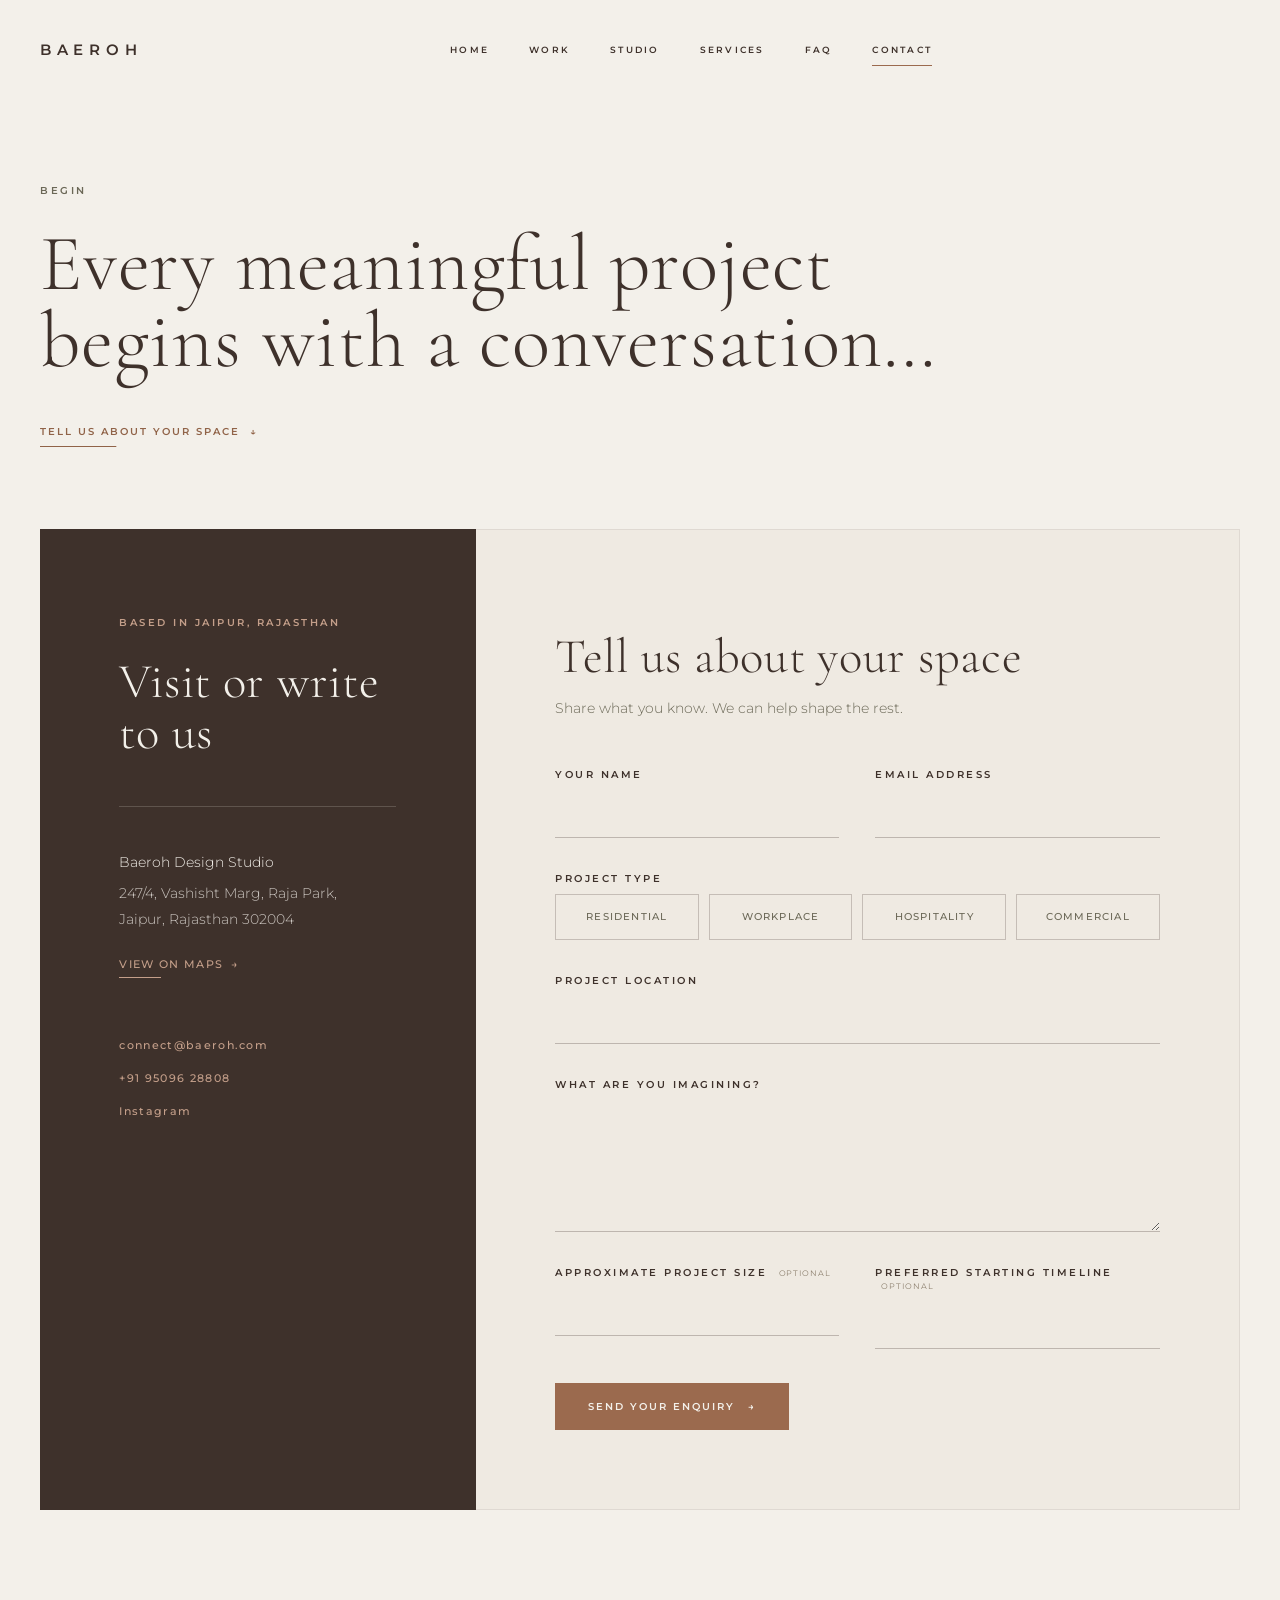
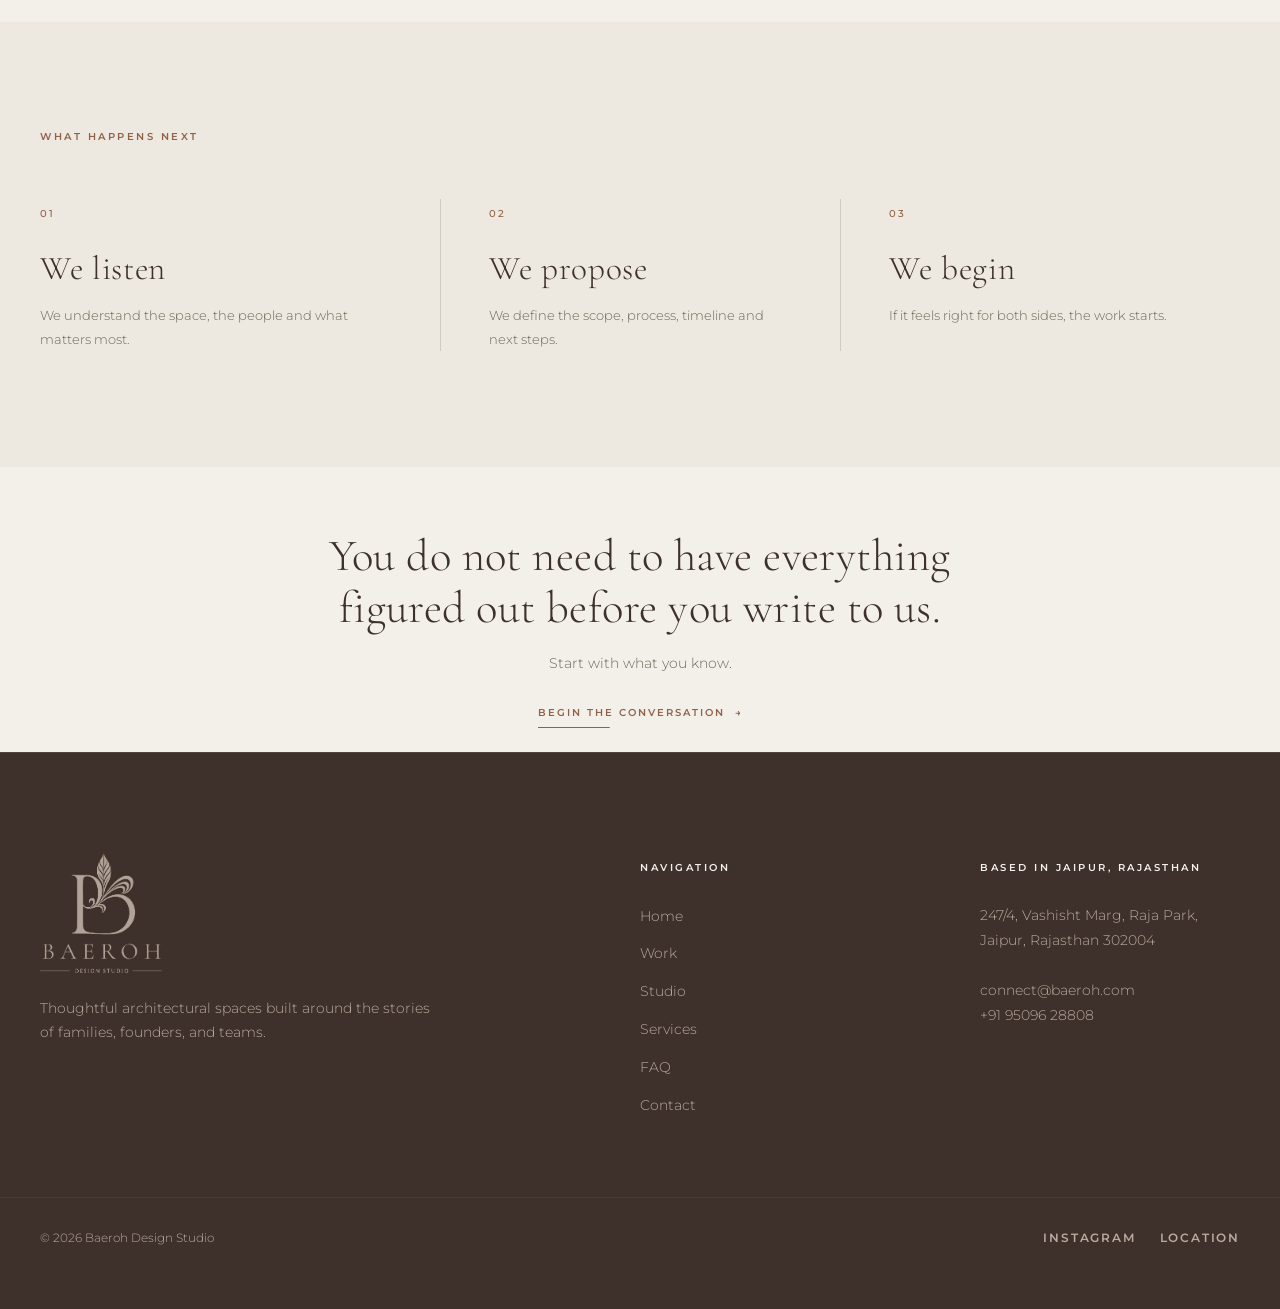
==== commit 3de4a2ce: "Remove slide bar from slideshow and shift hero title & CTA downwards" ====
--- a/contact.html
+++ b/contact.html
@@ -122,8 +122,8 @@
               <legend class="font-label">Project type</legend>
               <div class="contact-project-type__options">
                 <label>
-                  <input type="radio" name="project_type" value="Residence" required aria-invalid="false">
-                  <span>Residence</span>
+                  <input type="radio" name="project_type" value="Residential" required aria-invalid="false">
+                  <span>Residential</span>
                 </label>
                 <label>
                   <input type="radio" name="project_type" value="Workplace" required aria-invalid="false">
--- a/style.css
+++ b/style.css
@@ -607,17 +607,21 @@
 }
 
 .slide-content {
-  position: absolute;
-  left: 50%;
-  bottom: 80px;
+  position: relative;
   z-index: 3;
   color: #ffffff;
   text-align: center;
   width: 100%;
   max-width: 800px;
   padding: 0 40px;
-  margin-bottom: 0;
-  transform: translateX(-50%);
+  margin-bottom: 35px; /* Shifted downwards */
+  transform: translateY(20px);
+  opacity: 0;
+  transition: transform 1.2s cubic-bezier(0.16, 1, 0.3, 1) 0.5s, opacity 1.2s cubic-bezier(0.16, 1, 0.3, 1) 0.5s;
+}
+
+.slide.active .slide-content {
+  transform: translateY(0);
   opacity: 1;
 }
 
@@ -712,37 +716,10 @@
   position: absolute;
   bottom: 40px;
   left: 50%;
-  width: 120px;
-  height: 32px;
-  transform: translate(-50%, 5px);
+  transform: translateX(-50%);
   z-index: 10;
-  display: flex;
-  align-items: center;
-  gap: 0;
-  opacity: 0;
-  pointer-events: none;
-  transition:
-    opacity 320ms ease-out,
-    transform 320ms cubic-bezier(0.22, 1, 0.36, 1);
-}
-
-.slider-dots::before {
-  content: '';
-  position: absolute;
-  top: 50%;
-  left: 0;
-  width: 100%;
-  height: 2px;
-  background: rgba(243, 240, 234, 0.25);
-  transform: translateY(-50%);
-}
-
-.hero-slider:hover .slider-dots,
-.hero-slider:focus-within .slider-dots,
-.slider-dots.is-visible {
-  opacity: 1;
-  pointer-events: auto;
-  transform: translate(-50%, 0);
+  display: none !important;
+  gap: 8px;
 }
 
 .slider-dot {
@@ -833,7 +810,7 @@
     height: 80dvh;
   }
   .slide-content {
-    bottom: 60px;
+    margin-bottom: 30px;
     padding: 0 24px;
   }
   .slide-desc {
@@ -869,7 +846,7 @@
 
 @media (max-width: 500px) {
   .slide-content {
-    bottom: 80px;
+    margin-bottom: 25px;
   }
 }
 
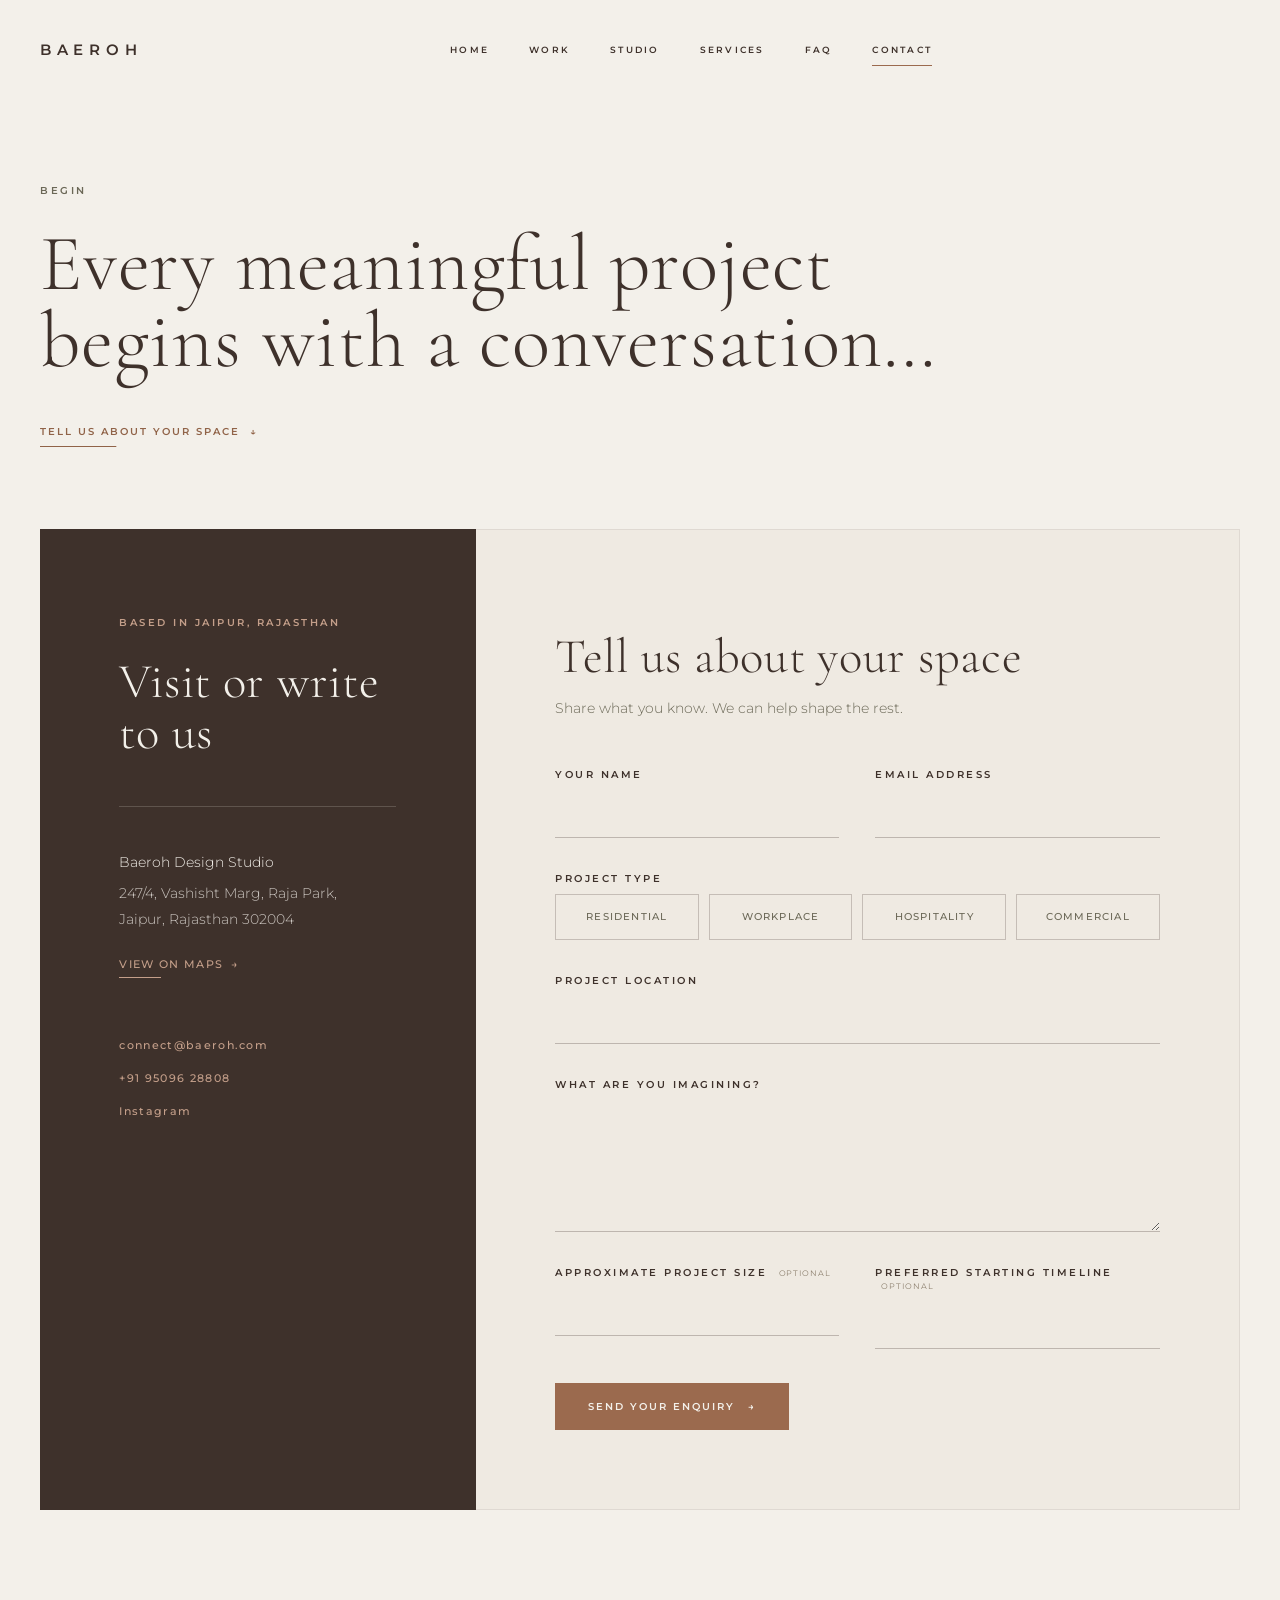
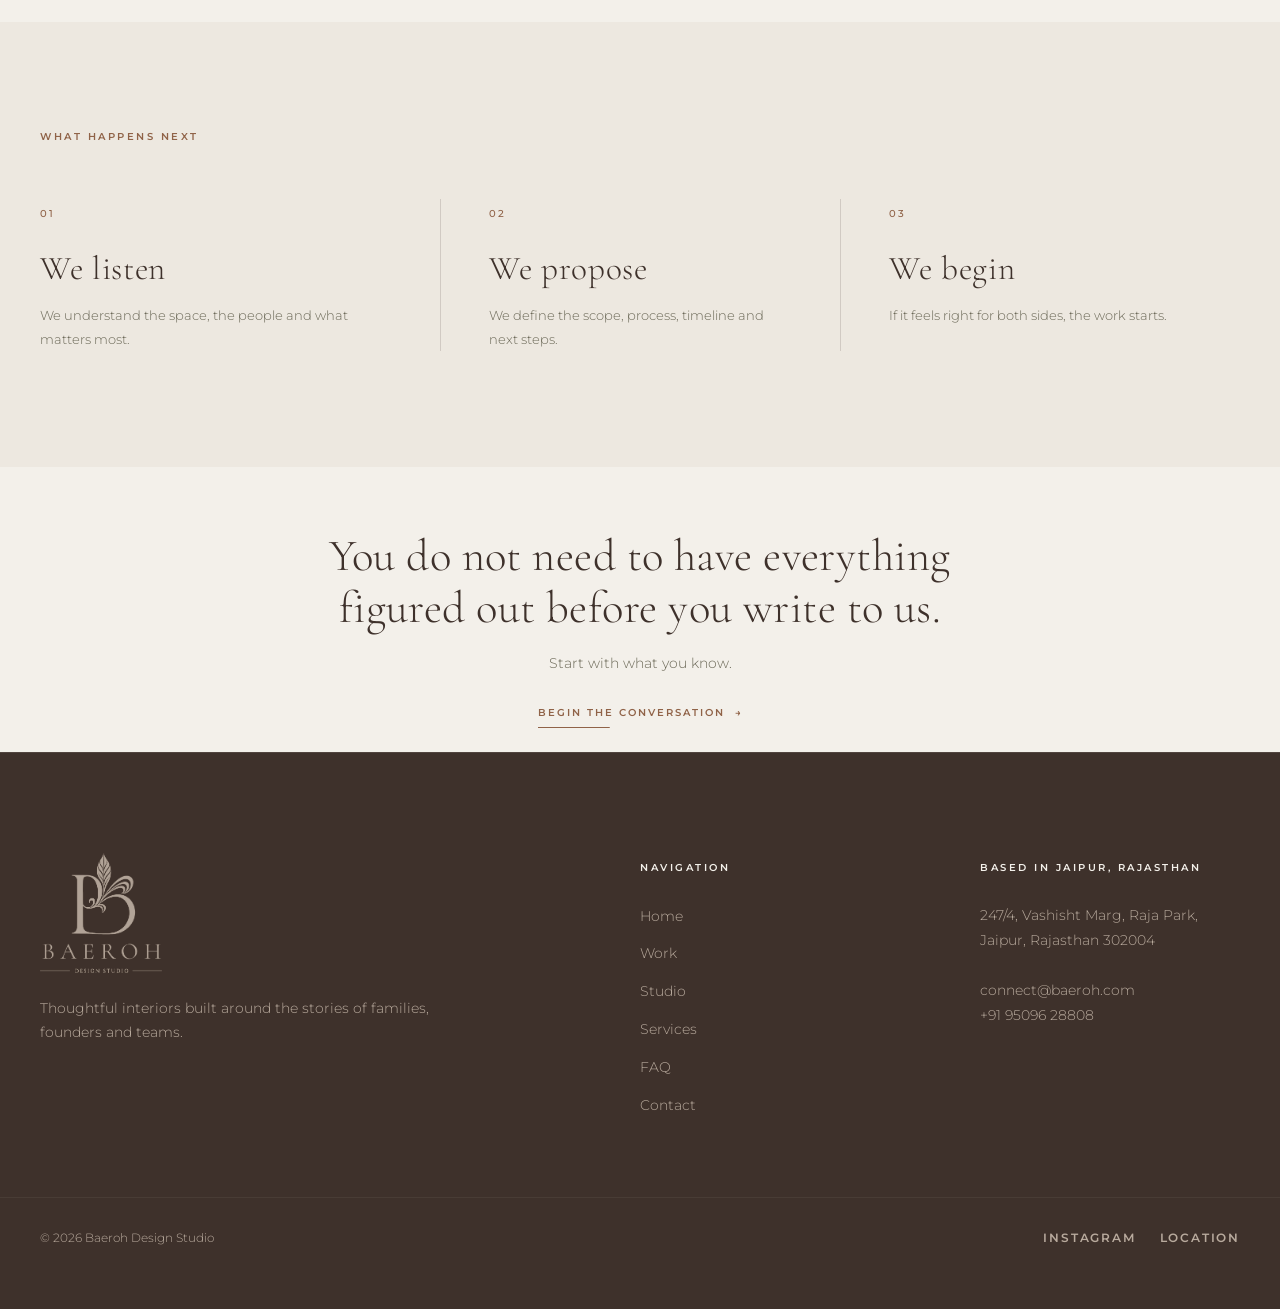
==== commit a512b81b: "Update footer tagline copy across all HTML pages" ====
--- a/contact.html
+++ b/contact.html
@@ -219,7 +219,7 @@
     <div class="container footer-grid">
       <div class="footer-brand">
         <img src="assets/logo.png" width="614" height="602" alt="Baeroh Logo" class="footer-logo" loading="lazy">
-        <p class="font-body-copy" style="font-size: 14px;">Thoughtful architectural spaces built around the stories of families, founders, and teams.</p>
+        <p class="font-body-copy" style="font-size: 14px;">Thoughtful interiors built around the stories of families, founders and teams.</p>
       </div>
       <div class="footer-links">
         <span class="font-label" style="color: var(--color-ivory);">Navigation</span>
--- a/style.css
+++ b/style.css
@@ -607,21 +607,16 @@
 }
 
 .slide-content {
-  position: relative;
+  position: absolute;
+  left: 50%;
+  bottom: 35px; /* Shifted downwards */
   z-index: 3;
   color: #ffffff;
   text-align: center;
   width: 100%;
   max-width: 800px;
   padding: 0 40px;
-  margin-bottom: 35px; /* Shifted downwards */
-  transform: translateY(20px);
-  opacity: 0;
-  transition: transform 1.2s cubic-bezier(0.16, 1, 0.3, 1) 0.5s, opacity 1.2s cubic-bezier(0.16, 1, 0.3, 1) 0.5s;
-}
-
-.slide.active .slide-content {
-  transform: translateY(0);
+  transform: translateX(-50%);
   opacity: 1;
 }
 
@@ -810,7 +805,7 @@
     height: 80dvh;
   }
   .slide-content {
-    margin-bottom: 30px;
+    bottom: 30px;
     padding: 0 24px;
   }
   .slide-desc {
@@ -846,7 +841,7 @@
 
 @media (max-width: 500px) {
   .slide-content {
-    margin-bottom: 25px;
+    bottom: 25px;
   }
 }
 
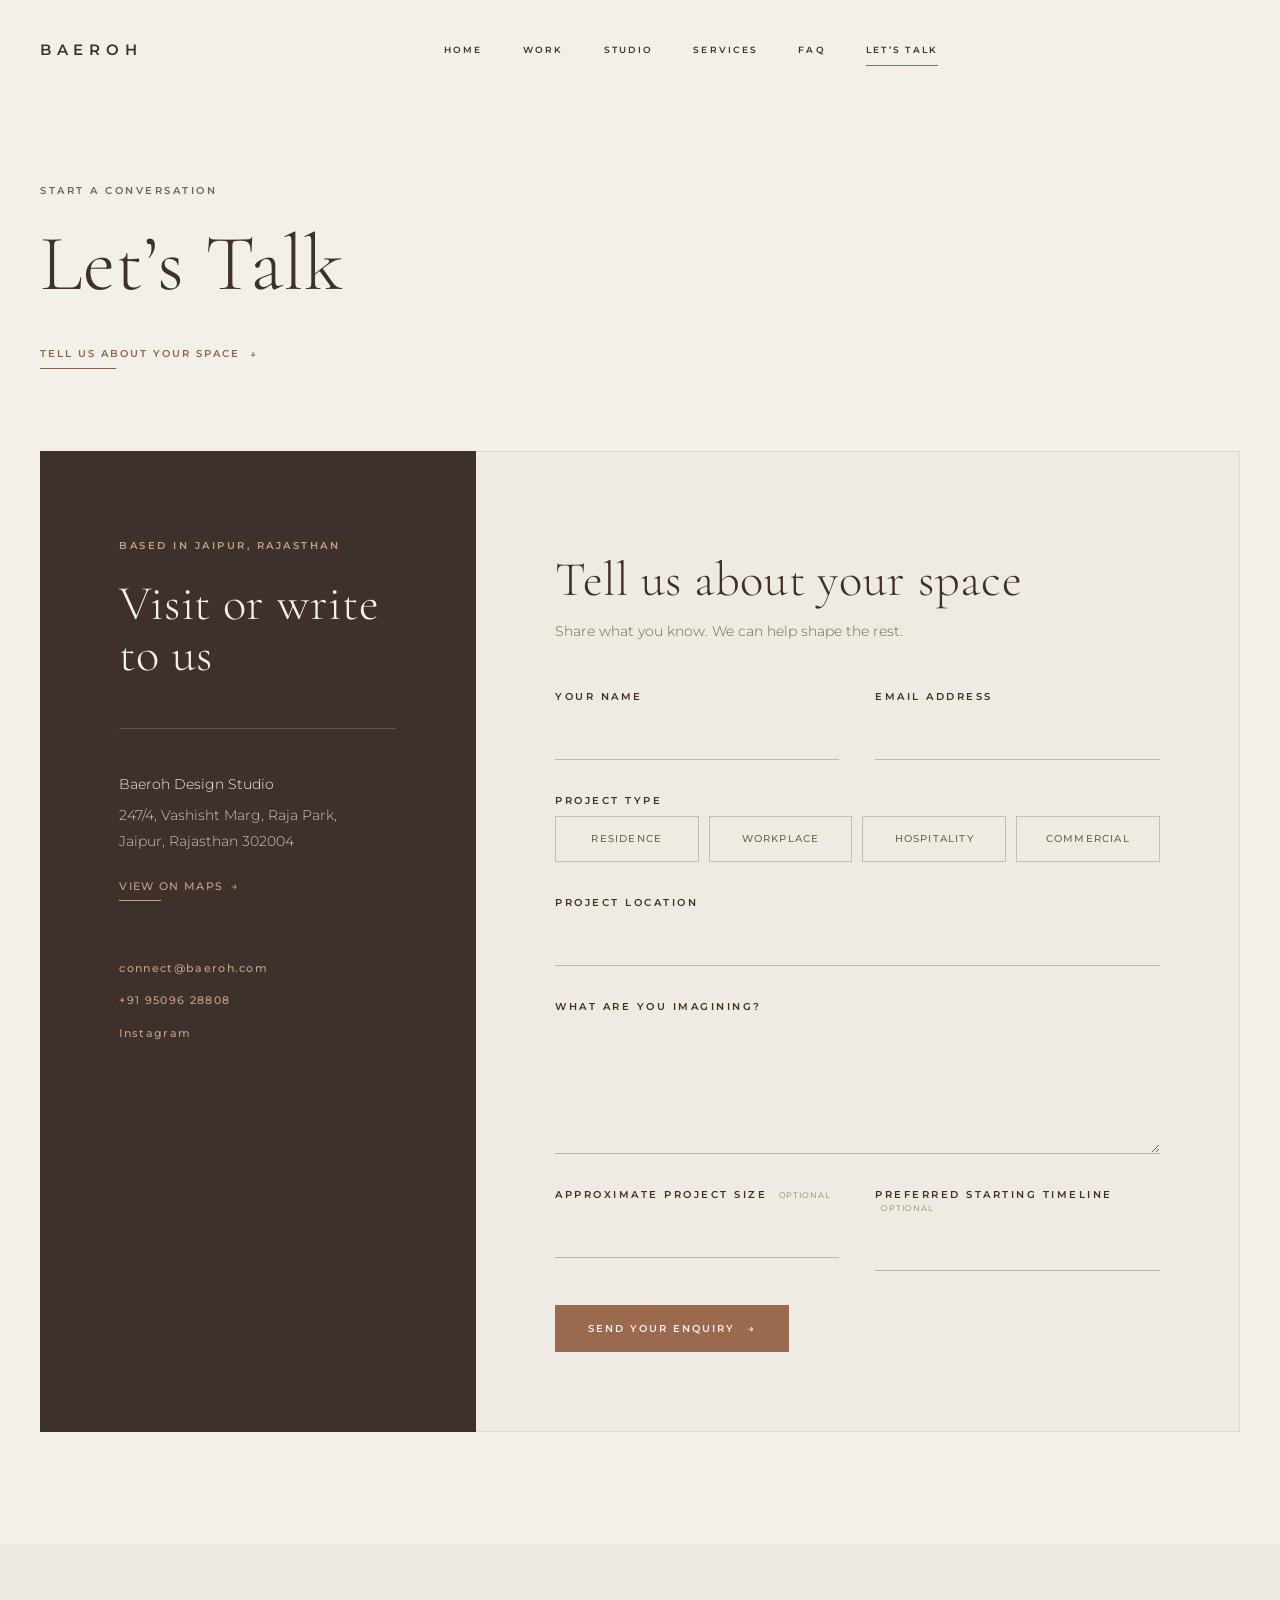
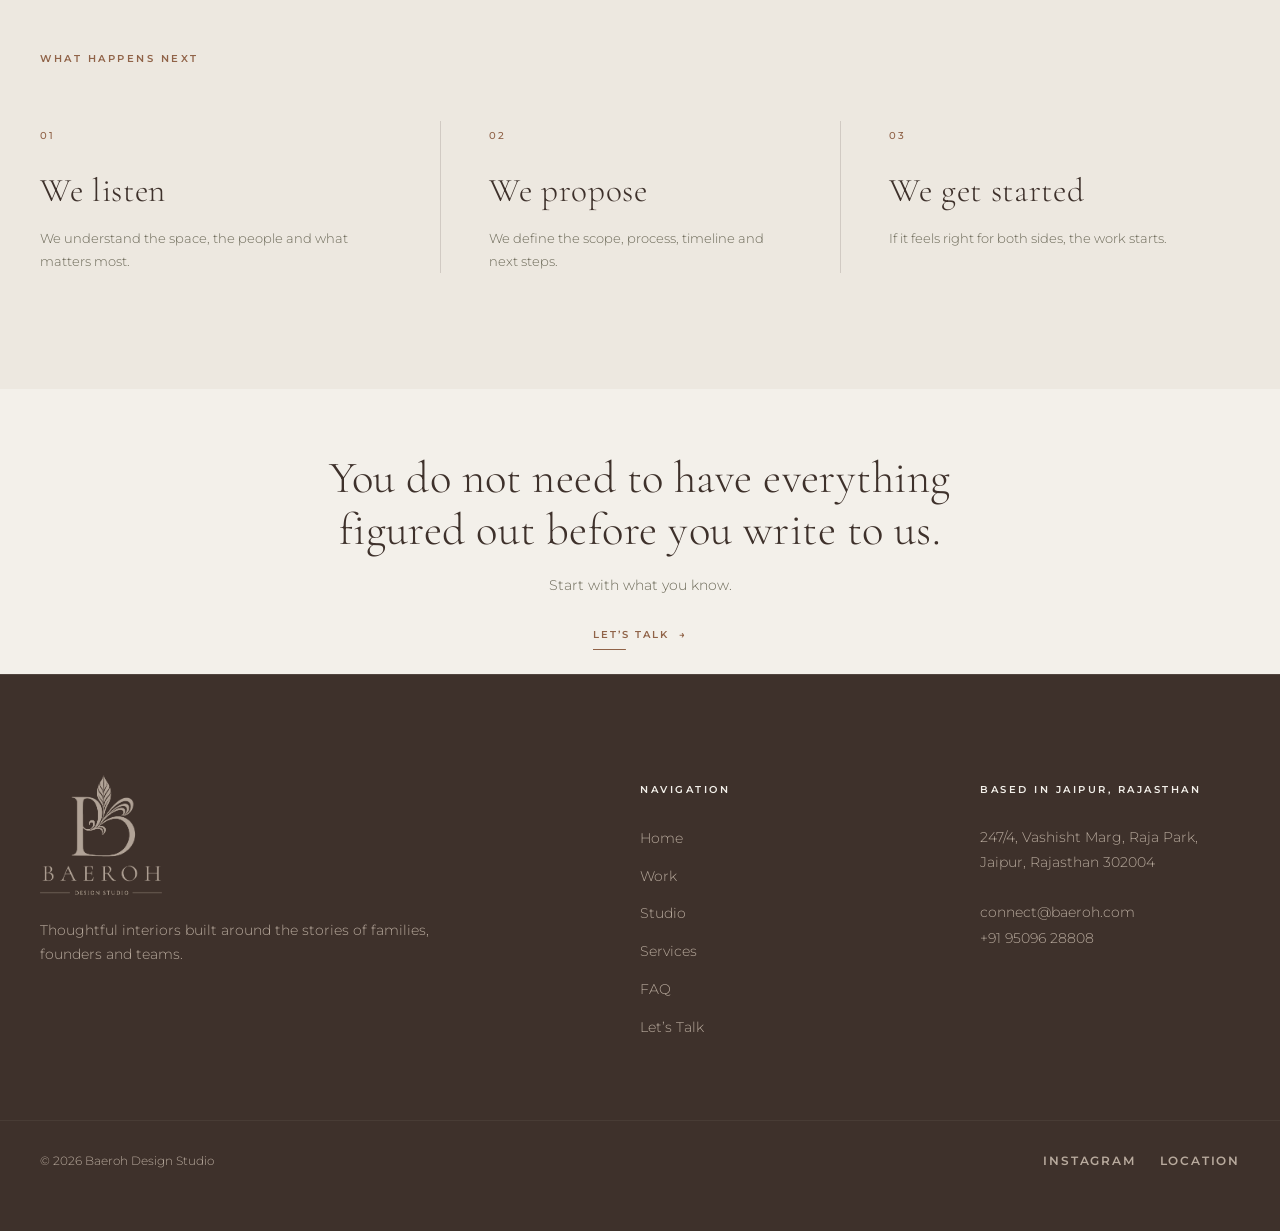
==== commit efc49384: "Refresh brand messaging and navigation" ====
--- a/contact.html
+++ b/contact.html
@@ -13,9 +13,9 @@
     }
   </script>
   <style>html.site-loader-enabled { background: #3E312B; }</style>
-  <title>Contact | Baeroh Interior Architecture &amp; Design</title>
+  <title>Let&rsquo;s Talk | Baeroh Interior Architecture &amp; Design</title>
   <meta name="description" content="Get in touch with Baeroh. Start a conversation about your interior architecture or design project in Jaipur, Rajasthan or globally.">
-  <link rel="stylesheet" href="style.css?v=9.0">
+  <link rel="stylesheet" href="style.css?v=9.2">
   <link rel="icon" type="image/png" href="assets/favicon.png?v=6.0">
 </head>
 <body class="page-contact">
@@ -38,7 +38,7 @@
         <a href="studio.html">Studio</a>
         <a href="services.html">Services</a>
         <a href="faq.html" data-faq-trigger>FAQ</a>
-        <a href="contact.html" class="active">Contact</a>
+        <a href="contact.html" class="active">Let&rsquo;s Talk</a>
       </nav>
       
       <div style="display: flex; align-items: center; gap: 30px;">
@@ -58,17 +58,14 @@
     <a href="studio.html">Studio</a>
     <a href="services.html">Services</a>
     <a href="faq.html" data-faq-trigger>FAQ</a>
-    <a href="contact.html">Contact</a>
+    <a href="contact.html">Let&rsquo;s Talk</a>
   </div>
 
   <!-- Contact Hero -->
   <section class="contact-hero fade-in-up">
     <div class="container contact-hero__inner">
-      <span class="font-label">Begin</span>
-      <h1 class="contact-hero__title">
-        <span>Every meaningful project</span>
-        <span>begins with a conversation…</span>
-      </h1>
+      <span class="font-label">Start a conversation</span>
+      <h1 class="contact-hero__title"><span>Let&rsquo;s Talk</span></h1>
       <a class="contact-text-link" href="#contact-enquiry">
         Tell us about your space <span aria-hidden="true">↓</span>
       </a>
@@ -122,8 +119,8 @@
               <legend class="font-label">Project type</legend>
               <div class="contact-project-type__options">
                 <label>
-                  <input type="radio" name="project_type" value="Residential" required aria-invalid="false">
-                  <span>Residential</span>
+                  <input type="radio" name="project_type" value="Residence" required aria-invalid="false">
+                  <span>Residence</span>
                 </label>
                 <label>
                   <input type="radio" name="project_type" value="Workplace" required aria-invalid="false">
@@ -193,7 +190,7 @@
         </article>
         <article class="contact-next__step">
           <span class="contact-next__number">03</span>
-          <h3>We begin</h3>
+          <h3>We get started</h3>
           <p>If it feels right for both sides, the work starts.</p>
         </article>
       </div>
@@ -209,7 +206,7 @@
       </h2>
       <p>Start with what you know.</p>
       <a class="contact-text-link" href="#contact-enquiry">
-        Begin the conversation <span aria-hidden="true">→</span>
+        Let&rsquo;s talk <span aria-hidden="true">→</span>
       </a>
     </div>
   </section>
@@ -229,7 +226,7 @@
           <li><a href="studio.html">Studio</a></li>
           <li><a href="services.html">Services</a></li>
           <li><a href="faq.html" data-faq-trigger>FAQ</a></li>
-          <li><a href="contact.html">Contact</a></li>
+          <li><a href="contact.html">Let&rsquo;s Talk</a></li>
         </ul>
       </div>
       <div class="footer-links">
@@ -253,6 +250,6 @@
 
 
   <!-- Scripts -->
-  <script src="script.js?v=7.9"></script>
+  <script src="script.js?v=8.0"></script>
 </body>
 </html>
--- a/style.css
+++ b/style.css
@@ -609,13 +609,14 @@
 .slide-content {
   position: absolute;
   left: 50%;
-  bottom: 35px; /* Shifted downwards */
+  bottom: 80px;
   z-index: 3;
   color: #ffffff;
   text-align: center;
   width: 100%;
   max-width: 800px;
   padding: 0 40px;
+  margin-bottom: 0;
   transform: translateX(-50%);
   opacity: 1;
 }
@@ -707,48 +708,6 @@
   transform: translateX(4px);
 }
 
-.slider-dots {
-  position: absolute;
-  bottom: 40px;
-  left: 50%;
-  transform: translateX(-50%);
-  z-index: 10;
-  display: none !important;
-  gap: 8px;
-}
-
-.slider-dot {
-  position: relative;
-  flex: 1 1 33.333%;
-  width: 40px;
-  height: 32px;
-  padding: 0;
-  border: 0;
-  background: transparent;
-  cursor: pointer;
-}
-
-.slider-dot::after {
-  content: '';
-  position: absolute;
-  top: 50%;
-  left: 0;
-  width: 100%;
-  height: 2px;
-  background: transparent;
-  transform: translateY(-50%);
-  transition: background-color 360ms ease-out;
-}
-
-.slider-dot.active::after {
-  background-color: var(--color-cinnamon-tint);
-}
-
-.slider-dot:focus-visible {
-  outline: 1px solid rgba(243, 240, 234, 0.8);
-  outline-offset: 1px;
-}
-
 /* Buttons */
 .btn-group {
   display: flex;
@@ -805,7 +764,7 @@
     height: 80dvh;
   }
   .slide-content {
-    bottom: 30px;
+    bottom: 60px;
     padding: 0 24px;
   }
   .slide-desc {
@@ -841,7 +800,7 @@
 
 @media (max-width: 500px) {
   .slide-content {
-    bottom: 25px;
+    bottom: 80px;
   }
 }
 
@@ -1845,6 +1804,10 @@
   letter-spacing: 0.2em;
   text-transform: uppercase;
   color: var(--color-taupe);
+}
+
+.design-services-closing > a:only-child {
+  margin-top: 0;
 }
 
 .design-services-closing a:hover,
@@ -3083,6 +3046,171 @@
   }
 }
 
+/* Story panels: useful at rest, with quieter detail revealed on interaction. */
+.story-split__image {
+  opacity: 0.12;
+  transform: scale(1.015);
+}
+
+.story-panel::before {
+  opacity: 0.18;
+}
+
+.story-split[data-active="origin"] .story-split__image--origin,
+.story-split[data-active="name"] .story-split__image--name,
+.story-panel:focus-within .story-split__image {
+  opacity: 0.34;
+}
+
+.story-split[data-active="origin"] .story-panel--origin::before,
+.story-split[data-active="name"] .story-panel--name::before,
+.story-panel:focus-within::before {
+  opacity: 0.66;
+}
+
+.story-split__details {
+  max-height: none;
+  margin-top: 20px;
+  overflow: visible;
+  opacity: 1;
+  visibility: visible;
+  transform: none;
+}
+
+.story-split__detail-lead {
+  max-width: 590px;
+}
+
+.story-split__details-more {
+  max-height: 0;
+  margin-top: 0;
+  overflow: hidden;
+  opacity: 0;
+  transform: translateY(12px);
+  transition:
+    max-height 520ms cubic-bezier(0.22, 1, 0.36, 1),
+    margin-top 420ms cubic-bezier(0.22, 1, 0.36, 1),
+    opacity 300ms ease,
+    transform 420ms cubic-bezier(0.22, 1, 0.36, 1);
+}
+
+.story-panel:is(:hover, :focus-within) .story-split__details-more,
+.story-split[data-active="origin"] .story-panel--origin .story-split__details-more,
+.story-split[data-active="name"] .story-panel--name .story-split__details-more {
+  max-height: 620px;
+  margin-top: 16px;
+  opacity: 1;
+  transform: translateY(0);
+}
+
+.story-split__pullquote {
+  max-width: 640px;
+  color: inherit;
+  font-family: var(--font-display);
+  font-size: clamp(21px, 1.75vw, 29px);
+  font-weight: 300;
+  letter-spacing: 0.01em;
+  line-height: 1.38;
+}
+
+.story-signature {
+  display: flex;
+  min-height: clamp(210px, 16vw, 245px);
+  padding: clamp(40px, 3.6vw, 52px) 24px;
+  flex-direction: column;
+  align-items: center;
+  justify-content: center;
+  background: var(--color-ivory);
+  color: var(--color-charcoal);
+  text-align: center;
+}
+
+.story-signature__intro {
+  color: var(--color-olive);
+  font-family: var(--font-body);
+  font-size: clamp(13px, 1.05vw, 16px);
+  font-weight: 300;
+  letter-spacing: 0.035em;
+  line-height: 1.55;
+}
+
+.story-signature__rule {
+  width: 42px;
+  height: 1px;
+  margin: 18px 0 16px;
+  background: rgba(155, 106, 78, 0.55);
+}
+
+.story-signature__exchange {
+  display: flex;
+  align-items: baseline;
+  justify-content: center;
+  gap: clamp(14px, 2vw, 28px);
+  font-family: var(--font-display);
+  font-size: clamp(36px, 3.4vw, 50px);
+  font-weight: 300;
+  letter-spacing: 0.055em;
+  line-height: 1.05;
+}
+
+.story-signature__exchange span,
+.story-signature__exchange em {
+  font-style: normal;
+}
+
+.story-signature__exchange i {
+  color: var(--color-sandstone);
+  font-size: 0.72em;
+  font-style: normal;
+  font-weight: 300;
+}
+
+.story-signature__exchange em {
+  color: var(--color-cinnamon-deep);
+}
+
+@media (max-width: 768px) {
+  .story-split__image,
+  .story-panel::before {
+    opacity: 0.12;
+  }
+
+  .story-split__details-more {
+    max-height: none;
+    margin-top: 16px;
+    overflow: visible;
+    opacity: 1;
+    transform: none;
+  }
+
+  .story-split__pullquote {
+    font-size: clamp(20px, 5.8vw, 26px);
+  }
+
+  .story-signature {
+    min-height: 210px;
+    padding: 46px 20px;
+  }
+
+  .story-signature__exchange {
+    gap: 10px;
+    font-size: clamp(28px, 8vw, 38px);
+    letter-spacing: 0.035em;
+  }
+}
+
+@media (max-width: 460px) {
+  .story-signature__exchange {
+    flex-direction: column;
+    align-items: center;
+    gap: 6px;
+  }
+
+  .story-signature__exchange i {
+    display: none;
+  }
+}
+
 /* Studio Page - restrained editorial system */
 .page-studio .studio-main {
   overflow: hidden;
@@ -5281,9 +5409,14 @@
 
 .page-studio .studio-table-marker:focus-visible,
 .page-studio .studio-table-tab:focus-visible,
+.page-studio .studio-table__mobile-stages button:focus-visible,
 .page-studio .studio-team__cta:focus-visible {
   outline: 2px solid var(--color-cinnamon);
   outline-offset: 4px;
+}
+
+.page-studio .studio-table__mobile-stages {
+  display: none;
 }
 
 .page-studio .studio-table__tabs {
@@ -5763,6 +5896,52 @@
 
   .page-studio .studio-table-marker {
     display: none;
+  }
+
+  .page-studio .studio-table__mobile-stages {
+    display: grid;
+    grid-template-columns: repeat(2, minmax(0, 1fr));
+    margin-top: 18px;
+    border-top: 1px solid rgba(141, 128, 111, 0.3);
+  }
+
+  .page-studio .studio-table__mobile-stages button {
+    padding: 16px 10px;
+    border: 0;
+    border-right: 1px solid rgba(141, 128, 111, 0.3);
+    border-bottom: 1px solid rgba(141, 128, 111, 0.3);
+    background: transparent;
+    color: var(--color-charcoal);
+    font-family: var(--font-display);
+    font-size: 17px;
+    font-weight: 400;
+    letter-spacing: 0.055em;
+    text-align: center;
+    text-transform: uppercase;
+    transition: color 240ms ease, background-color 240ms ease;
+  }
+
+  .page-studio .studio-table__mobile-stages button:nth-child(even) {
+    border-right: 0;
+  }
+
+  .page-studio .studio-table__mobile-stages button span {
+    display: block;
+    margin-bottom: 6px;
+    color: var(--color-cinnamon-deep);
+    font-family: var(--font-body);
+    font-size: 9px;
+    font-weight: 500;
+    letter-spacing: 0.16em;
+  }
+
+  .page-studio .studio-table__mobile-stages button:not(.is-active) {
+    opacity: 0.62;
+  }
+
+  .page-studio .studio-table__mobile-stages button.is-active {
+    background: rgba(210, 196, 178, 0.16);
+    color: var(--color-cinnamon-deep);
   }
 
   .page-studio .studio-table__tabs {
@@ -7811,16 +7990,6 @@
     min-width: 44px;
   }
 
-  .slider-dot {
-    width: 44px;
-    height: 44px;
-    min-width: 44px;
-  }
-
-  .slider-dots {
-    width: 132px;
-    height: 44px;
-  }
 }
 
 @media (prefers-reduced-motion: reduce) {
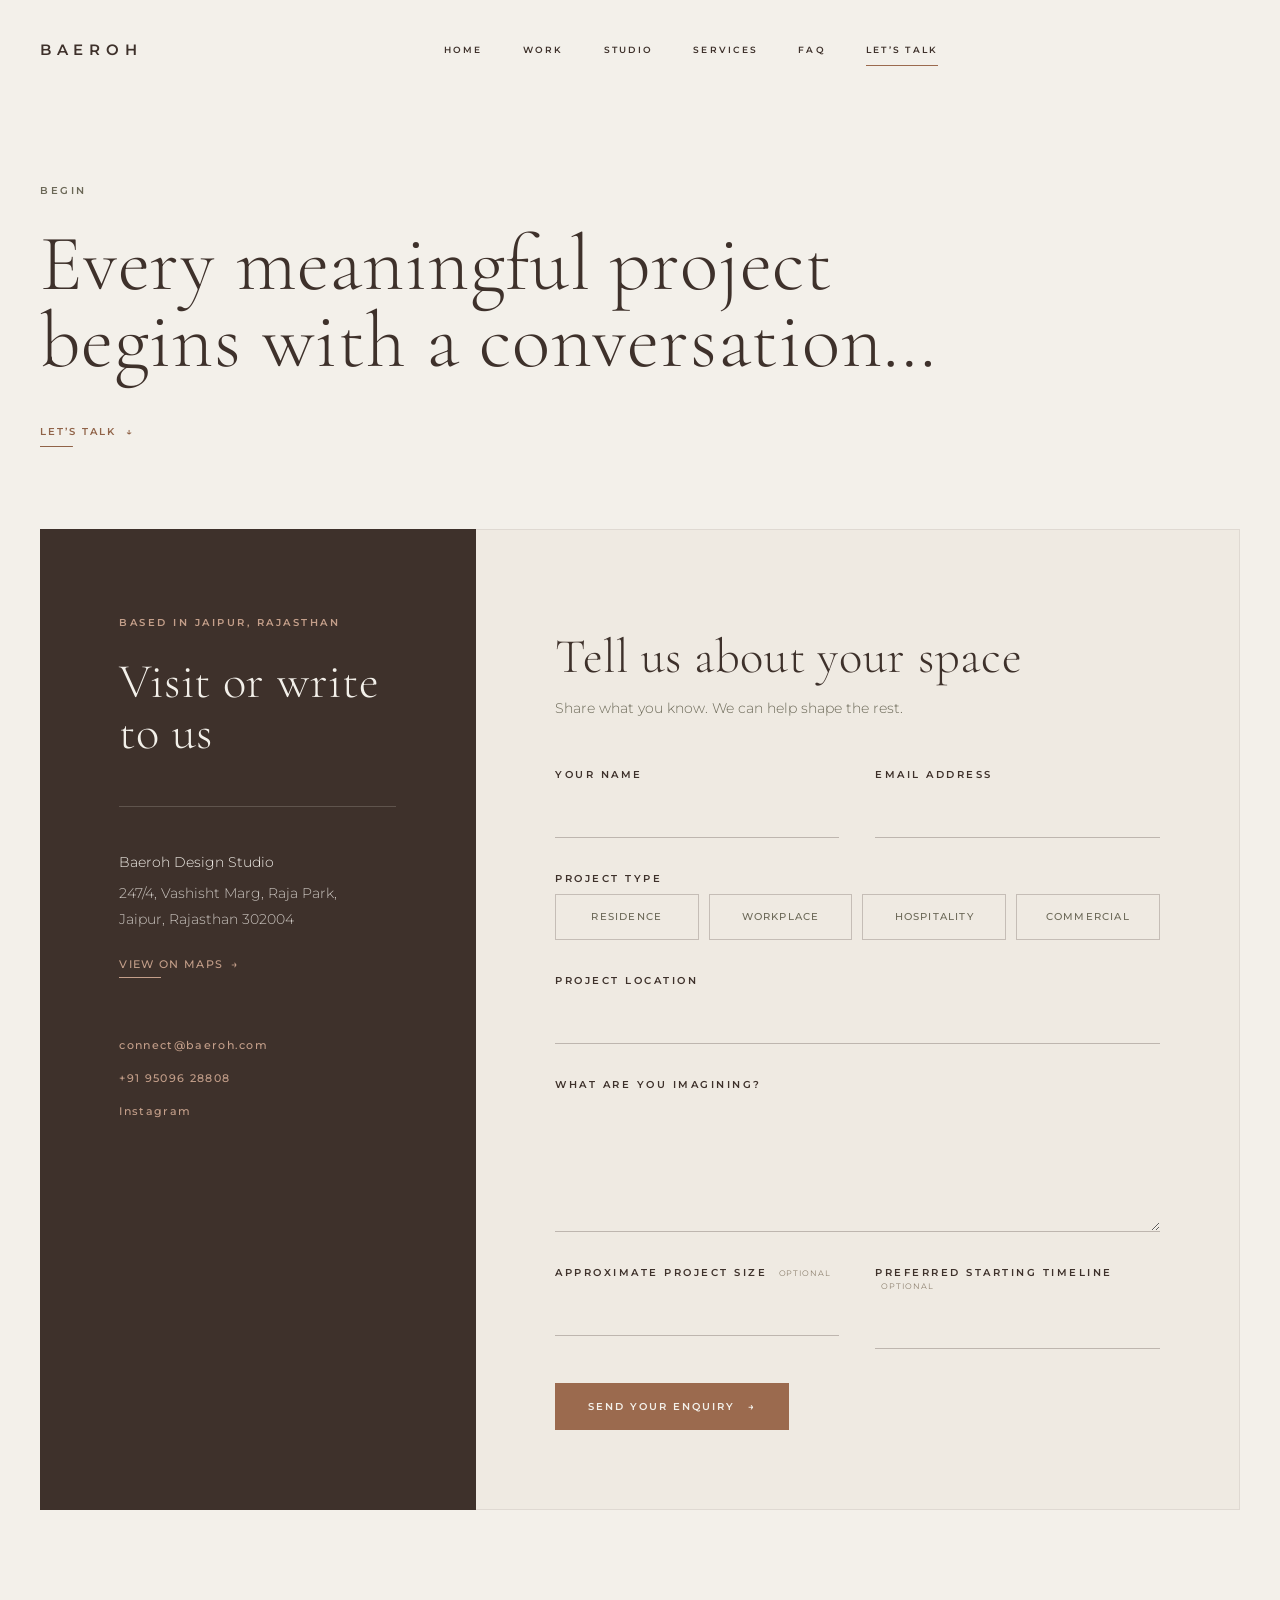
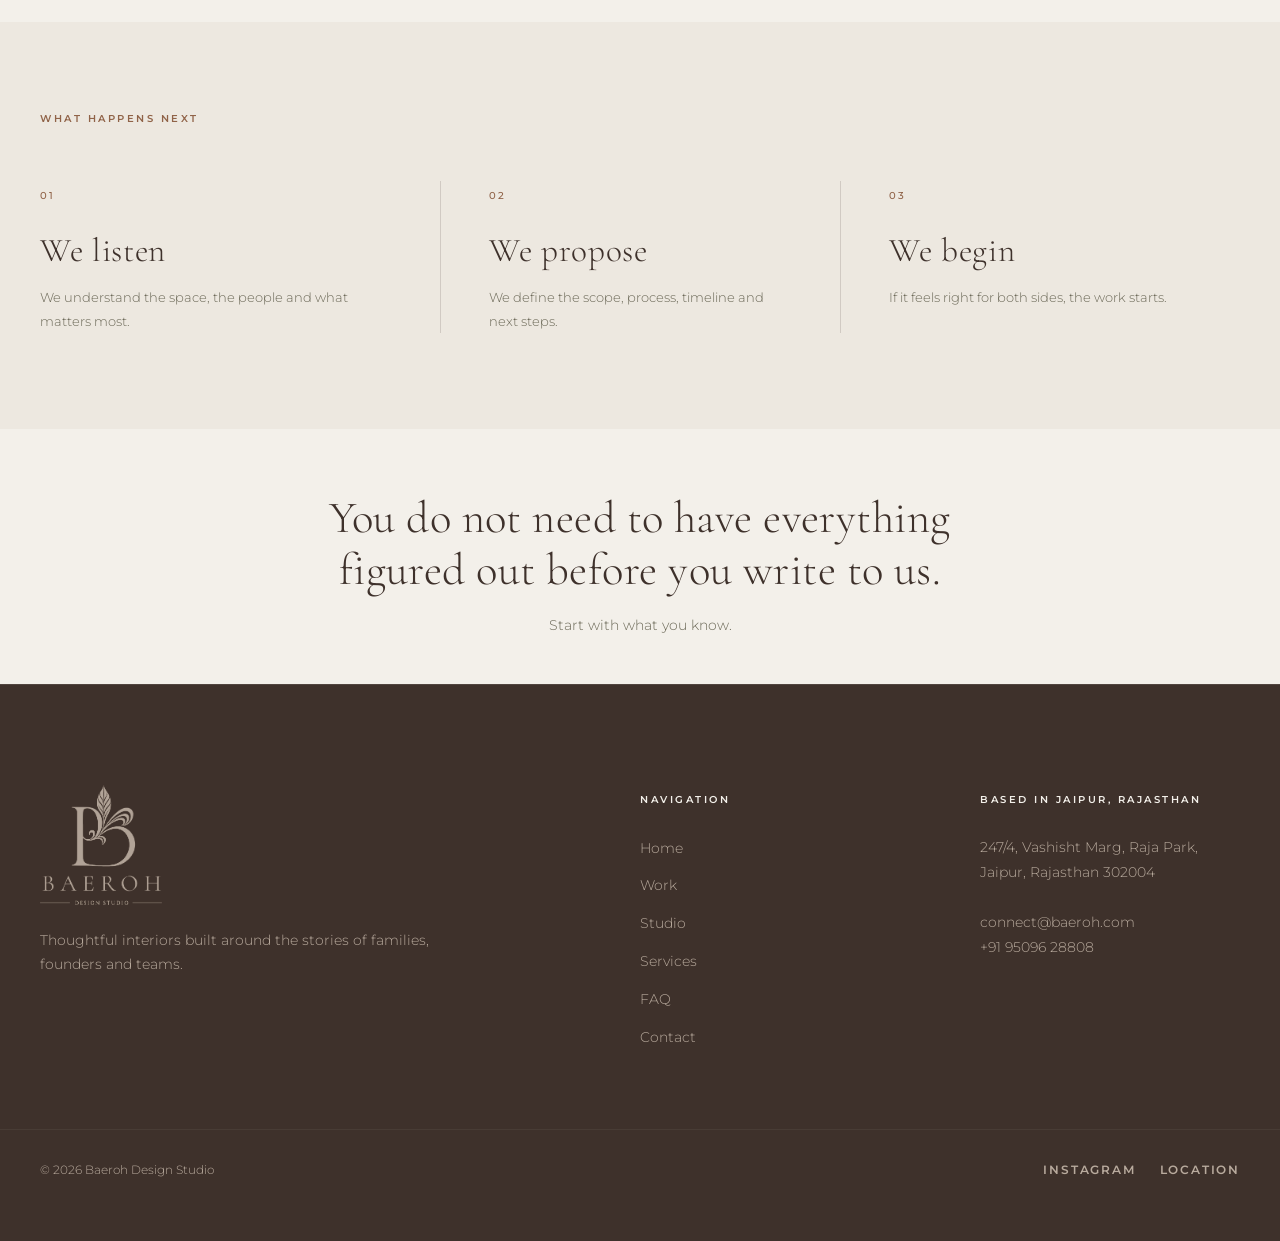
==== commit b6623170: "Apply Round 4 website refinements" ====
--- a/contact.html
+++ b/contact.html
@@ -13,9 +13,9 @@
     }
   </script>
   <style>html.site-loader-enabled { background: #3E312B; }</style>
-  <title>Let&rsquo;s Talk | Baeroh Interior Architecture &amp; Design</title>
+  <title>Contact | Baeroh Interior Architecture &amp; Design</title>
   <meta name="description" content="Get in touch with Baeroh. Start a conversation about your interior architecture or design project in Jaipur, Rajasthan or globally.">
-  <link rel="stylesheet" href="style.css?v=9.2">
+  <link rel="stylesheet" href="style.css?v=9.9">
   <link rel="icon" type="image/png" href="assets/favicon.png?v=6.0">
 </head>
 <body class="page-contact">
@@ -64,10 +64,13 @@
   <!-- Contact Hero -->
   <section class="contact-hero fade-in-up">
     <div class="container contact-hero__inner">
-      <span class="font-label">Start a conversation</span>
-      <h1 class="contact-hero__title"><span>Let&rsquo;s Talk</span></h1>
+      <span class="font-label">Begin</span>
+      <h1 class="contact-hero__title">
+        <span>Every meaningful project</span>
+        <span>begins with a conversation…</span>
+      </h1>
       <a class="contact-text-link" href="#contact-enquiry">
-        Tell us about your space <span aria-hidden="true">↓</span>
+        Let&rsquo;s Talk <span aria-hidden="true">↓</span>
       </a>
     </div>
   </section>
@@ -190,7 +193,7 @@
         </article>
         <article class="contact-next__step">
           <span class="contact-next__number">03</span>
-          <h3>We get started</h3>
+          <h3>We begin</h3>
           <p>If it feels right for both sides, the work starts.</p>
         </article>
       </div>
@@ -205,9 +208,6 @@
         <span>figured out before you write to us.</span>
       </h2>
       <p>Start with what you know.</p>
-      <a class="contact-text-link" href="#contact-enquiry">
-        Let&rsquo;s talk <span aria-hidden="true">→</span>
-      </a>
     </div>
   </section>
 
@@ -226,7 +226,7 @@
           <li><a href="studio.html">Studio</a></li>
           <li><a href="services.html">Services</a></li>
           <li><a href="faq.html" data-faq-trigger>FAQ</a></li>
-          <li><a href="contact.html">Let&rsquo;s Talk</a></li>
+          <li><a href="contact.html">Contact</a></li>
         </ul>
       </div>
       <div class="footer-links">
--- a/style.css
+++ b/style.css
@@ -609,7 +609,7 @@
 .slide-content {
   position: absolute;
   left: 50%;
-  bottom: 80px;
+  bottom: 42px;
   z-index: 3;
   color: #ffffff;
   text-align: center;
@@ -624,7 +624,7 @@
 .slide-title {
   font-family: var(--font-display);
   font-weight: 400;
-  font-size: 15px;
+  font-size: clamp(10px, 0.8vw, 13px);
   text-transform: uppercase;
   letter-spacing: 0.35em;
   margin-bottom: 24px;
@@ -764,7 +764,7 @@
     height: 80dvh;
   }
   .slide-content {
-    bottom: 60px;
+    bottom: 32px;
     padding: 0 24px;
   }
   .slide-desc {
@@ -800,7 +800,7 @@
 
 @media (max-width: 500px) {
   .slide-content {
-    bottom: 80px;
+    bottom: 24px;
   }
 }
 
@@ -3106,17 +3106,17 @@
 .story-split__pullquote {
   max-width: 640px;
   color: inherit;
-  font-family: var(--font-display);
-  font-size: clamp(21px, 1.75vw, 29px);
-  font-weight: 300;
-  letter-spacing: 0.01em;
-  line-height: 1.38;
+  font-family: var(--font-body);
+  font-size: inherit;
+  font-weight: 400;
+  letter-spacing: inherit;
+  line-height: inherit;
 }
 
 .story-signature {
   display: flex;
-  min-height: clamp(210px, 16vw, 245px);
-  padding: clamp(40px, 3.6vw, 52px) 24px;
+  min-height: clamp(250px, 20vw, 290px);
+  padding: clamp(44px, 4.2vw, 60px) 24px;
   flex-direction: column;
   align-items: center;
   justify-content: center;
@@ -3126,19 +3126,24 @@
 }
 
 .story-signature__intro {
-  color: var(--color-olive);
+  color: rgba(62, 49, 43, 0.84);
   font-family: var(--font-body);
-  font-size: clamp(13px, 1.05vw, 16px);
-  font-weight: 300;
-  letter-spacing: 0.035em;
+  font-size: clamp(10px, 0.9vw, 13px);
+  font-weight: 500;
+  letter-spacing: 0.26em;
   line-height: 1.55;
-}
-
-.story-signature__rule {
-  width: 42px;
-  height: 1px;
-  margin: 18px 0 16px;
-  background: rgba(155, 106, 78, 0.55);
+  text-transform: uppercase;
+}
+
+.story-signature__intro span {
+  display: block;
+}
+
+.story-signature__ornament {
+  width: clamp(23px, 1.8vw, 28px);
+  height: auto;
+  margin: 18px 0 22px;
+  color: var(--color-cinnamon-deep);
 }
 
 .story-signature__exchange {
@@ -3147,7 +3152,7 @@
   justify-content: center;
   gap: clamp(14px, 2vw, 28px);
   font-family: var(--font-display);
-  font-size: clamp(36px, 3.4vw, 50px);
+  font-size: clamp(40px, 4.1vw, 60px);
   font-weight: 300;
   letter-spacing: 0.055em;
   line-height: 1.05;
@@ -3183,13 +3188,14 @@
     transform: none;
   }
 
-  .story-split__pullquote {
-    font-size: clamp(20px, 5.8vw, 26px);
-  }
-
   .story-signature {
-    min-height: 210px;
-    padding: 46px 20px;
+    min-height: 240px;
+    padding: 42px 20px;
+  }
+
+  .story-signature__intro {
+    font-size: 10px;
+    letter-spacing: 0.2em;
   }
 
   .story-signature__exchange {
@@ -5898,51 +5904,6 @@
     display: none;
   }
 
-  .page-studio .studio-table__mobile-stages {
-    display: grid;
-    grid-template-columns: repeat(2, minmax(0, 1fr));
-    margin-top: 18px;
-    border-top: 1px solid rgba(141, 128, 111, 0.3);
-  }
-
-  .page-studio .studio-table__mobile-stages button {
-    padding: 16px 10px;
-    border: 0;
-    border-right: 1px solid rgba(141, 128, 111, 0.3);
-    border-bottom: 1px solid rgba(141, 128, 111, 0.3);
-    background: transparent;
-    color: var(--color-charcoal);
-    font-family: var(--font-display);
-    font-size: 17px;
-    font-weight: 400;
-    letter-spacing: 0.055em;
-    text-align: center;
-    text-transform: uppercase;
-    transition: color 240ms ease, background-color 240ms ease;
-  }
-
-  .page-studio .studio-table__mobile-stages button:nth-child(even) {
-    border-right: 0;
-  }
-
-  .page-studio .studio-table__mobile-stages button span {
-    display: block;
-    margin-bottom: 6px;
-    color: var(--color-cinnamon-deep);
-    font-family: var(--font-body);
-    font-size: 9px;
-    font-weight: 500;
-    letter-spacing: 0.16em;
-  }
-
-  .page-studio .studio-table__mobile-stages button:not(.is-active) {
-    opacity: 0.62;
-  }
-
-  .page-studio .studio-table__mobile-stages button.is-active {
-    background: rgba(210, 196, 178, 0.16);
-    color: var(--color-cinnamon-deep);
-  }
 
   .page-studio .studio-table__tabs {
     grid-template-columns: repeat(2, minmax(0, 1fr));
@@ -6202,34 +6163,39 @@
 
 .home-philosophy-quote__inner {
   width: 100%;
-  max-width: 780px;
+  max-width: 720px;
   margin: 0 auto;
-  padding: clamp(24px, 2.2vw, 28px) 24px clamp(18px, 1.8vw, 22px);
+  padding: clamp(26px, 2.6vw, 36px) 24px clamp(28px, 3vw, 40px);
   text-align: center;
 }
 
-.home-philosophy-quote__rule {
+.home-philosophy-quote__ornament {
   display: block;
-  width: 58px;
-  height: 1px;
+  width: clamp(21px, 1.7vw, 26px);
+  height: auto;
+  margin: 0 auto clamp(12px, 1.3vw, 18px);
+  color: var(--color-cinnamon-deep);
+}
+
+.home-philosophy-quote p {
+  max-width: 680px;
   margin: 0 auto;
-  background: var(--color-cinnamon);
-}
-
-.home-philosophy-quote p {
-  max-width: 720px;
-  margin: clamp(15px, 1.3vw, 18px) auto;
   color: var(--color-charcoal);
   font-family: var(--font-display);
-  font-size: clamp(27px, 2.15vw, 34px);
+  font-size: clamp(25px, 2.2vw, 34px);
   font-weight: 400;
-  line-height: 1.18;
-  letter-spacing: 0;
+  line-height: 1.16;
+  letter-spacing: 0.005em;
 }
 
 .home-philosophy-quote p span {
   display: block;
   white-space: nowrap;
+}
+
+.home-philosophy-quote p em {
+  color: var(--color-cinnamon-deep);
+  font-style: normal;
 }
 
 @media (max-width: 1100px) {
@@ -6321,17 +6287,18 @@
   .home-philosophy-quote__inner {
     max-width: 100%;
     margin: 0 auto;
-    padding: 24px 18px 20px;
+    padding: 26px 18px 30px;
     text-align: center;
   }
 
-  .home-philosophy-quote__rule {
-    width: 48px;
+  .home-philosophy-quote__ornament {
+    width: 21px;
+    margin: 0 auto 13px;
   }
 
   .home-philosophy-quote p {
-    margin: 14px auto;
-    font-size: clamp(19px, 5.4vw, 24px);
+    margin: 0 auto;
+    font-size: clamp(18px, 4.8vw, 21px);
     line-height: 1.22;
   }
 
@@ -7594,7 +7561,7 @@
 }
 
 .page-contact .contact-next {
-  padding: 108px 0 116px;
+  padding: 90px 0 96px;
   background: rgba(210, 196, 178, 0.18);
 }
 
@@ -7790,7 +7757,7 @@
   }
 
   .page-contact .contact-next {
-    padding: 82px 0 88px;
+    padding: 68px 0 74px;
   }
 
   .page-contact .contact-next__grid {
@@ -7891,8 +7858,8 @@
   }
   
   .slide-title {
-    font-size: clamp(20px, 6vw, 26px) !important;
-    line-height: 1.25 !important;
+    font-size: 11px !important;
+    line-height: 1.35 !important;
   }
   
   .slider-arrow {
@@ -7971,7 +7938,7 @@
   }
 
   .slide-title {
-    font-size: clamp(48px, 3.8vw, 72px) !important;
+    font-size: 13px !important;
   }
 }
 
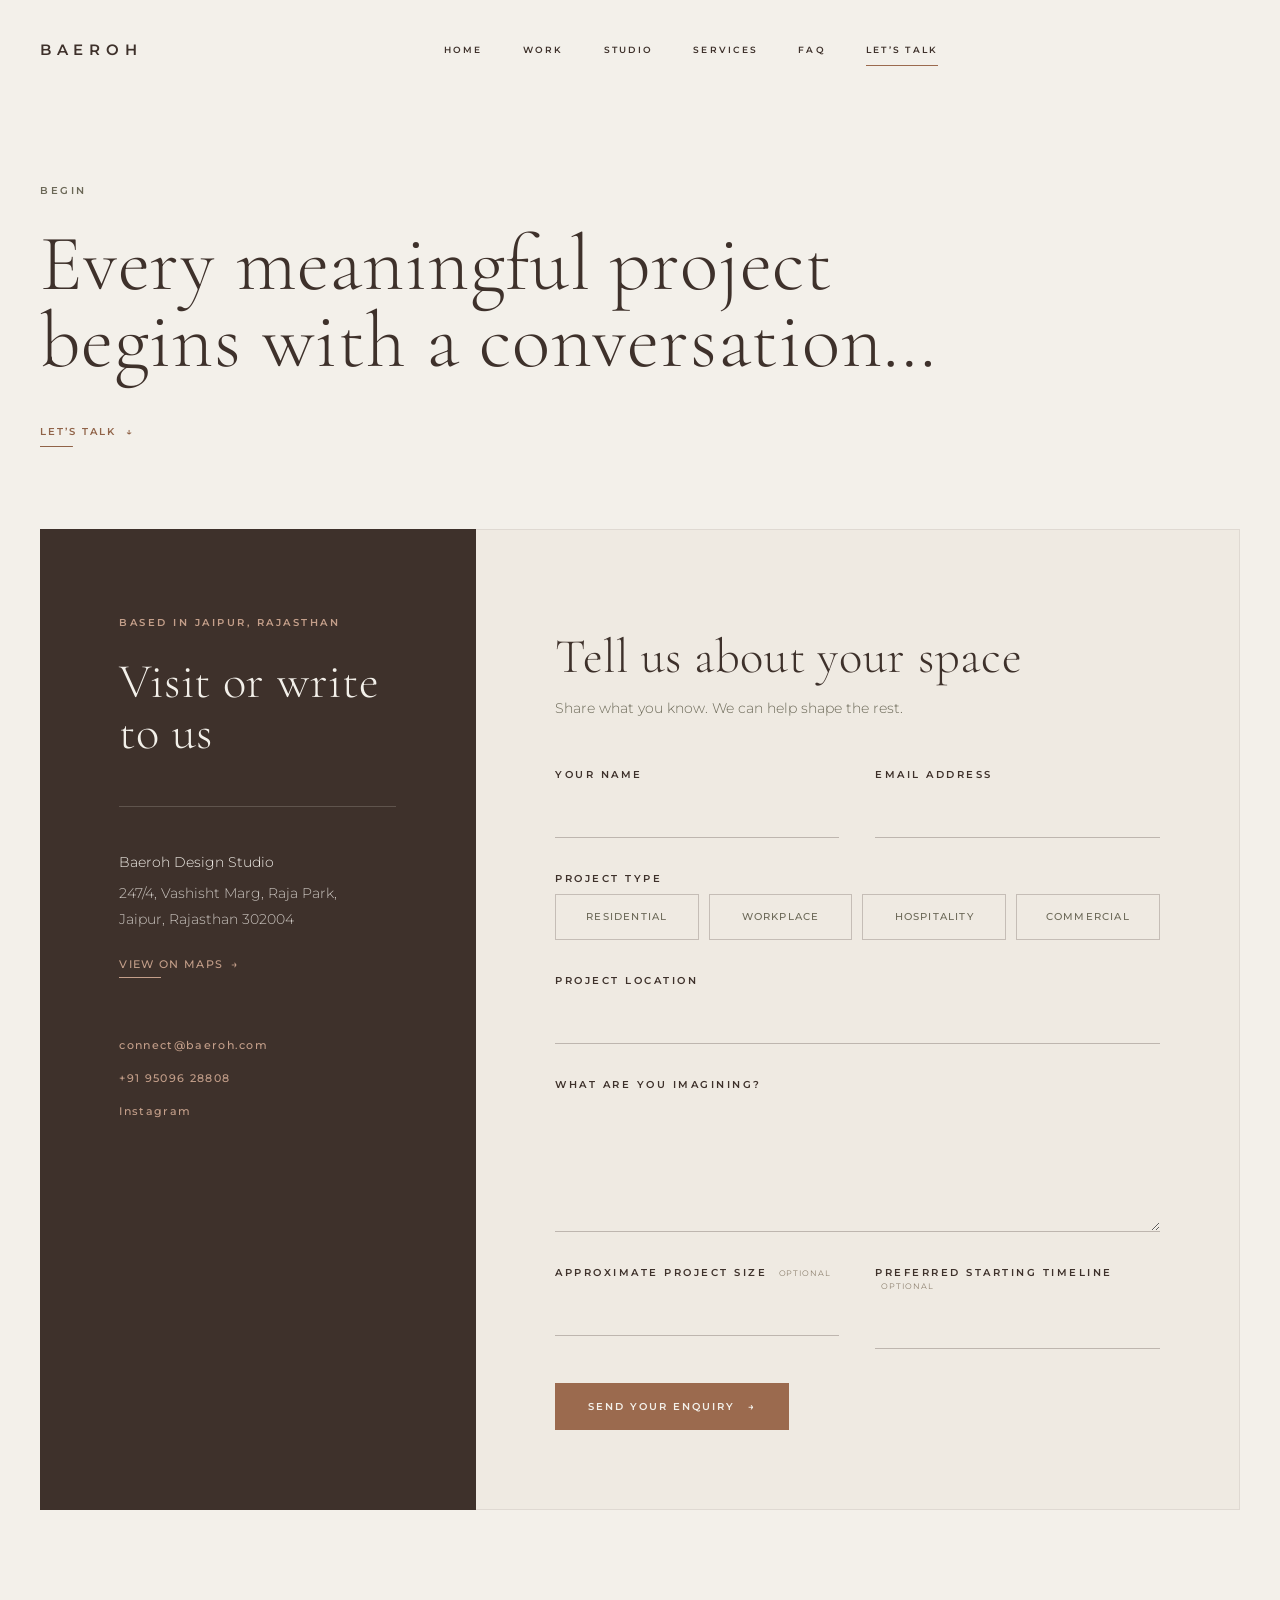
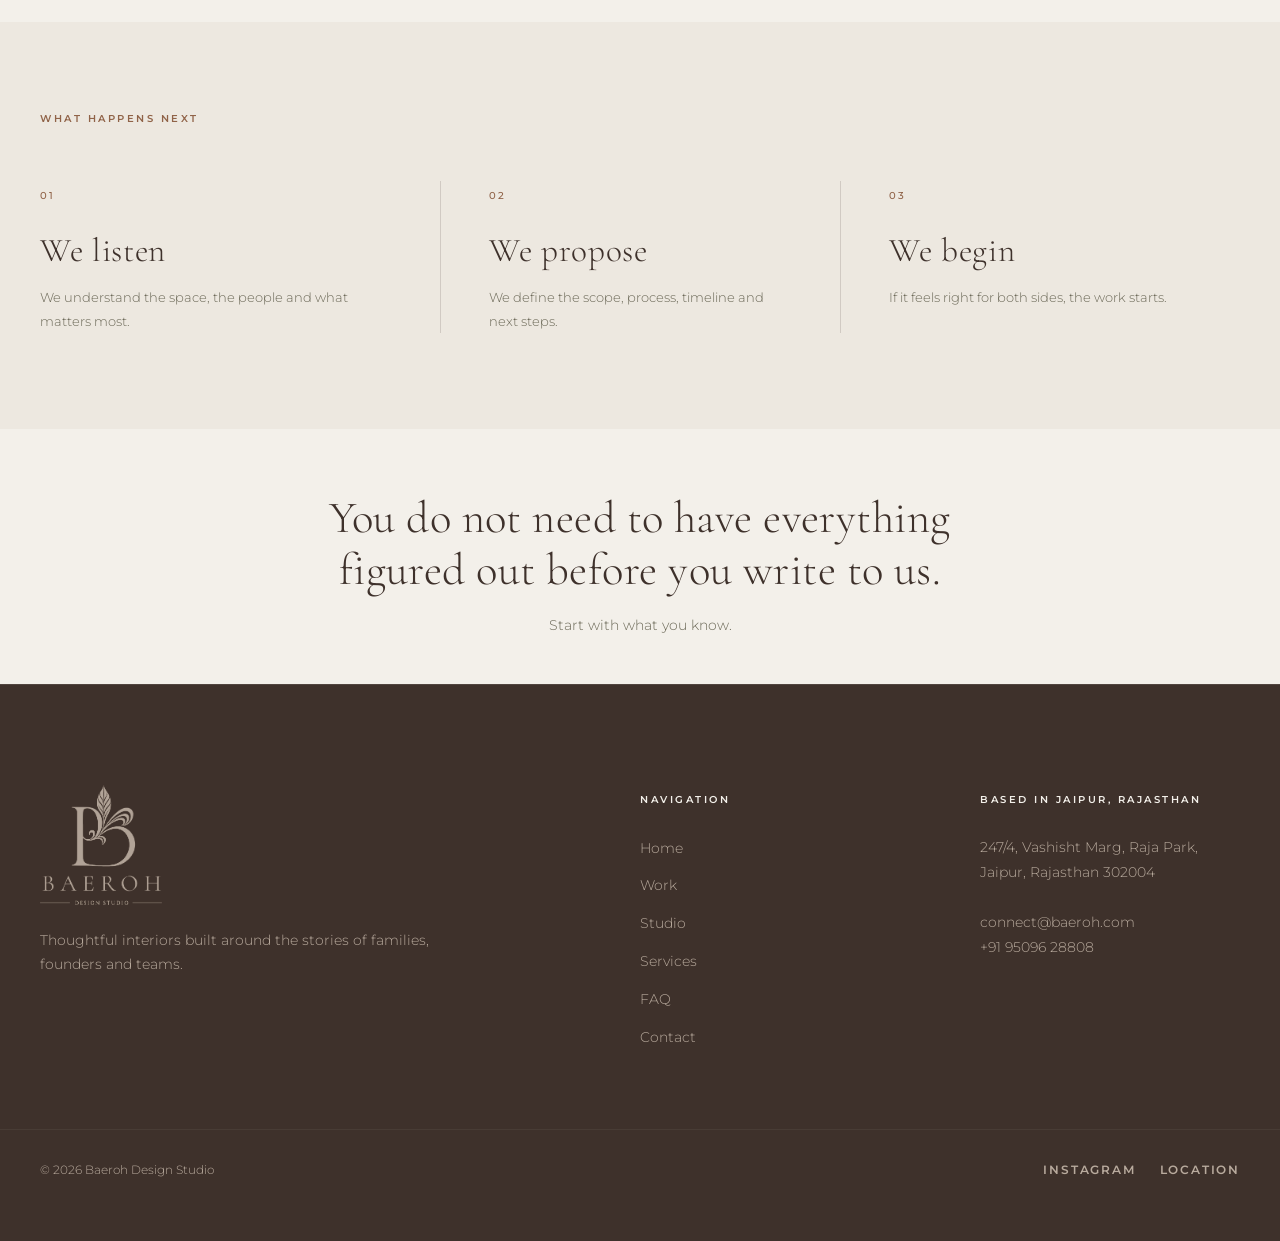
==== commit 690ae356: "Merge latest master into Round 4 updates" ====
--- a/contact.html
+++ b/contact.html
@@ -122,8 +122,8 @@
               <legend class="font-label">Project type</legend>
               <div class="contact-project-type__options">
                 <label>
-                  <input type="radio" name="project_type" value="Residence" required aria-invalid="false">
-                  <span>Residence</span>
+                  <input type="radio" name="project_type" value="Residential" required aria-invalid="false">
+                  <span>Residential</span>
                 </label>
                 <label>
                   <input type="radio" name="project_type" value="Workplace" required aria-invalid="false">
--- a/style.css
+++ b/style.css
@@ -616,7 +616,6 @@
   width: 100%;
   max-width: 800px;
   padding: 0 40px;
-  margin-bottom: 0;
   transform: translateX(-50%);
   opacity: 1;
 }
@@ -708,6 +707,47 @@
   transform: translateX(4px);
 }
 
+.slider-dots {
+  position: absolute;
+  bottom: 40px;
+  left: 50%;
+  transform: translateX(-50%);
+  z-index: 10;
+  display: none !important;
+  gap: 8px;
+}
+
+.slider-dot {
+  position: relative;
+  flex: 1 1 33.333%;
+  width: 40px;
+  height: 32px;
+  padding: 0;
+  border: 0;
+  background: transparent;
+  cursor: pointer;
+}
+
+.slider-dot::after {
+  content: '';
+  position: absolute;
+  top: 50%;
+  left: 0;
+  width: 100%;
+  height: 2px;
+  background: transparent;
+  transform: translateY(-50%);
+  transition: background-color 360ms ease-out;
+}
+
+.slider-dot.active::after {
+  background-color: var(--color-cinnamon-tint);
+}
+
+.slider-dot:focus-visible {
+  outline: 1px solid rgba(243, 240, 234, 0.8);
+  outline-offset: 1px;
+}
 /* Buttons */
 .btn-group {
   display: flex;
@@ -2741,9 +2781,10 @@
 
 .story-split__lead {
   margin-top: clamp(18px, 2.2vh, 26px);
-  font-family: var(--font-display);
-  font-size: clamp(27px, 2.4vw, 40px);
-  line-height: 1.2;
+  font-family: var(--font-body) !important;
+  font-style: normal !important;
+  font-size: clamp(22px, 2vw, 32px);
+  line-height: 1.3;
 }
 
 .story-split__lead--origin {
@@ -2759,7 +2800,7 @@
   visibility: hidden;
   transform: translateY(14px);
   list-style: none;
-  font-family: var(--font-body);
+  font-family: var(--font-body) !important;
   font-weight: 400;
   font-size: clamp(13px, 1vw, 15px);
   line-height: 1.55;
@@ -2812,7 +2853,8 @@
   opacity: 0;
   visibility: hidden;
   transform: translateY(14px);
-  font-family: var(--font-body);
+  font-family: var(--font-body) !important;
+  font-style: normal !important;
   font-weight: 400;
   font-size: clamp(13px, 1vw, 15px);
   line-height: 1.75;
@@ -2828,7 +2870,7 @@
 .story-panel:is(:hover, :focus-within) .story-split__details,
 .story-split[data-active="origin"] .story-panel--origin .story-split__details,
 .story-split[data-active="name"] .story-panel--name .story-split__details {
-  max-height: 440px;
+  max-height: 700px;
   margin-top: 20px;
   opacity: 1;
   visibility: visible;
@@ -2841,24 +2883,25 @@
 }
 
 .story-split__detail-lead {
-  font-family: inherit;
-  font-size: inherit;
-  line-height: inherit;
-}
-
-.story-split__detail-quote {
-  font-family: inherit !important;
+  font-family: var(--font-body) !important;
   font-style: normal !important;
   font-size: inherit;
   line-height: inherit;
 }
 
+.story-split__detail-quote {
+  font-family: var(--font-body) !important;
+  font-style: normal !important;
+  font-size: inherit;
+  line-height: inherit;
+}
+
 .story-split__detail-signoff {
   font-family: var(--font-body) !important;
   font-weight: 700 !important;
-  font-style: italic !important;
-  font-size: clamp(20px, 1.8vw, 26px) !important;
-  line-height: 1.2;
+  font-style: normal !important;
+  font-size: clamp(18px, 1.6vw, 24px) !important;
+  line-height: 1.3;
 }
 
 .story-panel--origin .story-split__details {
@@ -7973,3 +8016,45 @@
     transition-duration: 0.01ms !important;
   }
 }
+
+/* Standalone Statement Banner Below Both */
+.story-banner-standalone {
+  background-color: var(--color-ivory);
+  color: var(--color-charcoal);
+  padding: clamp(40px, 4.5vw, 60px) 24px;
+  text-align: center;
+  border-bottom: 1px solid rgba(62, 49, 43, 0.12);
+}
+
+.story-banner__kicker {
+  font-family: var(--font-body);
+  font-weight: 300;
+  font-size: clamp(14px, 1.2vw, 17px);
+  line-height: 1.5;
+  color: var(--color-olive);
+  margin-bottom: 16px;
+  max-width: 800px;
+  margin-left: auto;
+  margin-right: auto;
+}
+
+.story-banner__heading {
+  display: flex;
+  flex-direction: column;
+  align-items: center;
+  gap: 6px;
+  font-family: var(--font-display);
+  font-weight: 300;
+  font-size: clamp(28px, 3.8vw, 48px);
+  line-height: 1.1;
+  letter-spacing: 0.14em;
+  text-transform: uppercase;
+}
+
+.story-banner__q {
+  color: var(--color-charcoal);
+}
+
+.story-banner__a {
+  color: var(--color-cinnamon);
+}
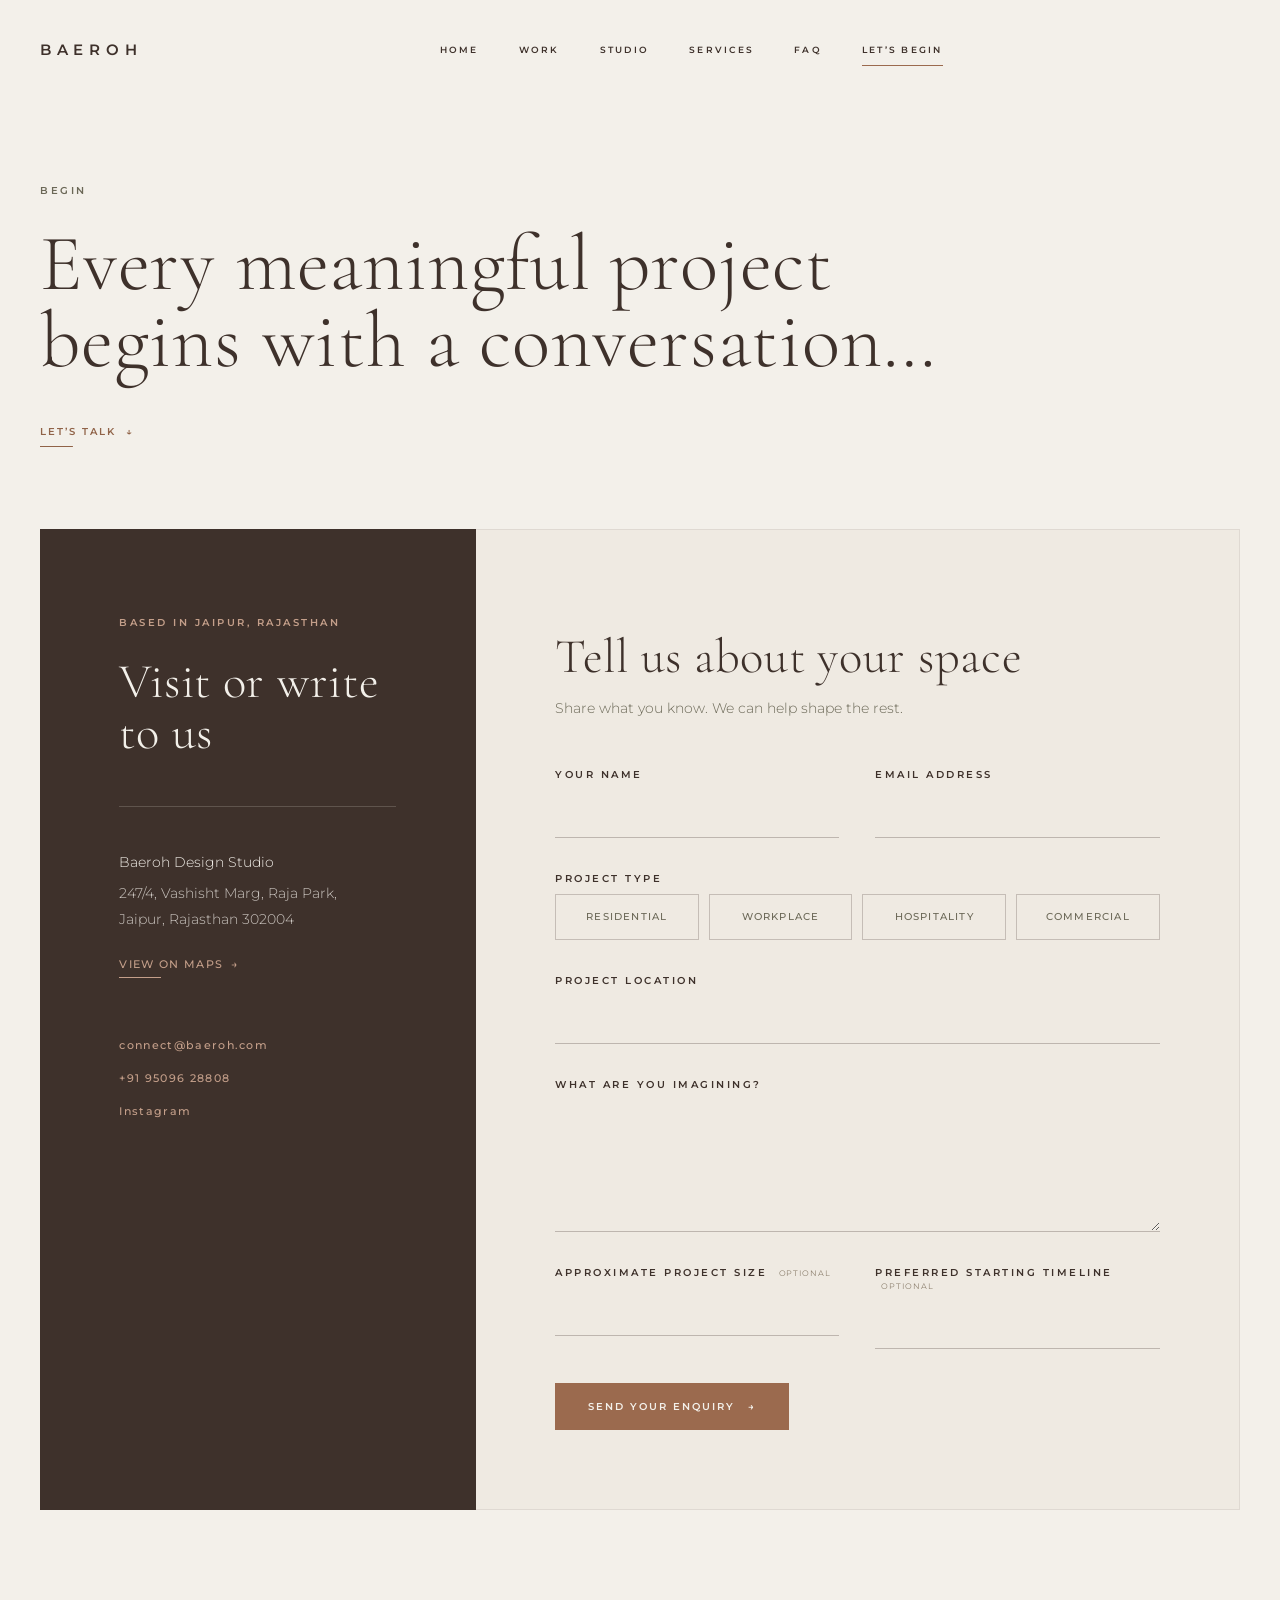
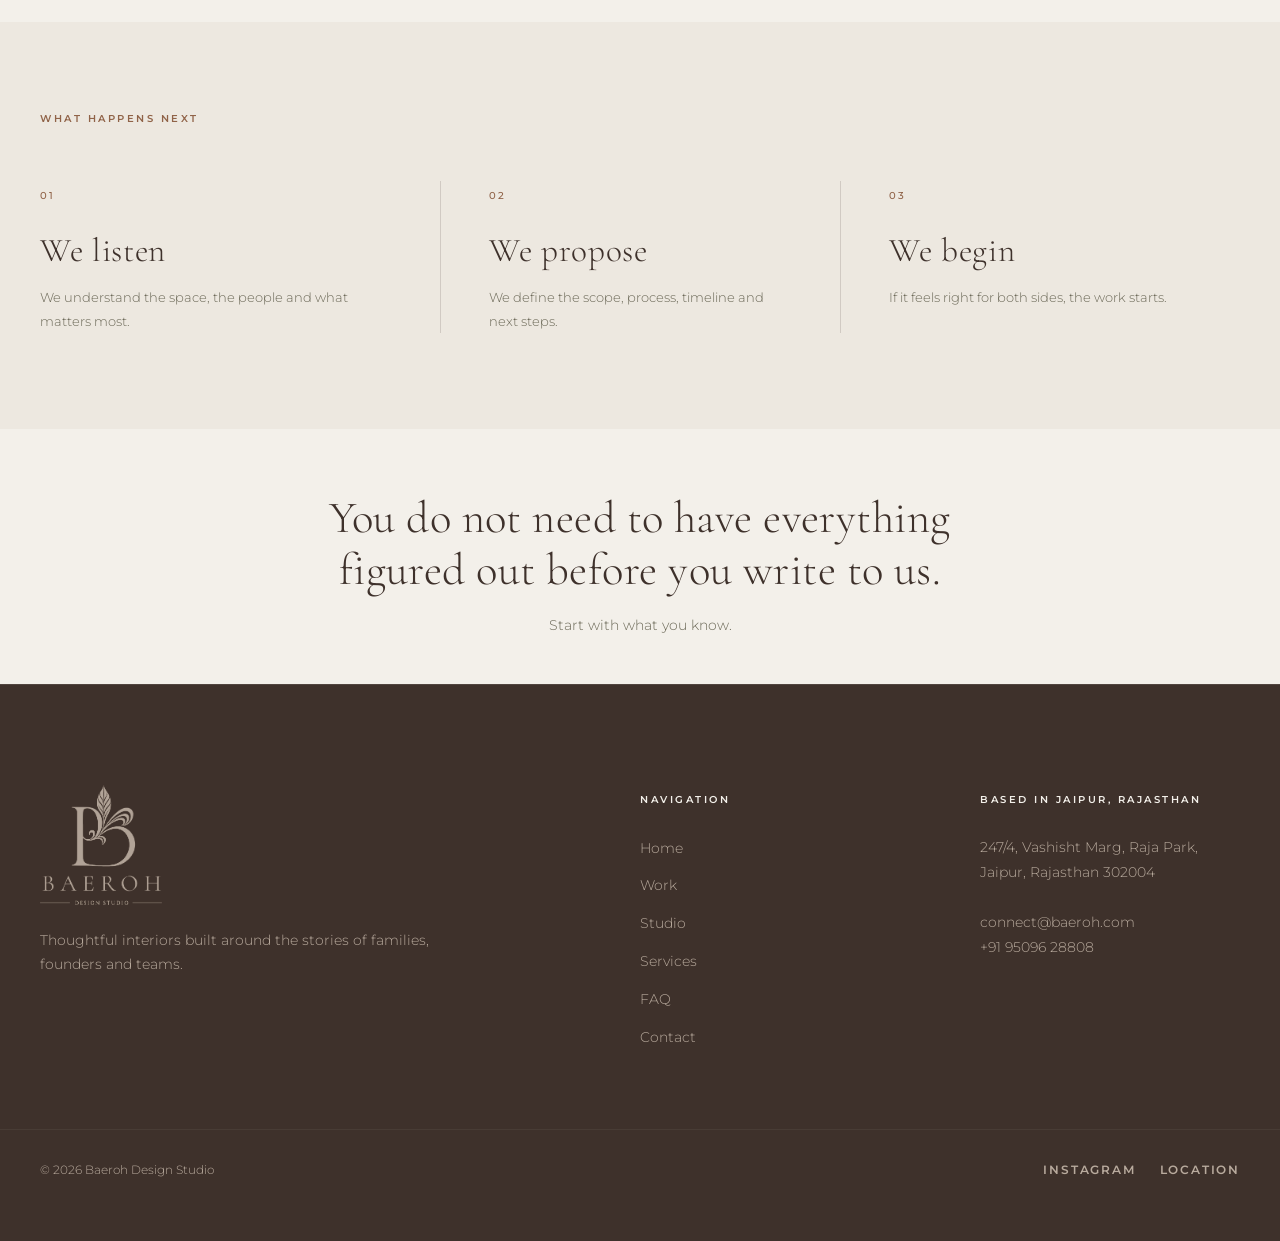
==== commit 093cdf73: "Update navigation bar link text from Let's Talk to Let's Begin" ====
--- a/contact.html
+++ b/contact.html
@@ -38,7 +38,7 @@
         <a href="studio.html">Studio</a>
         <a href="services.html">Services</a>
         <a href="faq.html" data-faq-trigger>FAQ</a>
-        <a href="contact.html" class="active">Let&rsquo;s Talk</a>
+        <a href="contact.html" class="active">Let&rsquo;s Begin</a>
       </nav>
       
       <div style="display: flex; align-items: center; gap: 30px;">
@@ -58,7 +58,7 @@
     <a href="studio.html">Studio</a>
     <a href="services.html">Services</a>
     <a href="faq.html" data-faq-trigger>FAQ</a>
-    <a href="contact.html">Let&rsquo;s Talk</a>
+    <a href="contact.html">Let&rsquo;s Begin</a>
   </div>
 
   <!-- Contact Hero -->
--- a/style.css
+++ b/style.css
@@ -6206,18 +6206,10 @@
 
 .home-philosophy-quote__inner {
   width: 100%;
-  max-width: 720px;
+  max-width: 660px;
   margin: 0 auto;
-  padding: clamp(26px, 2.6vw, 36px) 24px clamp(28px, 3vw, 40px);
+  padding: clamp(18px, 1.8vw, 24px) 24px;
   text-align: center;
-}
-
-.home-philosophy-quote__ornament {
-  display: block;
-  width: clamp(21px, 1.7vw, 26px);
-  height: auto;
-  margin: 0 auto clamp(12px, 1.3vw, 18px);
-  color: var(--color-cinnamon-deep);
 }
 
 .home-philosophy-quote p {
@@ -6330,13 +6322,8 @@
   .home-philosophy-quote__inner {
     max-width: 100%;
     margin: 0 auto;
-    padding: 26px 18px 30px;
+    padding: 18px;
     text-align: center;
-  }
-
-  .home-philosophy-quote__ornament {
-    width: 21px;
-    margin: 0 auto 13px;
   }
 
   .home-philosophy-quote p {
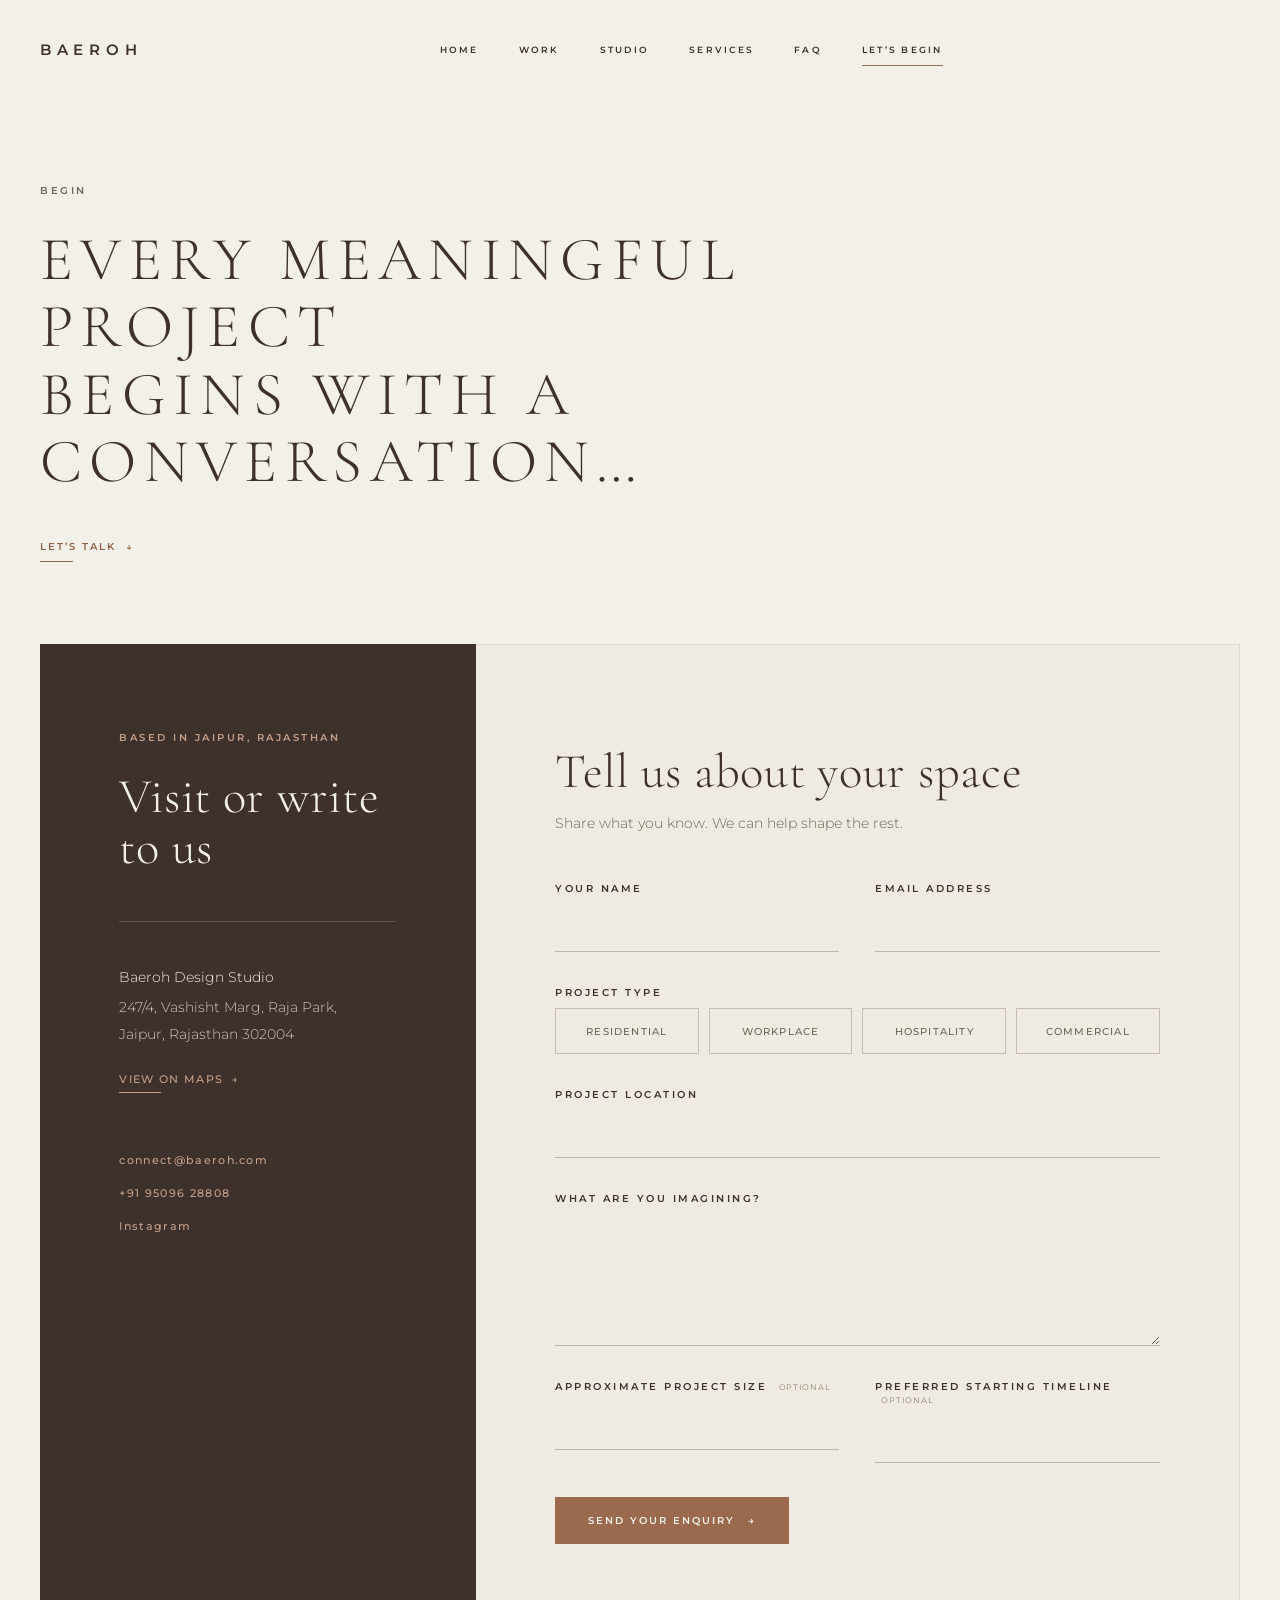
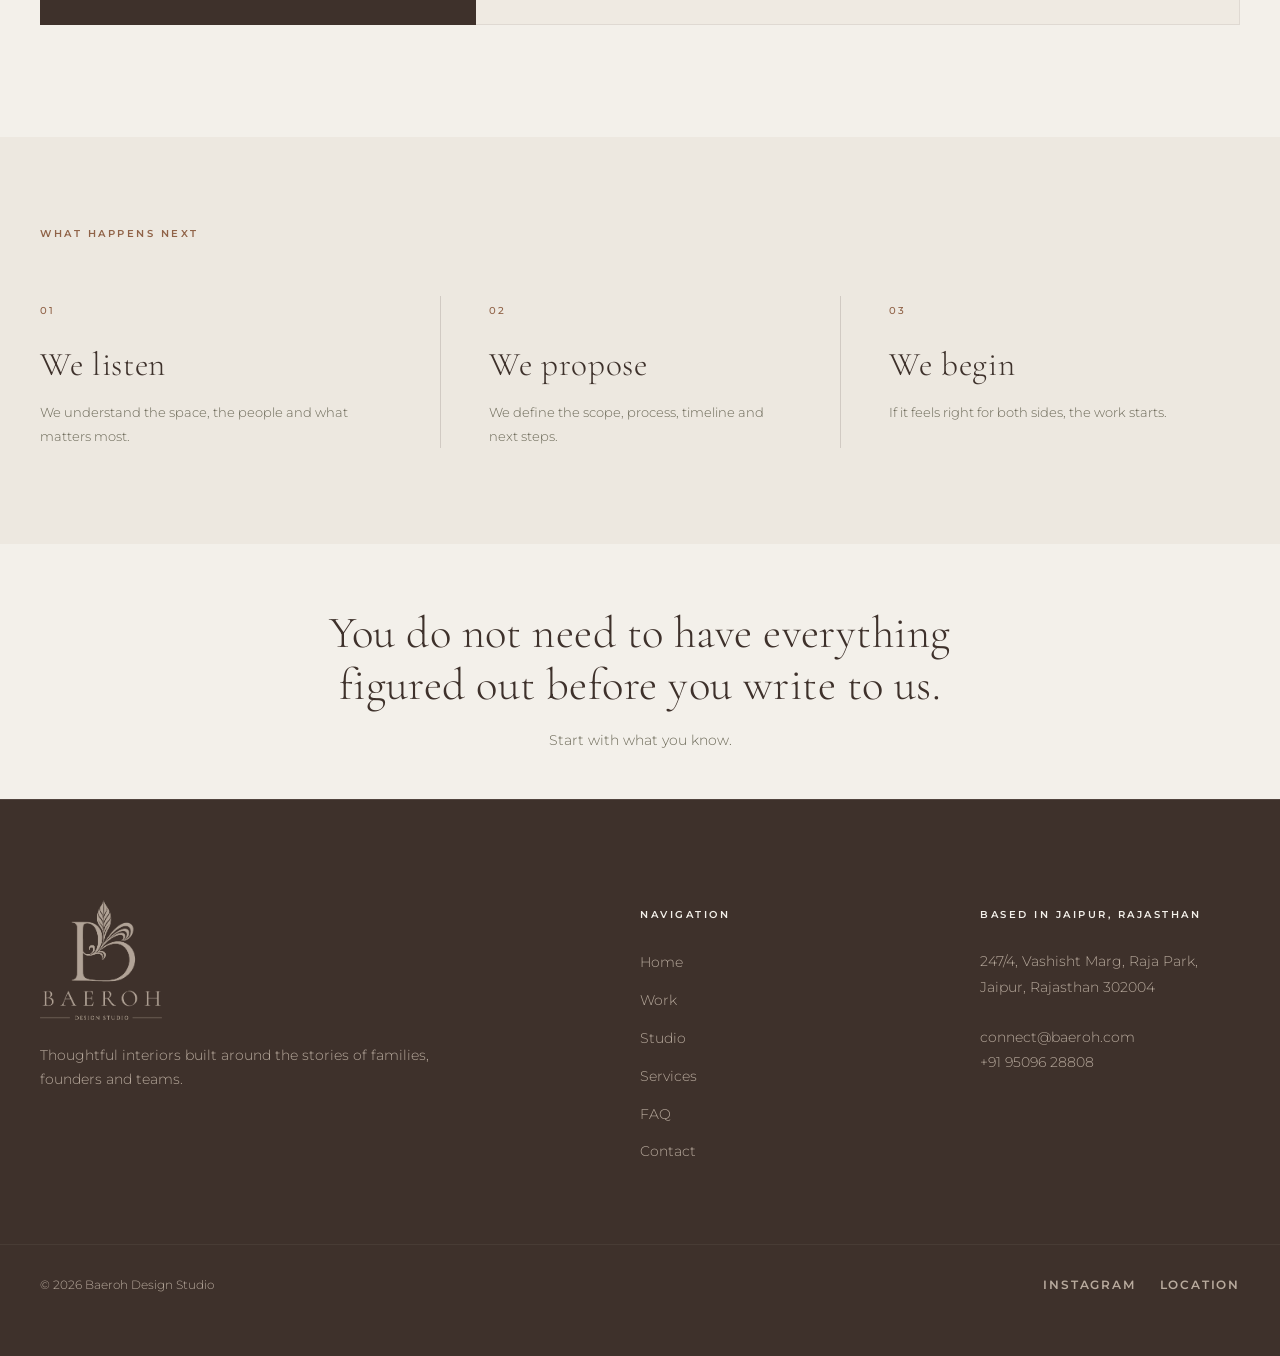
==== commit 53d1cc1c: "Refresh site content and homepage layout" ====
--- a/contact.html
+++ b/contact.html
@@ -65,7 +65,7 @@
   <section class="contact-hero fade-in-up">
     <div class="container contact-hero__inner">
       <span class="font-label">Begin</span>
-      <h1 class="contact-hero__title">
+      <h1 class="contact-hero__title page-primary-heading">
         <span>Every meaningful project</span>
         <span>begins with a conversation…</span>
       </h1>
--- a/style.css
+++ b/style.css
@@ -6048,14 +6048,14 @@
   position: relative;
   z-index: 2;
   width: 100%;
-  padding: 0;
+  padding: clamp(36px, 3vw, 56px) 0 0;
   overflow: visible;
   background: var(--color-ivory);
 }
 
 .where-we-help-banner-wrapper {
-  display: grid;
-  grid-template-columns: minmax(300px, 28%) minmax(0, 1fr);
+  position: relative;
+  display: block;
   width: 100%;
   height: clamp(480px, 38vw, 560px);
   overflow: visible;
@@ -6063,15 +6063,25 @@
 }
 
 .where-we-help-statue-container {
-  position: relative;
+  position: absolute;
+  top: 0;
+  bottom: 0;
+  left: 0;
   z-index: 2;
   display: flex;
   align-items: stretch;
   justify-content: flex-start;
+  width: 28%;
   min-width: 0;
   height: 100%;
   overflow: visible;
   pointer-events: none;
+}
+
+.where-we-help-statue-container--right {
+  right: 0;
+  left: auto;
+  justify-content: flex-end;
 }
 
 .where-we-help-statue-img {
@@ -6081,23 +6091,31 @@
   display: block;
   width: auto;
   max-width: none;
-  height: calc(100% + clamp(76px, 6vw, 100px));
+  height: calc(100% + clamp(16px, 1.5vw, 24px));
   object-fit: contain;
   object-position: left top;
   filter: drop-shadow(0 12px 24px rgba(46, 38, 35, 0.12));
   transform: translateY(-50%);
 }
 
+.where-we-help-statue-img--right {
+  right: 0;
+  left: auto;
+  transform: translateY(-50%) scaleX(-1);
+}
+
 .where-we-help-banner-content {
   display: flex;
   flex-direction: column;
   justify-content: center;
+  box-sizing: border-box;
   min-width: 0;
+  height: 100%;
   padding:
     clamp(36px, 3.25vw, 48px)
     clamp(42px, 5vw, 90px)
     clamp(34px, 3vw, 46px)
-    clamp(36px, 4vw, 70px);
+    clamp(42px, 5vw, 90px);
 }
 
 .where-we-help-header {
@@ -6122,53 +6140,89 @@
   position: relative;
   display: grid;
   grid-template-columns: repeat(2, minmax(0, 1fr));
-  grid-template-rows: repeat(2, minmax(102px, 1fr));
+  grid-template-rows: repeat(2, minmax(132px, 1fr));
   width: 100%;
-  max-width: 1020px;
+  max-width: min(1020px, calc(100% - clamp(540px, 42vw, 660px)));
   margin: 0 auto;
 }
 
-.where-we-help-services-grid::before,
-.where-we-help-services-grid::after {
+.where-we-help-services-grid::before {
   position: absolute;
   z-index: 0;
-  content: '';
-  background: rgba(62, 49, 43, 0.24);
-  pointer-events: none;
-}
-
-.where-we-help-services-grid::before {
   top: 0;
   bottom: 0;
   left: 50%;
   width: 1px;
-}
-
-.where-we-help-services-grid::after {
-  top: 50%;
-  right: 0;
-  left: 0;
-  height: 1px;
+  content: '';
+  background: linear-gradient(
+    to bottom,
+    transparent 4%,
+    rgba(155, 106, 78, 0.3) 4%,
+    rgba(155, 106, 78, 0.3) 43%,
+    transparent 43%,
+    transparent 57%,
+    rgba(155, 106, 78, 0.3) 57%,
+    rgba(155, 106, 78, 0.3) 96%,
+    transparent 96%
+  );
+  pointer-events: none;
+  transform: translateX(-50%);
 }
 
 .where-we-help-service-item {
   position: relative;
   z-index: 1;
-  display: grid;
-  grid-template-columns: 28px minmax(0, 1fr);
-  column-gap: 16px;
-  align-content: center;
+  display: flex;
+  flex-direction: column;
+  align-items: center;
+  justify-content: center;
   min-width: 0;
-  min-height: 102px;
-  padding: clamp(18px, 1.5vw, 24px) clamp(16px, 1.5vw, 24px);
+  min-height: 132px;
+  padding: clamp(22px, 2vw, 30px) clamp(18px, 2vw, 30px);
+  text-align: center;
+}
+
+.where-we-help-service-item:nth-child(n + 3)::before {
+  position: absolute;
+  top: 0;
+  left: 50%;
+  width: clamp(44px, 4vw, 64px);
+  height: 1px;
+  content: '';
+  background: rgba(155, 106, 78, 0.3);
+  transform: translateX(-50%);
 }
 
 .where-we-help-service-icon {
-  width: 22px;
-  height: 22px;
-  margin-top: 2px;
+  width: clamp(27px, 2vw, 32px);
+  height: clamp(27px, 2vw, 32px);
+  margin: 0 0 18px;
   color: var(--color-cinnamon-deep);
   flex-shrink: 0;
+  transform-origin: center;
+  transition: transform 220ms ease-out;
+}
+
+.where-we-help-service-item:hover .where-we-help-service-icon {
+  animation: whereHelpIconHover 420ms cubic-bezier(0.16, 1, 0.3, 1) both;
+}
+
+@keyframes whereHelpIconHover {
+  0% {
+    transform: translateY(0) scale(1) rotate(0);
+  }
+
+  38% {
+    transform: translateY(-2px) scale(1.13) rotate(-3deg);
+  }
+
+  68% {
+    transform: translateY(-2px) scale(1.1) rotate(2deg);
+  }
+
+  100% {
+    transform: translateY(-2px) scale(1.1) rotate(0);
+  }
 }
 
 .where-we-help-service-copy {
@@ -6188,6 +6242,7 @@
 
 .where-we-help-service-desc {
   margin: 9px 0 0;
+  max-width: 310px;
   color: #4A3E38;
   font-family: var(--font-body);
   font-size: clamp(12px, 1vw, 14px);
@@ -6213,6 +6268,10 @@
 }
 
 .home-philosophy-quote p {
+  display: flex;
+  min-height: 4.64em;
+  flex-direction: column;
+  justify-content: center;
   max-width: 680px;
   margin: 0 auto;
   color: var(--color-charcoal);
@@ -6235,11 +6294,15 @@
 
 @media (max-width: 1100px) {
   .where-we-help-banner-wrapper {
-    grid-template-columns: minmax(240px, 30%) minmax(0, 1fr);
-    height: 480px;
+    height: auto;
+  }
+
+  .where-we-help-statue-container {
+    display: none;
   }
 
   .where-we-help-banner-content {
+    height: auto;
     padding: 36px 30px;
   }
 
@@ -6253,6 +6316,10 @@
 
   .where-we-help-title {
     font-size: clamp(34px, 4vw, 44px);
+  }
+
+  .where-we-help-services-grid {
+    max-width: 900px;
   }
 
   .where-we-help-service-item {
@@ -6291,15 +6358,14 @@
   }
 
   .where-we-help-services-grid::before,
-  .where-we-help-services-grid::after {
+  .where-we-help-service-item:nth-child(n + 3)::before {
     display: none;
   }
 
   .where-we-help-service-item {
-    grid-template-columns: 28px minmax(0, 340px);
-    justify-content: center;
+    display: flex;
     min-height: 0;
-    padding: 19px 6px;
+    padding: 28px 6px;
     border-bottom: 1px solid rgba(62, 49, 43, 0.22);
   }
 
@@ -6327,6 +6393,7 @@
   }
 
   .home-philosophy-quote p {
+    min-height: 4.88em;
     margin: 0 auto;
     font-size: clamp(18px, 4.8vw, 21px);
     line-height: 1.22;
@@ -8045,3 +8112,27 @@
 .story-banner__a {
   color: var(--color-cinnamon);
 }
+
+/* Shared primary heading treatment for interior pages */
+.page-primary-heading,
+.page-studio h1.page-primary-heading,
+.page-contact h1.page-primary-heading {
+  color: var(--color-charcoal);
+  font-family: var(--font-display);
+  font-size: clamp(40px, 4.8vw, 68px);
+  font-style: normal;
+  font-weight: 300;
+  line-height: 1.1;
+  letter-spacing: 0.12em;
+  text-transform: uppercase;
+}
+
+@media (max-width: 768px) {
+  .page-primary-heading,
+  .page-studio h1.page-primary-heading,
+  .page-contact h1.page-primary-heading {
+    font-size: clamp(28px, 8vw, 48px);
+    line-height: 1.1;
+    letter-spacing: 0.1em;
+  }
+}
